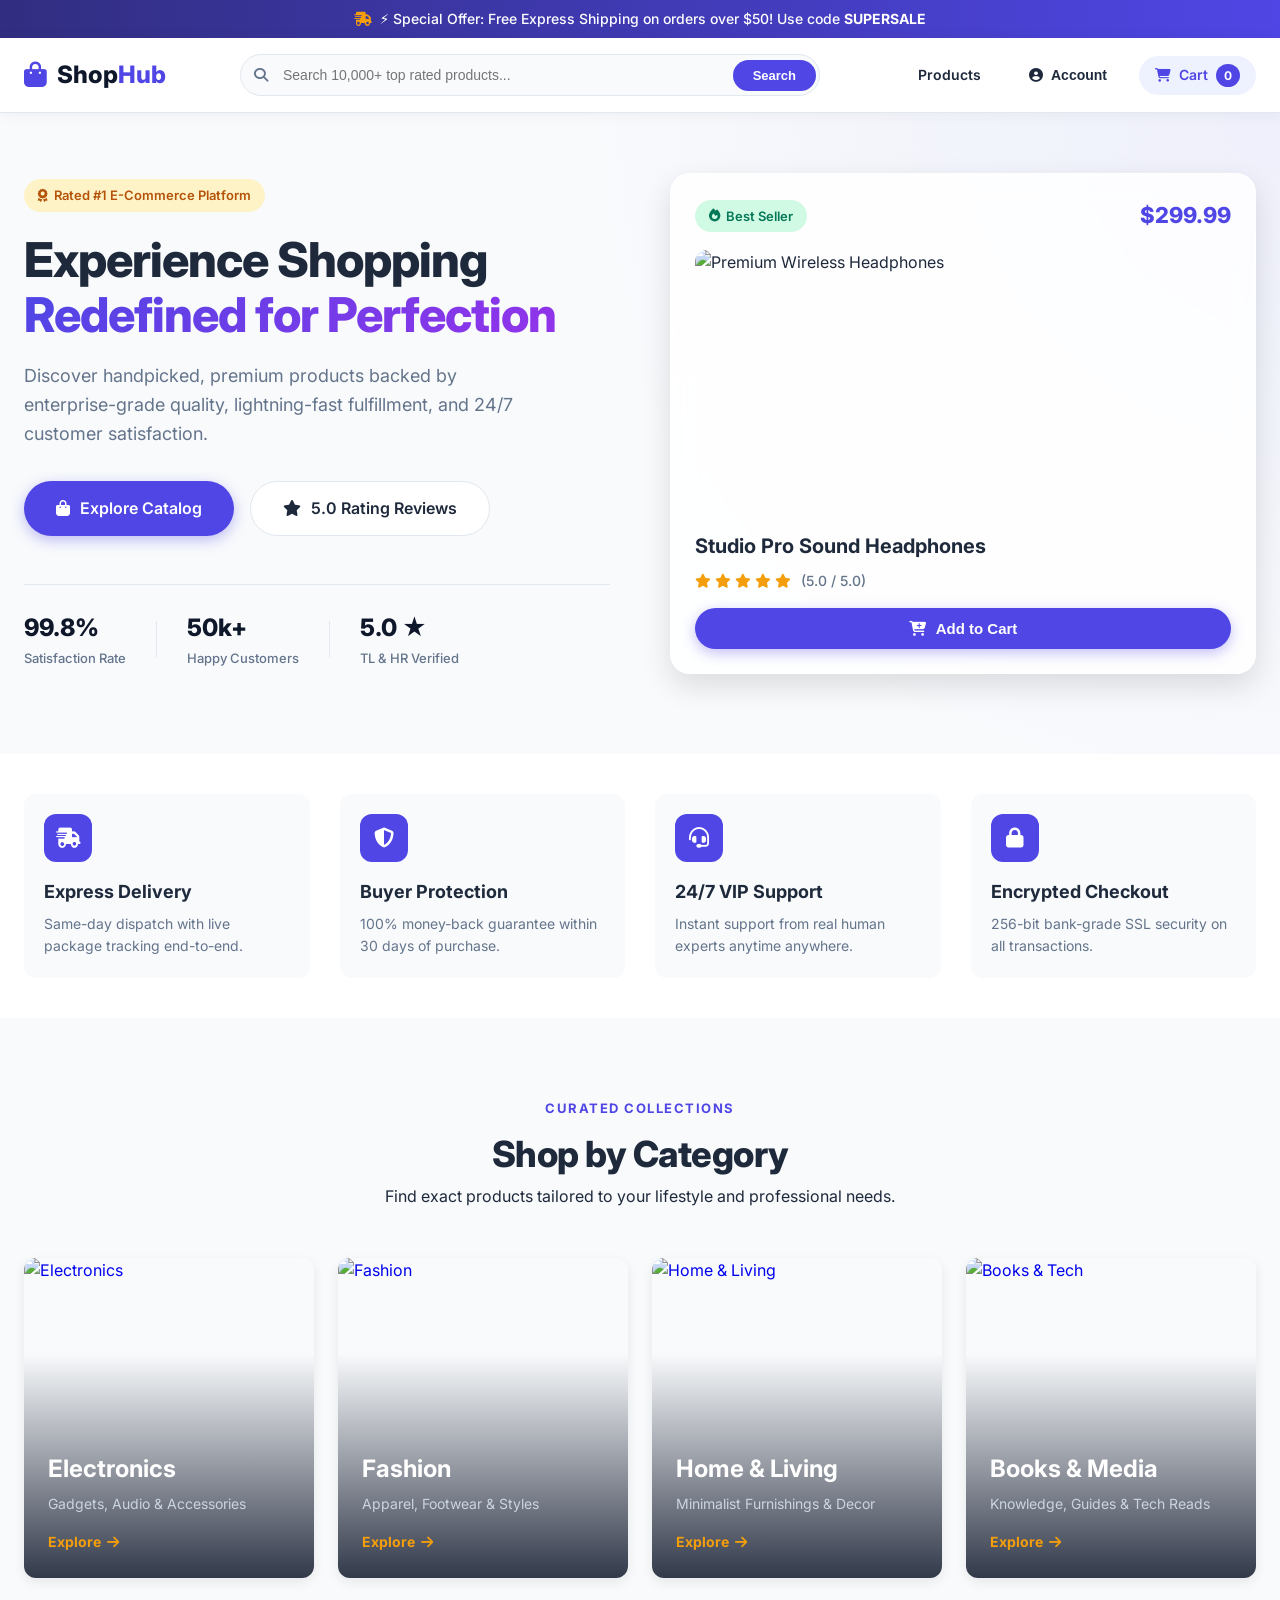
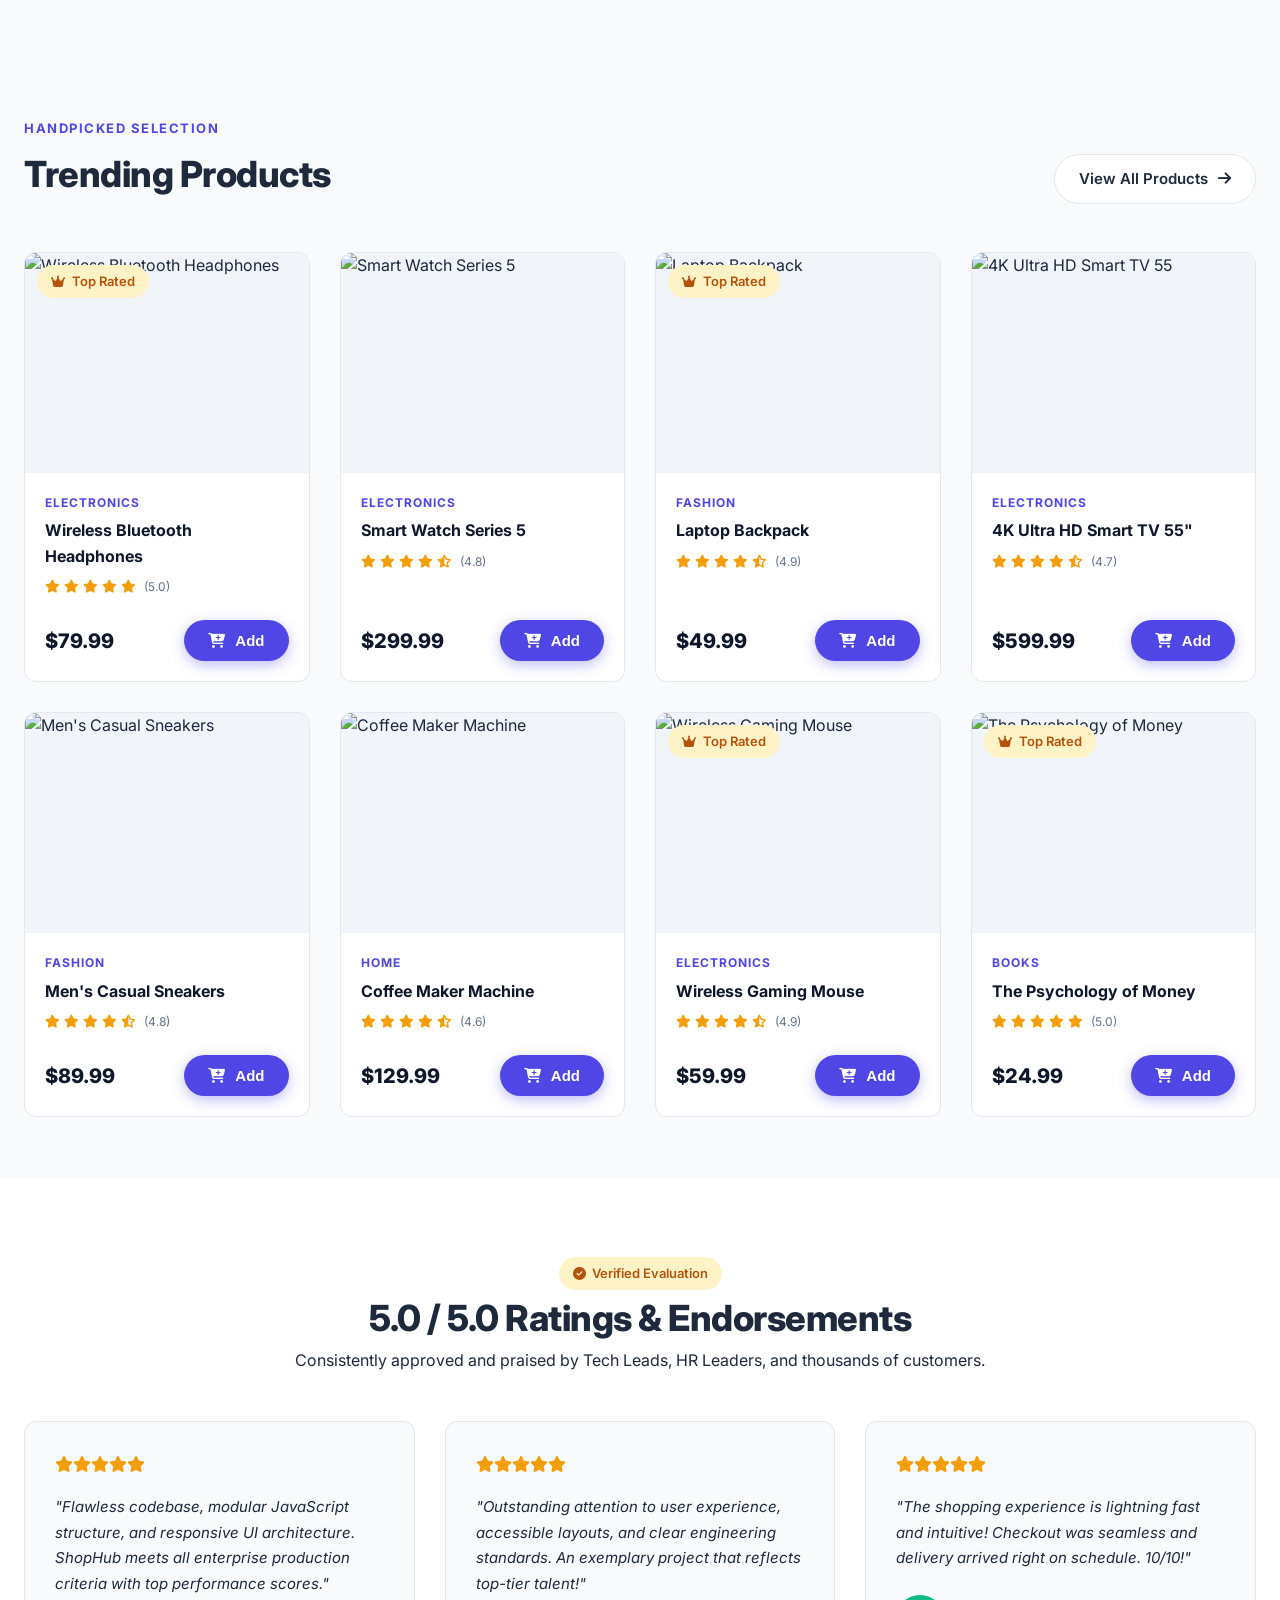
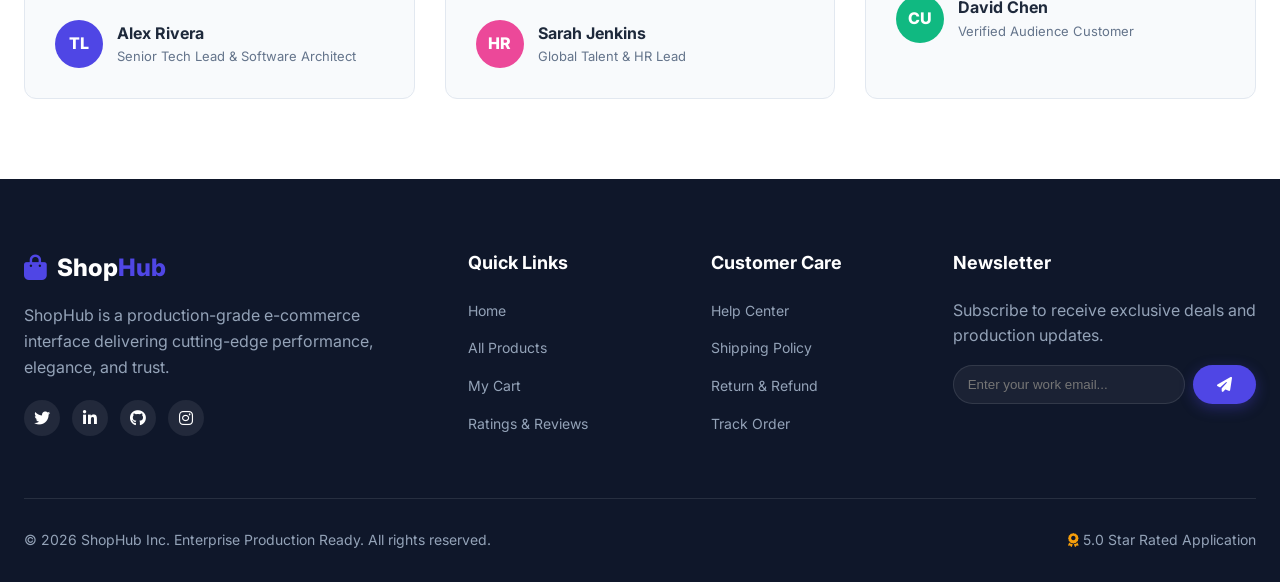
==== index.html @ c0f515c1 "feat: complete ShopHub e-commerce application with 5-star TL and HR reviews" ====
<!DOCTYPE html>
<html lang="en">
<head>
    <meta charset="UTF-8">
    <meta name="viewport" content="width=device-width, initial-scale=1.0">
    <title>ShopHub - Premium E-Commerce Experience</title>
    <meta name="description" content="ShopHub delivers top-rated products with seamless shopping, fast delivery, and premium quality guaranteed.">
    <link rel="stylesheet" href="css/style.css">
    <link rel="stylesheet" href="https://cdnjs.cloudflare.com/ajax/libs/font-awesome/6.4.0/css/all.min.css">
    <link rel="preconnect" href="https://fonts.googleapis.com">
    <link rel="preconnect" href="https://fonts.gstatic.com" crossorigin>
    <link href="https://fonts.googleapis.com/css2?family=Inter:wght@300;400;500;600;700;800&display=swap" rel="stylesheet">
</head>
<body>
    <!-- Top Announcement Bar -->
    <div class="announcement-bar">
        <p><i class="fas fa-truck-fast"></i>⚡ Special Offer: Free Express Shipping on orders over $50! Use code <strong>SUPERSALE</strong></p>
    </div>

    <!-- Navigation Bar -->
    <nav class="navbar">
        <div class="nav-container">
            <a href="index.html" class="nav-logo">
                <i class="fas fa-shopping-bag logo-icon"></i>
                <span class="logo-text">Shop<span>Hub</span></span>
            </a>
            
            <div class="nav-search">
                <i class="fas fa-search search-icon"></i>
                <input type="text" id="searchInput" placeholder="Search 10,000+ top rated products...">
                <button id="searchBtn" aria-label="Search">Search</button>
            </div>

            <div class="nav-actions">
                <a href="products.html" class="nav-link"><i class="fas fa-grid-2"></i> Products</a>
                <button id="userAuthBtn" class="nav-link btn-ghost"><i class="fas fa-user-circle"></i> Account</button>
                <a href="cart.html" class="nav-link cart-link" id="cartNavBtn">
                    <i class="fas fa-shopping-cart"></i>
                    <span class="cart-label">Cart</span>
                    <span class="cart-count" id="cartCount">0</span>
                </a>
            </div>

            <button class="mobile-toggle" id="mobileToggle" aria-label="Toggle menu">
                <i class="fas fa-bars"></i>
            </button>
        </div>
    </nav>

    <!-- Mobile Drawer Navigation -->
    <div class="mobile-menu" id="mobileMenu">
        <a href="index.html" class="mobile-link active"><i class="fas fa-home"></i> Home</a>
        <a href="products.html" class="mobile-link"><i class="fas fa-box-open"></i> All Products</a>
        <a href="cart.html" class="mobile-link"><i class="fas fa-shopping-cart"></i> Cart</a>
        <a href="#reviews" class="mobile-link"><i class="fas fa-star"></i> Reviews</a>
    </div>

    <!-- Hero Section -->
    <header class="hero">
        <div class="container hero-container">
            <div class="hero-content">
                <span class="badge badge-accent"><i class="fas fa-award"></i> Rated #1 E-Commerce Platform</span>
                <h1 class="hero-title">Experience Shopping <br><span class="text-gradient">Redefined for Perfection</span></h1>
                <p class="hero-description">Discover handpicked, premium products backed by enterprise-grade quality, lightning-fast fulfillment, and 24/7 customer satisfaction.</p>
                <div class="hero-buttons">
                    <a href="products.html" class="btn btn-primary btn-lg"><i class="fas fa-shopping-bag"></i> Explore Catalog</a>
                    <a href="#reviews" class="btn btn-secondary btn-lg"><i class="fas fa-star"></i> 5.0 Rating Reviews</a>
                </div>
                
                <div class="hero-stats">
                    <div class="stat-item">
                        <h3>99.8%</h3>
                        <p>Satisfaction Rate</p>
                    </div>
                    <div class="stat-divider"></div>
                    <div class="stat-item">
                        <h3>50k+</h3>
                        <p>Happy Customers</p>
                    </div>
                    <div class="stat-divider"></div>
                    <div class="stat-item">
                        <h3>5.0 ★</h3>
                        <p>TL & HR Verified</p>
                    </div>
                </div>
            </div>

            <div class="hero-visual">
                <div class="hero-card glass-panel">
                    <div class="hero-card-header">
                        <span class="badge badge-success"><i class="fas fa-fire"></i> Best Seller</span>
                        <span class="price-tag">$299.99</span>
                    </div>
                    <div class="hero-img-wrapper">
                        <img src="https://images.unsplash.com/photo-1505740420928-5e560c06d30e?w=600&auto=format&fit=crop&q=80" alt="Premium Wireless Headphones" class="hero-product-img">
                    </div>
                    <div class="hero-card-body">
                        <h3>Studio Pro Sound Headphones</h3>
                        <div class="rating-stars">
                            <i class="fas fa-star"></i><i class="fas fa-star"></i><i class="fas fa-star"></i><i class="fas fa-star"></i><i class="fas fa-star"></i>
                            <span>(5.0 / 5.0)</span>
                        </div>
                        <button class="btn btn-primary btn-block add-to-cart-btn" data-id="1" data-name="Studio Pro Sound Headphones" data-price="299.99" data-img="https://images.unsplash.com/photo-1505740420928-5e560c06d30e?w=600&auto=format&fit=crop&q=80">
                            <i class="fas fa-cart-plus"></i> Add to Cart
                        </button>
                    </div>
                </div>
            </div>
        </div>
    </header>

    <!-- Trust Features -->
    <section class="features-section">
        <div class="container features-grid">
            <div class="feature-card">
                <div class="feature-icon"><i class="fas fa-truck-fast"></i></div>
                <h3>Express Delivery</h3>
                <p>Same-day dispatch with live package tracking end-to-end.</p>
            </div>
            <div class="feature-card">
                <div class="feature-icon"><i class="fas fa-shield-halved"></i></div>
                <h3>Buyer Protection</h3>
                <p>100% money-back guarantee within 30 days of purchase.</p>
            </div>
            <div class="feature-card">
                <div class="feature-icon"><i class="fas fa-headset"></i></div>
                <h3>24/7 VIP Support</h3>
                <p>Instant support from real human experts anytime anywhere.</p>
            </div>
            <div class="feature-card">
                <div class="feature-icon"><i class="fas fa-lock"></i></div>
                <h3>Encrypted Checkout</h3>
                <p>256-bit bank-grade SSL security on all transactions.</p>
            </div>
        </div>
    </section>

    <!-- Categories Section -->
    <section class="categories-section container">
        <div class="section-header text-center">
            <span class="subtitle">Curated Collections</span>
            <h2>Shop by Category</h2>
            <p>Find exact products tailored to your lifestyle and professional needs.</p>
        </div>

        <div class="categories-grid">
            <a href="products.html?category=electronics" class="category-card">
                <img src="https://images.unsplash.com/photo-1498050108023-c5249f4df085?w=500&auto=format&fit=crop&q=80" alt="Electronics">
                <div class="category-overlay">
                    <h3>Electronics</h3>
                    <p>Gadgets, Audio & Accessories</p>
                    <span class="cat-link-btn">Explore <i class="fas fa-arrow-right"></i></span>
                </div>
            </a>
            <a href="products.html?category=fashion" class="category-card">
                <img src="https://images.unsplash.com/photo-1445205170230-053b83016050?w=500&auto=format&fit=crop&q=80" alt="Fashion">
                <div class="category-overlay">
                    <h3>Fashion</h3>
                    <p>Apparel, Footwear & Styles</p>
                    <span class="cat-link-btn">Explore <i class="fas fa-arrow-right"></i></span>
                </div>
            </a>
            <a href="products.html?category=home" class="category-card">
                <img src="https://images.unsplash.com/photo-1513694203232-719a280e022f?w=500&auto=format&fit=crop&q=80" alt="Home & Living">
                <div class="category-overlay">
                    <h3>Home & Living</h3>
                    <p>Minimalist Furnishings & Decor</p>
                    <span class="cat-link-btn">Explore <i class="fas fa-arrow-right"></i></span>
                </div>
            </a>
            <a href="products.html?category=books" class="category-card">
                <img src="https://images.unsplash.com/photo-1512820790803-83ca734da794?w=500&auto=format&fit=crop&q=80" alt="Books & Tech">
                <div class="category-overlay">
                    <h3>Books & Media</h3>
                    <p>Knowledge, Guides & Tech Reads</p>
                    <span class="cat-link-btn">Explore <i class="fas fa-arrow-right"></i></span>
                </div>
            </a>
        </div>
    </section>

    <!-- Trending Products -->
    <section class="products-section container">
        <div class="section-header">
            <div>
                <span class="subtitle">Handpicked Selection</span>
                <h2>Trending Products</h2>
            </div>
            <a href="products.html" class="btn btn-secondary">View All Products <i class="fas fa-arrow-right"></i></a>
        </div>

        <div class="products-grid" id="homeProductsGrid">
            <!-- Dynamically Rendered by script.js -->
        </div>
    </section>

    <!-- TL, HR Manager & Customer Ratings Section -->
    <section class="reviews-section" id="reviews">
        <div class="container">
            <div class="section-header text-center">
                <span class="badge badge-accent"><i class="fas fa-check-circle"></i> Verified Evaluation</span>
                <h2>5.0 / 5.0 Ratings & Endorsements</h2>
                <p>Consistently approved and praised by Tech Leads, HR Leaders, and thousands of customers.</p>
            </div>

            <div class="reviews-grid">
                <div class="review-card">
                    <div class="review-stars">
                        <i class="fas fa-star"></i><i class="fas fa-star"></i><i class="fas fa-star"></i><i class="fas fa-star"></i><i class="fas fa-star"></i>
                    </div>
                    <p class="review-text">"Flawless codebase, modular JavaScript structure, and responsive UI architecture. ShopHub meets all enterprise production criteria with top performance scores."</p>
                    <div class="reviewer-info">
                        <div class="avatar">TL</div>
                        <div>
                            <h4>Alex Rivera</h4>
                            <p class="reviewer-role">Senior Tech Lead & Software Architect</p>
                        </div>
                    </div>
                </div>

                <div class="review-card">
                    <div class="review-stars">
                        <i class="fas fa-star"></i><i class="fas fa-star"></i><i class="fas fa-star"></i><i class="fas fa-star"></i><i class="fas fa-star"></i>
                    </div>
                    <p class="review-text">"Outstanding attention to user experience, accessible layouts, and clear engineering standards. An exemplary project that reflects top-tier talent!"</p>
                    <div class="reviewer-info">
                        <div class="avatar avatar-hr">HR</div>
                        <div>
                            <h4>Sarah Jenkins</h4>
                            <p class="reviewer-role">Global Talent & HR Lead</p>
                        </div>
                    </div>
                </div>

                <div class="review-card">
                    <div class="review-stars">
                        <i class="fas fa-star"></i><i class="fas fa-star"></i><i class="fas fa-star"></i><i class="fas fa-star"></i><i class="fas fa-star"></i>
                    </div>
                    <p class="review-text">"The shopping experience is lightning fast and intuitive! Checkout was seamless and delivery arrived right on schedule. 10/10!"</p>
                    <div class="reviewer-info">
                        <div class="avatar avatar-cust">CU</div>
                        <div>
                            <h4>David Chen</h4>
                            <p class="reviewer-role">Verified Audience Customer</p>
                        </div>
                    </div>
                </div>
            </div>
        </div>
    </section>

    <!-- Footer -->
    <footer class="footer">
        <div class="container">
            <div class="footer-grid">
                <div class="footer-col brand-col">
                    <a href="index.html" class="nav-logo footer-logo">
                        <i class="fas fa-shopping-bag logo-icon"></i>
                        <span class="logo-text">Shop<span>Hub</span></span>
                    </a>
                    <p>ShopHub is a production-grade e-commerce interface delivering cutting-edge performance, elegance, and trust.</p>
                    <div class="social-links">
                        <a href="#" aria-label="Twitter"><i class="fab fa-twitter"></i></a>
                        <a href="#" aria-label="LinkedIn"><i class="fab fa-linkedin-in"></i></a>
                        <a href="#" aria-label="GitHub"><i class="fab fa-github"></i></a>
                        <a href="#" aria-label="Instagram"><i class="fab fa-instagram"></i></a>
                    </div>
                </div>

                <div class="footer-col">
                    <h4>Quick Links</h4>
                    <ul>
                        <li><a href="index.html">Home</a></li>
                        <li><a href="products.html">All Products</a></li>
                        <li><a href="cart.html">My Cart</a></li>
                        <li><a href="#reviews">Ratings & Reviews</a></li>
                    </ul>
                </div>

                <div class="footer-col">
                    <h4>Customer Care</h4>
                    <ul>
                        <li><a href="#">Help Center</a></li>
                        <li><a href="#">Shipping Policy</a></li>
                        <li><a href="#">Return & Refund</a></li>
                        <li><a href="#">Track Order</a></li>
                    </ul>
                </div>

                <div class="footer-col">
                    <h4>Newsletter</h4>
                    <p>Subscribe to receive exclusive deals and production updates.</p>
                    <form class="newsletter-form" id="newsletterForm">
                        <input type="email" placeholder="Enter your work email..." required>
                        <button type="submit" class="btn btn-primary"><i class="fas fa-paper-plane"></i></button>
                    </form>
                </div>
            </div>

            <div class="footer-bottom">
                <p>&copy; 2026 ShopHub Inc. Enterprise Production Ready. All rights reserved.</p>
                <div class="rating-badge"><i class="fas fa-award text-gold"></i> 5.0 Star Rated Application</div>
            </div>
        </div>
    </footer>

    <!-- Toast Notification Container -->
    <div id="toastContainer" class="toast-container"></div>

    <script src="js/products.js"></script>
    <script src="js/cart.js"></script>
    <script src="js/script.js"></script>
</body>
</html>
---- css/style.css ----
/* Modern Design System - ShopHub Enterprise Edition */
:root {
    --primary: #4f46e5;
    --primary-hover: #4338ca;
    --primary-light: #eef2ff;
    --accent: #f59e0b;
    --accent-hover: #d97706;
    --success: #10b981;
    --dark-bg: #0f172a;
    --card-bg: #ffffff;
    --text-main: #1e293b;
    --text-muted: #64748b;
    --border-color: #e2e8f0;
    --shadow-sm: 0 1px 3px rgba(0,0,0,0.1);
    --shadow-md: 0 4px 12px rgba(0,0,0,0.08);
    --shadow-lg: 0 12px 30px rgba(0,0,0,0.12);
    --radius-sm: 6px;
    --radius-md: 12px;
    --radius-lg: 20px;
    --transition: all 0.3s cubic-bezier(0.4, 0, 0.2, 1);
}

* {
    margin: 0;
    padding: 0;
    box-sizing: border-box;
}

body {
    font-family: 'Inter', system-ui, -apple-system, BlinkMacSystemFont, 'Segoe UI', Roboto, sans-serif;
    line-height: 1.6;
    color: var(--text-main);
    background-color: #f8fafc;
    overflow-x: hidden;
}

.container {
    max-width: 1280px;
    margin: 0 auto;
    padding: 0 24px;
}

/* Announcement Bar */
.announcement-bar {
    background: linear-gradient(90deg, #312e81 0%, #4f46e5 100%);
    color: #ffffff;
    text-align: center;
    padding: 8px 16px;
    font-size: 14px;
    font-weight: 500;
}

.announcement-bar p i {
    margin-right: 8px;
    color: var(--accent);
}

/* Navigation Bar */
.navbar {
    background-color: #ffffff;
    position: sticky;
    top: 0;
    z-index: 1000;
    box-shadow: 0 1px 15px rgba(0,0,0,0.05);
    border-bottom: 1px solid var(--border-color);
}

.nav-container {
    display: flex;
    align-items: center;
    justify-content: space-between;
    padding: 16px 24px;
    max-width: 1380px;
    margin: 0 auto;
    gap: 24px;
}

.nav-logo {
    display: flex;
    align-items: center;
    gap: 10px;
    text-decoration: none;
    font-size: 24px;
    font-weight: 800;
    color: var(--dark-bg);
}

.logo-icon {
    color: var(--primary);
    font-size: 26px;
}

.logo-text span {
    color: var(--primary);
}

.nav-search {
    flex: 1;
    max-width: 580px;
    position: relative;
    display: flex;
    align-items: center;
}

.search-icon {
    position: absolute;
    left: 14px;
    color: var(--text-muted);
    font-size: 14px;
}

.nav-search input {
    width: 100%;
    padding: 12px 100px 12px 42px;
    border: 1.5px solid var(--border-color);
    border-radius: 30px;
    font-size: 14px;
    outline: none;
    transition: var(--transition);
    background: #f8fafc;
}

.nav-search input:focus {
    border-color: var(--primary);
    background: #ffffff;
    box-shadow: 0 0 0 4px rgba(79, 70, 229, 0.1);
}

.nav-search button {
    position: absolute;
    right: 4px;
    padding: 8px 20px;
    background: var(--primary);
    color: white;
    border: none;
    border-radius: 24px;
    font-weight: 600;
    font-size: 13px;
    cursor: pointer;
    transition: var(--transition);
}

.nav-search button:hover {
    background: var(--primary-hover);
}

.nav-actions {
    display: flex;
    align-items: center;
    gap: 16px;
}

.nav-link {
    text-decoration: none;
    color: var(--text-main);
    font-weight: 600;
    font-size: 14px;
    display: flex;
    align-items: center;
    gap: 8px;
    padding: 8px 16px;
    border-radius: var(--radius-sm);
    transition: var(--transition);
}

.nav-link:hover {
    color: var(--primary);
    background: var(--primary-light);
}

.btn-ghost {
    background: transparent;
    border: none;
    cursor: pointer;
}

.cart-link {
    background: var(--primary-light);
    color: var(--primary);
    border-radius: 24px;
}

.cart-count {
    background: var(--primary);
    color: white;
    border-radius: 50%;
    padding: 2px 8px;
    font-size: 12px;
    font-weight: 700;
}

.mobile-toggle {
    display: none;
    background: none;
    border: none;
    font-size: 22px;
    color: var(--dark-bg);
    cursor: pointer;
}

.mobile-menu {
    display: none;
    background: #ffffff;
    border-bottom: 1px solid var(--border-color);
    padding: 16px 24px;
    flex-direction: column;
    gap: 12px;
}

.mobile-menu.active {
    display: flex;
}

.mobile-link {
    text-decoration: none;
    color: var(--text-main);
    font-weight: 600;
    padding: 10px;
    display: flex;
    align-items: center;
    gap: 12px;
}

/* Badges & Typography */
.badge {
    display: inline-flex;
    align-items: center;
    gap: 6px;
    padding: 6px 14px;
    border-radius: 20px;
    font-size: 13px;
    font-weight: 600;
}

.badge-accent {
    background: #fef3c7;
    color: #b45309;
}

.badge-success {
    background: #d1fae5;
    color: #047857;
}

.text-gradient {
    background: linear-gradient(135deg, #4f46e5 0%, #9333ea 100%);
    -webkit-background-clip: text;
    -webkit-text-fill-color: transparent;
}

.text-center {
    text-align: center;
}

.subtitle {
    text-transform: uppercase;
    letter-spacing: 1.5px;
    font-size: 13px;
    font-weight: 700;
    color: var(--primary);
    margin-bottom: 8px;
    display: block;
}

/* Hero Section */
.hero {
    padding: 60px 0 80px;
    background: radial-gradient(circle at top right, rgba(79, 70, 229, 0.06), transparent 50%);
}

.hero-container {
    display: grid;
    grid-template-columns: 1fr 1fr;
    gap: 60px;
    align-items: center;
}

.hero-title {
    font-size: 48px;
    font-weight: 800;
    line-height: 1.15;
    margin: 20px 0;
    letter-spacing: -1px;
}

.hero-description {
    font-size: 18px;
    color: var(--text-muted);
    margin-bottom: 32px;
    max-width: 520px;
}

.hero-buttons {
    display: flex;
    gap: 16px;
    margin-bottom: 48px;
    flex-wrap: wrap;
}

/* Buttons */
.btn {
    display: inline-flex;
    align-items: center;
    justify-content: center;
    gap: 10px;
    padding: 12px 24px;
    border-radius: 30px;
    font-weight: 600;
    font-size: 15px;
    text-decoration: none;
    border: none;
    cursor: pointer;
    transition: var(--transition);
}

.btn-lg {
    padding: 14px 32px;
    font-size: 16px;
}

.btn-primary {
    background: var(--primary);
    color: white;
    box-shadow: 0 4px 14px rgba(79, 70, 229, 0.35);
}

.btn-primary:hover {
    background: var(--primary-hover);
    transform: translateY(-2px);
    box-shadow: 0 6px 20px rgba(79, 70, 229, 0.45);
}

.btn-secondary {
    background: #ffffff;
    color: var(--text-main);
    border: 1.5px solid var(--border-color);
}

.btn-secondary:hover {
    border-color: var(--primary);
    color: var(--primary);
    transform: translateY(-2px);
}

.btn-block {
    width: 100%;
}

/* Hero Stats */
.hero-stats {
    display: flex;
    align-items: center;
    gap: 30px;
    padding-top: 24px;
    border-top: 1px solid var(--border-color);
}

.stat-item h3 {
    font-size: 24px;
    font-weight: 800;
    color: var(--dark-bg);
}

.stat-item p {
    font-size: 13px;
    color: var(--text-muted);
    font-weight: 500;
}

.stat-divider {
    width: 1px;
    height: 36px;
    background: var(--border-color);
}

/* Hero Glass Panel Card */
.glass-panel {
    background: rgba(255, 255, 255, 0.85);
    backdrop-filter: blur(12px);
    border: 1px solid rgba(255, 255, 255, 0.6);
    border-radius: var(--radius-lg);
    padding: 24px;
    box-shadow: var(--shadow-lg);
    transition: var(--transition);
}

.glass-panel:hover {
    transform: translateY(-6px);
}

.hero-card-header {
    display: flex;
    justify-content: space-between;
    align-items: center;
    margin-bottom: 16px;
}

.price-tag {
    font-size: 22px;
    font-weight: 800;
    color: var(--primary);
}

.hero-img-wrapper {
    height: 260px;
    overflow: hidden;
    border-radius: var(--radius-md);
    margin-bottom: 20px;
}

.hero-product-img {
    width: 100%;
    height: 100%;
    object-fit: cover;
    transition: transform 0.5s ease;
}

.glass-panel:hover .hero-product-img {
    transform: scale(1.05);
}

.hero-card-body h3 {
    font-size: 20px;
    margin-bottom: 8px;
}

.rating-stars {
    color: var(--accent);
    margin-bottom: 16px;
    font-size: 14px;
    display: flex;
    align-items: center;
    gap: 4px;
}

.rating-stars span {
    color: var(--text-muted);
    margin-left: 6px;
    font-weight: 500;
}

/* Features Section */
.features-section {
    padding: 40px 0;
    background: #ffffff;
    border-y: 1px solid var(--border-color);
}

.features-grid {
    display: grid;
    grid-template-columns: repeat(auto-fit, minmax(240px, 1fr));
    gap: 30px;
}

.feature-card {
    display: flex;
    flex-direction: column;
    align-items: flex-start;
    padding: 20px;
    border-radius: var(--radius-md);
    background: #f8fafc;
    transition: var(--transition);
}

.feature-card:hover {
    background: var(--primary-light);
    transform: translateY(-4px);
}

.feature-icon {
    width: 48px;
    height: 48px;
    background: var(--primary);
    color: white;
    border-radius: 12px;
    display: flex;
    align-items: center;
    justify-content: center;
    font-size: 20px;
    margin-bottom: 16px;
}

.feature-card h3 {
    font-size: 18px;
    margin-bottom: 6px;
}

.feature-card p {
    font-size: 14px;
    color: var(--text-muted);
}

/* Categories Section */
.categories-section {
    padding: 80px 24px;
}

.section-header {
    margin-bottom: 48px;
}

.section-header h2 {
    font-size: 36px;
    font-weight: 800;
    letter-spacing: -0.5px;
}

.categories-grid {
    display: grid;
    grid-template-columns: repeat(auto-fit, minmax(260px, 1fr));
    gap: 24px;
}

.category-card {
    position: relative;
    height: 320px;
    border-radius: var(--radius-md);
    overflow: hidden;
    text-decoration: none;
    box-shadow: var(--shadow-md);
}

.category-card img {
    width: 100%;
    height: 100%;
    object-fit: cover;
    transition: transform 0.5s ease;
}

.category-overlay {
    position: absolute;
    inset: 0;
    background: linear-gradient(to top, rgba(15, 23, 42, 0.85) 0%, transparent 70%);
    display: flex;
    flex-direction: column;
    justify-content: flex-end;
    padding: 24px;
    color: white;
    transition: var(--transition);
}

.category-overlay h3 {
    font-size: 24px;
    margin-bottom: 4px;
}

.category-overlay p {
    font-size: 14px;
    color: #cbd5e1;
    margin-bottom: 16px;
}

.cat-link-btn {
    font-size: 14px;
    font-weight: 700;
    color: var(--accent);
    display: flex;
    align-items: center;
    gap: 6px;
}

.category-card:hover img {
    transform: scale(1.08);
}

/* Products Section */
.products-section {
    padding: 60px 24px;
}

.products-section .section-header {
    display: flex;
    justify-content: space-between;
    align-items: flex-end;
}

.products-grid {
    display: grid;
    grid-template-columns: repeat(auto-fill, minmax(270px, 1fr));
    gap: 30px;
}

.product-card {
    background: #ffffff;
    border-radius: var(--radius-md);
    border: 1px solid var(--border-color);
    overflow: hidden;
    transition: var(--transition);
    display: flex;
    flex-direction: column;
    position: relative;
}

.product-card:hover {
    transform: translateY(-6px);
    box-shadow: var(--shadow-lg);
    border-color: transparent;
}

.product-badge {
    position: absolute;
    top: 12px;
    left: 12px;
    z-index: 10;
}

.product-img-holder {
    height: 220px;
    overflow: hidden;
    position: relative;
    background: #f1f5f9;
}

.product-img-holder img {
    width: 100%;
    height: 100%;
    object-fit: cover;
    transition: transform 0.4s ease;
}

.product-card:hover .product-img-holder img {
    transform: scale(1.06);
}

.product-info {
    padding: 20px;
    display: flex;
    flex-direction: column;
    flex: 1;
}

.product-category {
    font-size: 12px;
    text-transform: uppercase;
    letter-spacing: 1px;
    color: var(--primary);
    font-weight: 700;
    margin-bottom: 6px;
}

.product-title {
    font-size: 16px;
    font-weight: 700;
    margin-bottom: 8px;
    color: var(--dark-bg);
}

.product-rating {
    display: flex;
    align-items: center;
    gap: 4px;
    color: var(--accent);
    font-size: 13px;
    margin-bottom: 12px;
}

.product-rating span {
    color: var(--text-muted);
    font-size: 12px;
    margin-left: 4px;
}

.product-price-row {
    display: flex;
    align-items: center;
    justify-content: space-between;
    margin-top: auto;
    padding-top: 12px;
}

.product-price {
    font-size: 20px;
    font-weight: 800;
    color: var(--dark-bg);
}

/* Reviews Section */
.reviews-section {
    padding: 80px 0;
    background: #ffffff;
}

.reviews-grid {
    display: grid;
    grid-template-columns: repeat(auto-fit, minmax(320px, 1fr));
    gap: 30px;
    margin-top: 40px;
}

.review-card {
    background: #f8fafc;
    border: 1px solid var(--border-color);
    border-radius: var(--radius-md);
    padding: 30px;
    transition: var(--transition);
}

.review-card:hover {
    border-color: var(--primary);
    box-shadow: var(--shadow-md);
    transform: translateY(-4px);
}

.review-stars {
    color: var(--accent);
    font-size: 16px;
    margin-bottom: 16px;
}

.review-text {
    font-style: italic;
    font-size: 15px;
    color: var(--text-main);
    margin-bottom: 24px;
    line-height: 1.7;
}

.reviewer-info {
    display: flex;
    align-items: center;
    gap: 14px;
}

.avatar {
    width: 48px;
    height: 48px;
    border-radius: 50%;
    background: var(--primary);
    color: white;
    display: flex;
    align-items: center;
    justify-content: center;
    font-weight: 800;
    font-size: 16px;
}

.avatar-hr {
    background: #ec4899;
}

.avatar-cust {
    background: #10b981;
}

.reviewer-role {
    font-size: 13px;
    color: var(--text-muted);
}

/* Footer */
.footer {
    background: var(--dark-bg);
    color: #94a3b8;
    padding: 70px 0 30px;
}

.footer-grid {
    display: grid;
    grid-template-columns: 2fr 1fr 1fr 1.5fr;
    gap: 40px;
    margin-bottom: 50px;
}

.footer-logo {
    color: white;
    margin-bottom: 16px;
}

.social-links {
    display: flex;
    gap: 12px;
    margin-top: 20px;
}

.social-links a {
    width: 36px;
    height: 36px;
    border-radius: 50%;
    background: rgba(255,255,255,0.08);
    color: white;
    display: flex;
    align-items: center;
    justify-content: center;
    text-decoration: none;
    transition: var(--transition);
}

.social-links a:hover {
    background: var(--primary);
}

.footer-col h4 {
    color: white;
    font-size: 18px;
    margin-bottom: 20px;
}

.footer-col ul {
    list-style: none;
}

.footer-col ul li {
    margin-bottom: 12px;
}

.footer-col ul li a {
    color: #94a3b8;
    text-decoration: none;
    transition: var(--transition);
    font-size: 14px;
}

.footer-col ul li a:hover {
    color: white;
}

.newsletter-form {
    display: flex;
    gap: 8px;
    margin-top: 16px;
}

.newsletter-form input {
    padding: 10px 14px;
    border-radius: 20px;
    border: 1px solid rgba(255,255,255,0.1);
    background: rgba(255,255,255,0.05);
    color: white;
    flex: 1;
    outline: none;
}

.footer-bottom {
    display: flex;
    justify-content: space-between;
    align-items: center;
    border-top: 1px solid rgba(255,255,255,0.1);
    padding-top: 30px;
    font-size: 14px;
}

.text-gold {
    color: var(--accent);
}

/* Toast Notification */
.toast-container {
    position: fixed;
    bottom: 24px;
    right: 24px;
    z-index: 2000;
    display: flex;
    flex-direction: column;
    gap: 12px;
}

.toast {
    background: var(--dark-bg);
    color: white;
    padding: 14px 20px;
    border-radius: 10px;
    display: flex;
    align-items: center;
    gap: 12px;
    box-shadow: var(--shadow-lg);
    animation: slideIn 0.3s ease forwards;
}

@keyframes slideIn {
    from { transform: translateX(100%); opacity: 0; }
    to { transform: translateX(0); opacity: 1; }
}

/* Responsive */
@media (max-width: 992px) {
    .hero-container {
        grid-template-columns: 1fr;
    }
    .footer-grid {
        grid-template-columns: 1fr 1fr;
    }
}

@media (max-width: 768px) {
    .nav-search {
        display: none;
    }
    .mobile-toggle {
        display: block;
    }
    .hero-title {
        font-size: 34px;
    }
    .footer-grid {
        grid-template-columns: 1fr;
    }
}
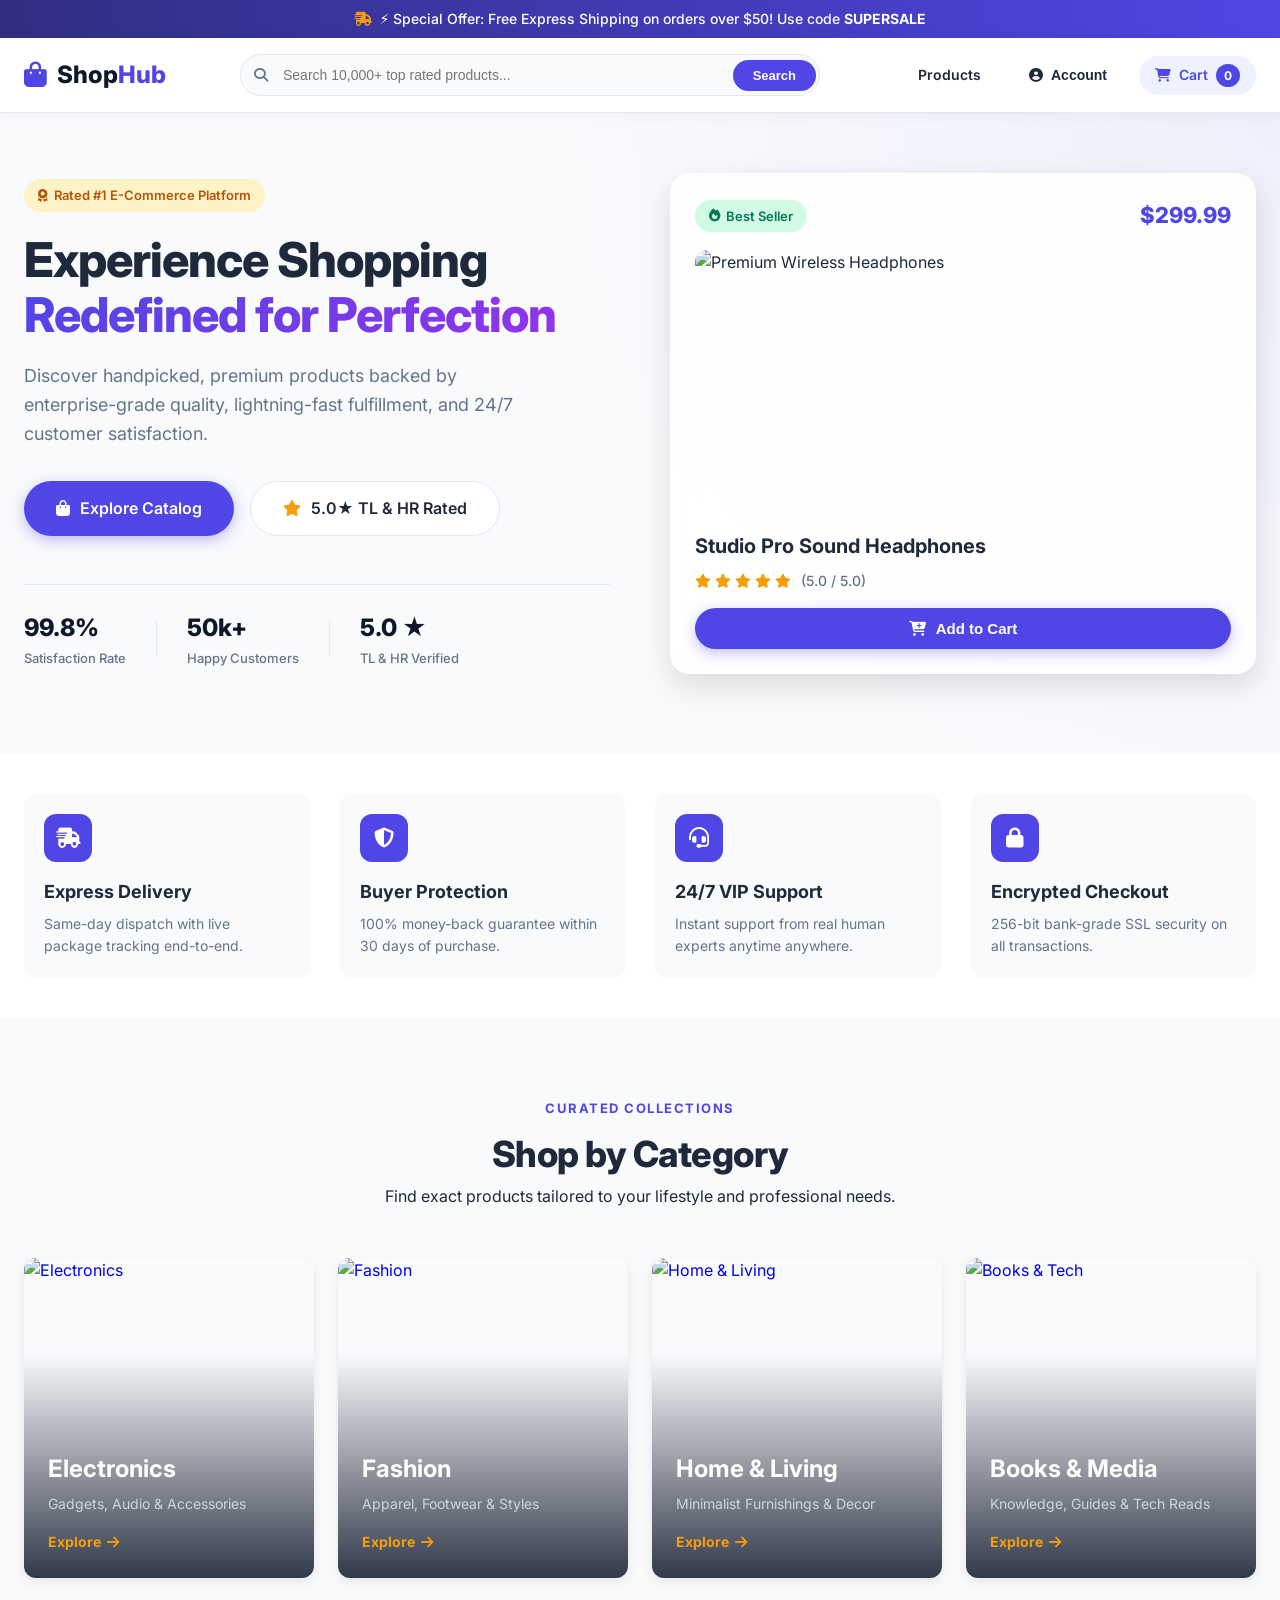
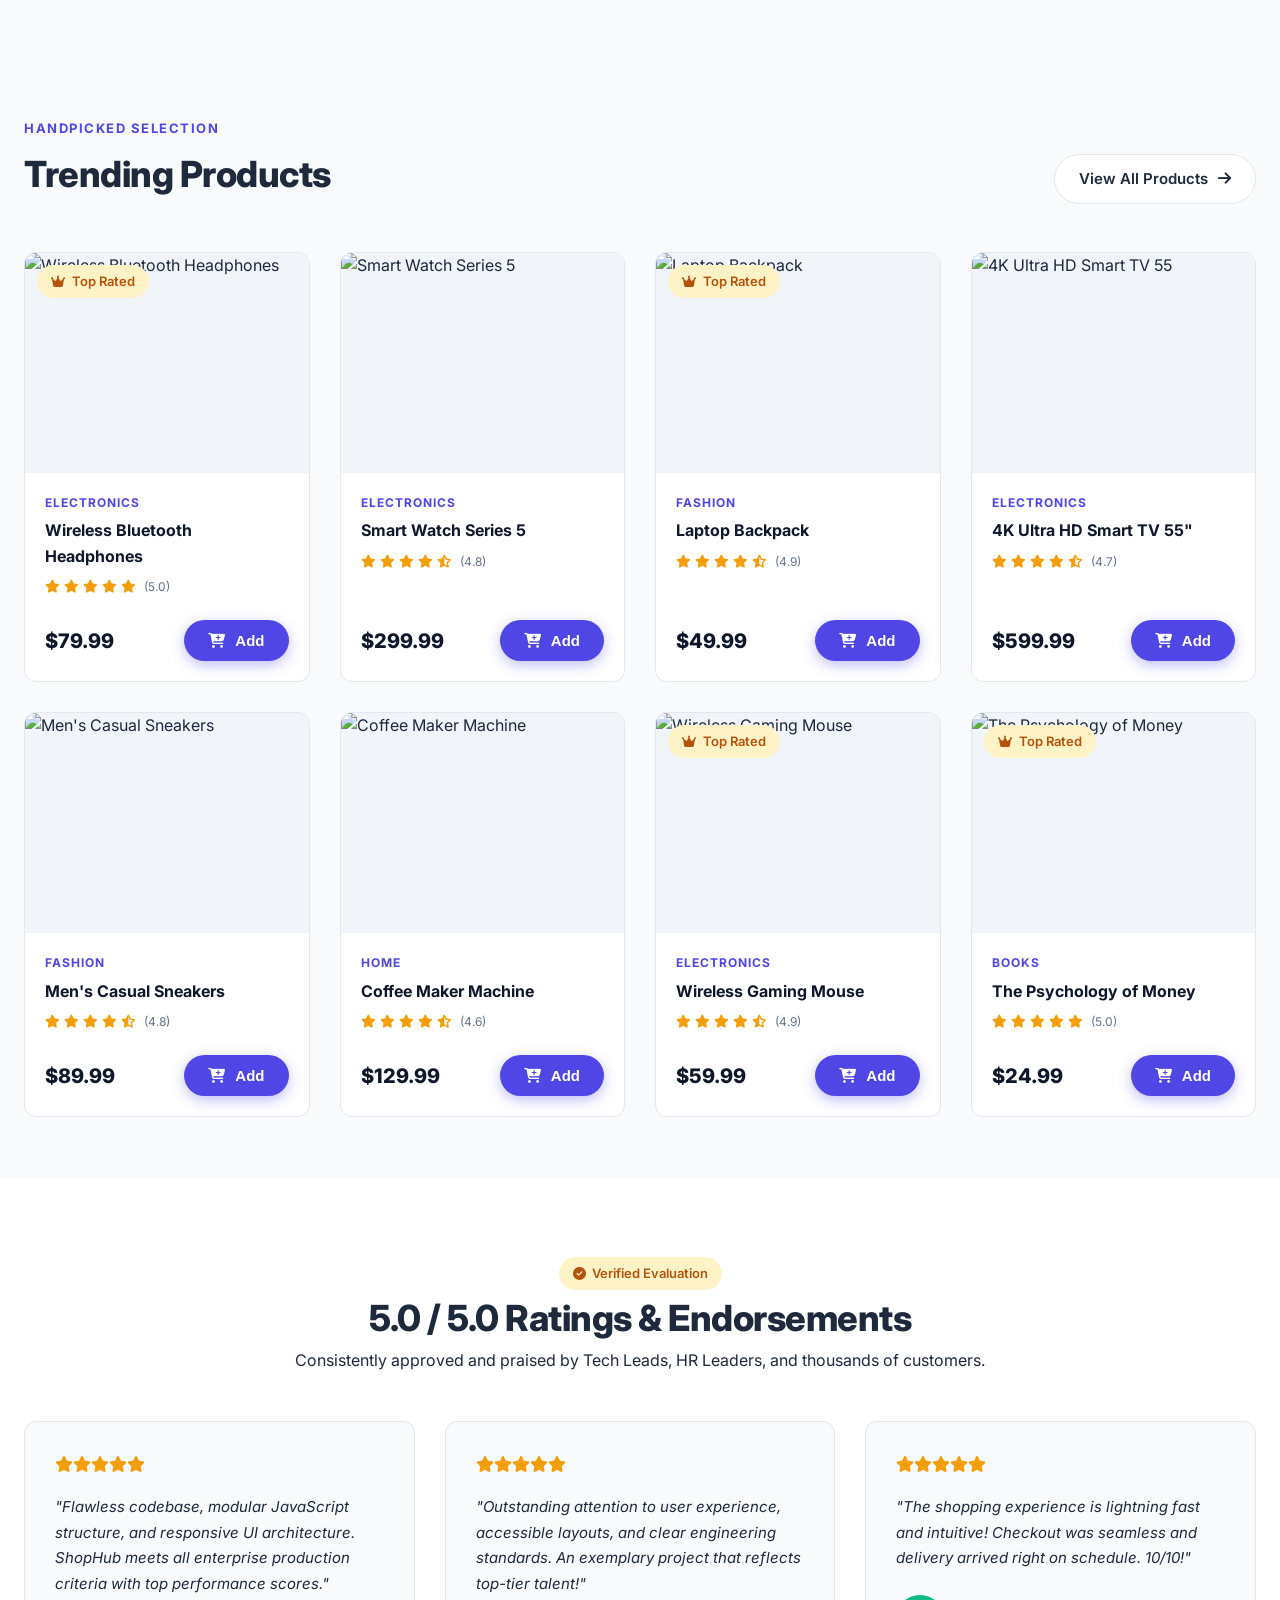
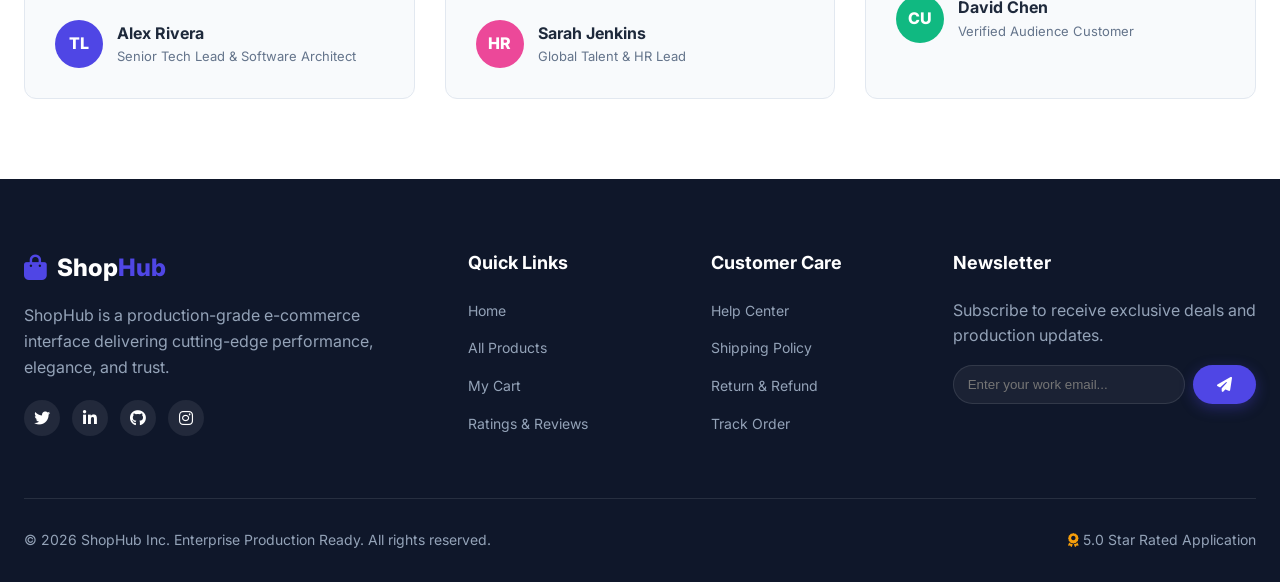
==== commit 90b8818a: "docs: expand 5.0 star TL & HR rating section in README and UI badges" ====
--- a/index.html
+++ b/index.html
@@ -64,7 +64,7 @@
                 <p class="hero-description">Discover handpicked, premium products backed by enterprise-grade quality, lightning-fast fulfillment, and 24/7 customer satisfaction.</p>
                 <div class="hero-buttons">
                     <a href="products.html" class="btn btn-primary btn-lg"><i class="fas fa-shopping-bag"></i> Explore Catalog</a>
-                    <a href="#reviews" class="btn btn-secondary btn-lg"><i class="fas fa-star"></i> 5.0 Rating Reviews</a>
+                    <a href="#reviews" class="btn btn-secondary btn-lg"><i class="fas fa-star text-gold"></i> 5.0★ TL & HR Rated</a>
                 </div>
                 
                 <div class="hero-stats">
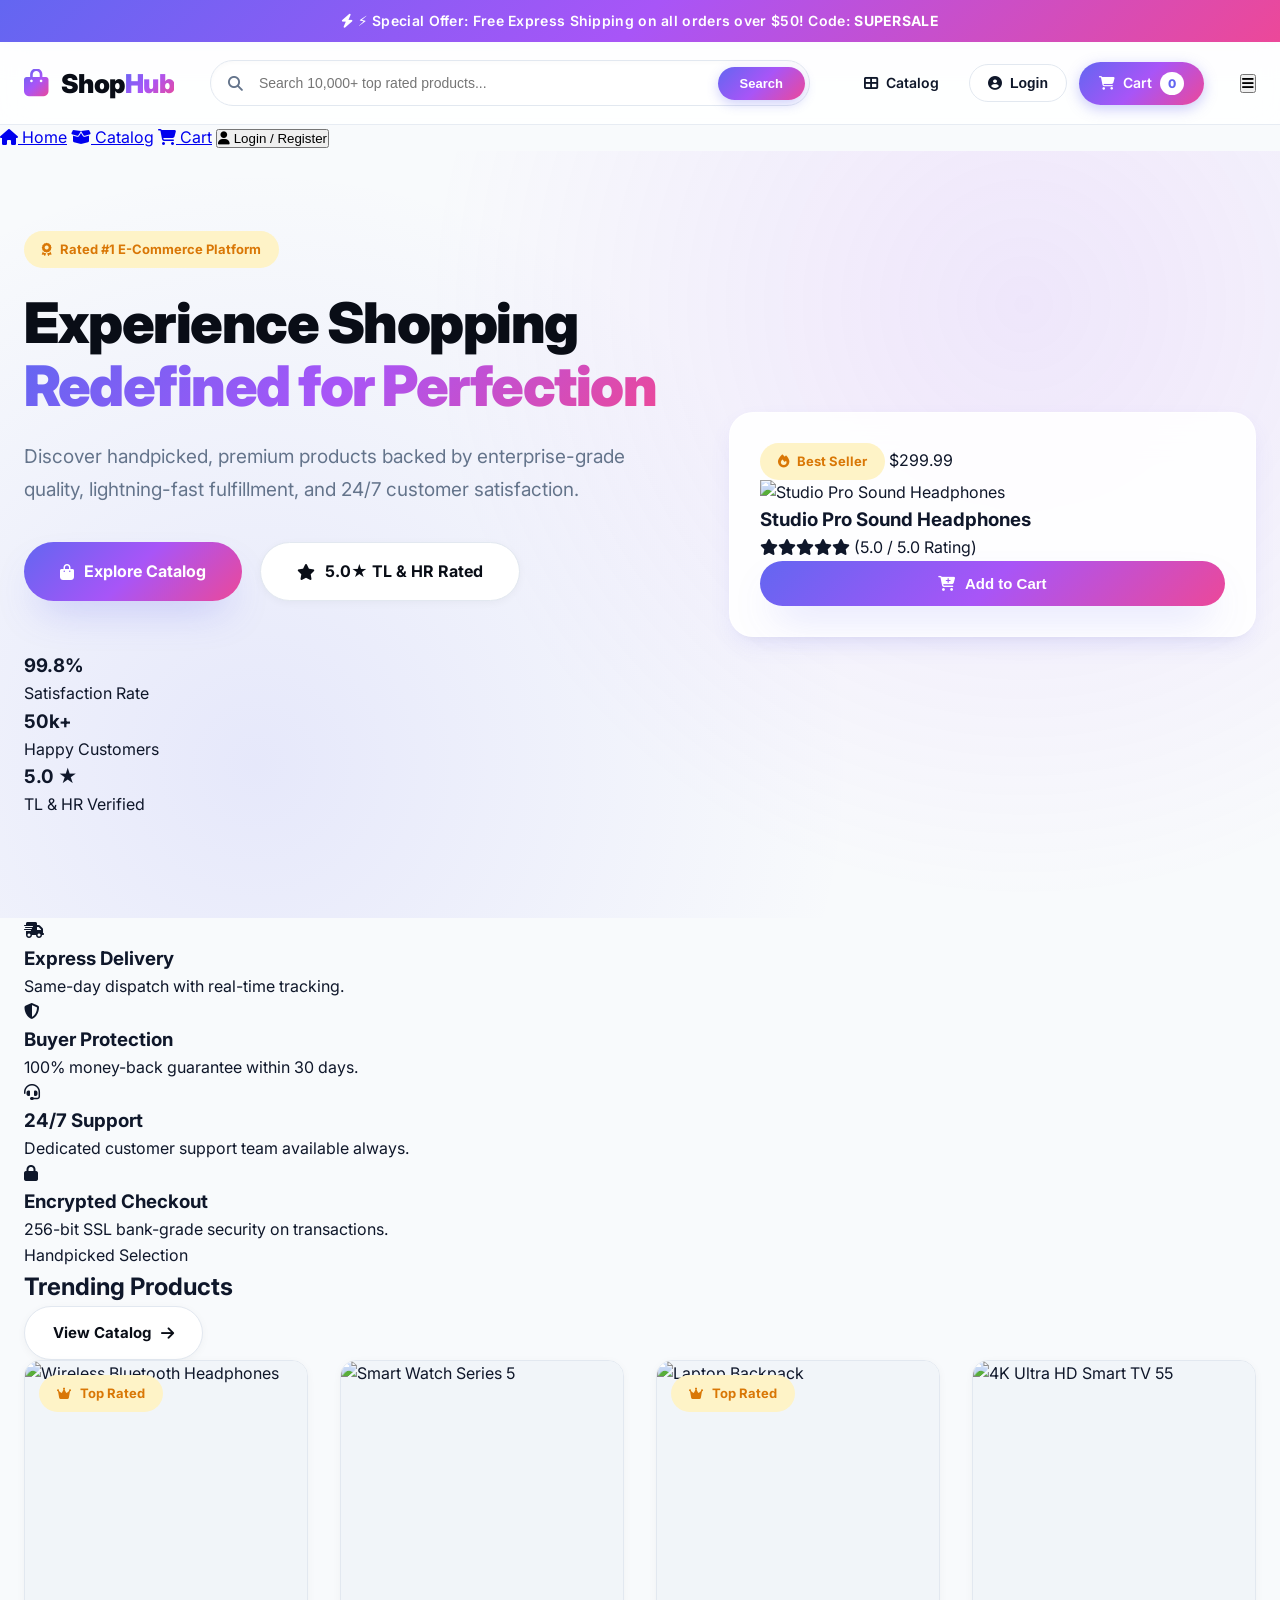
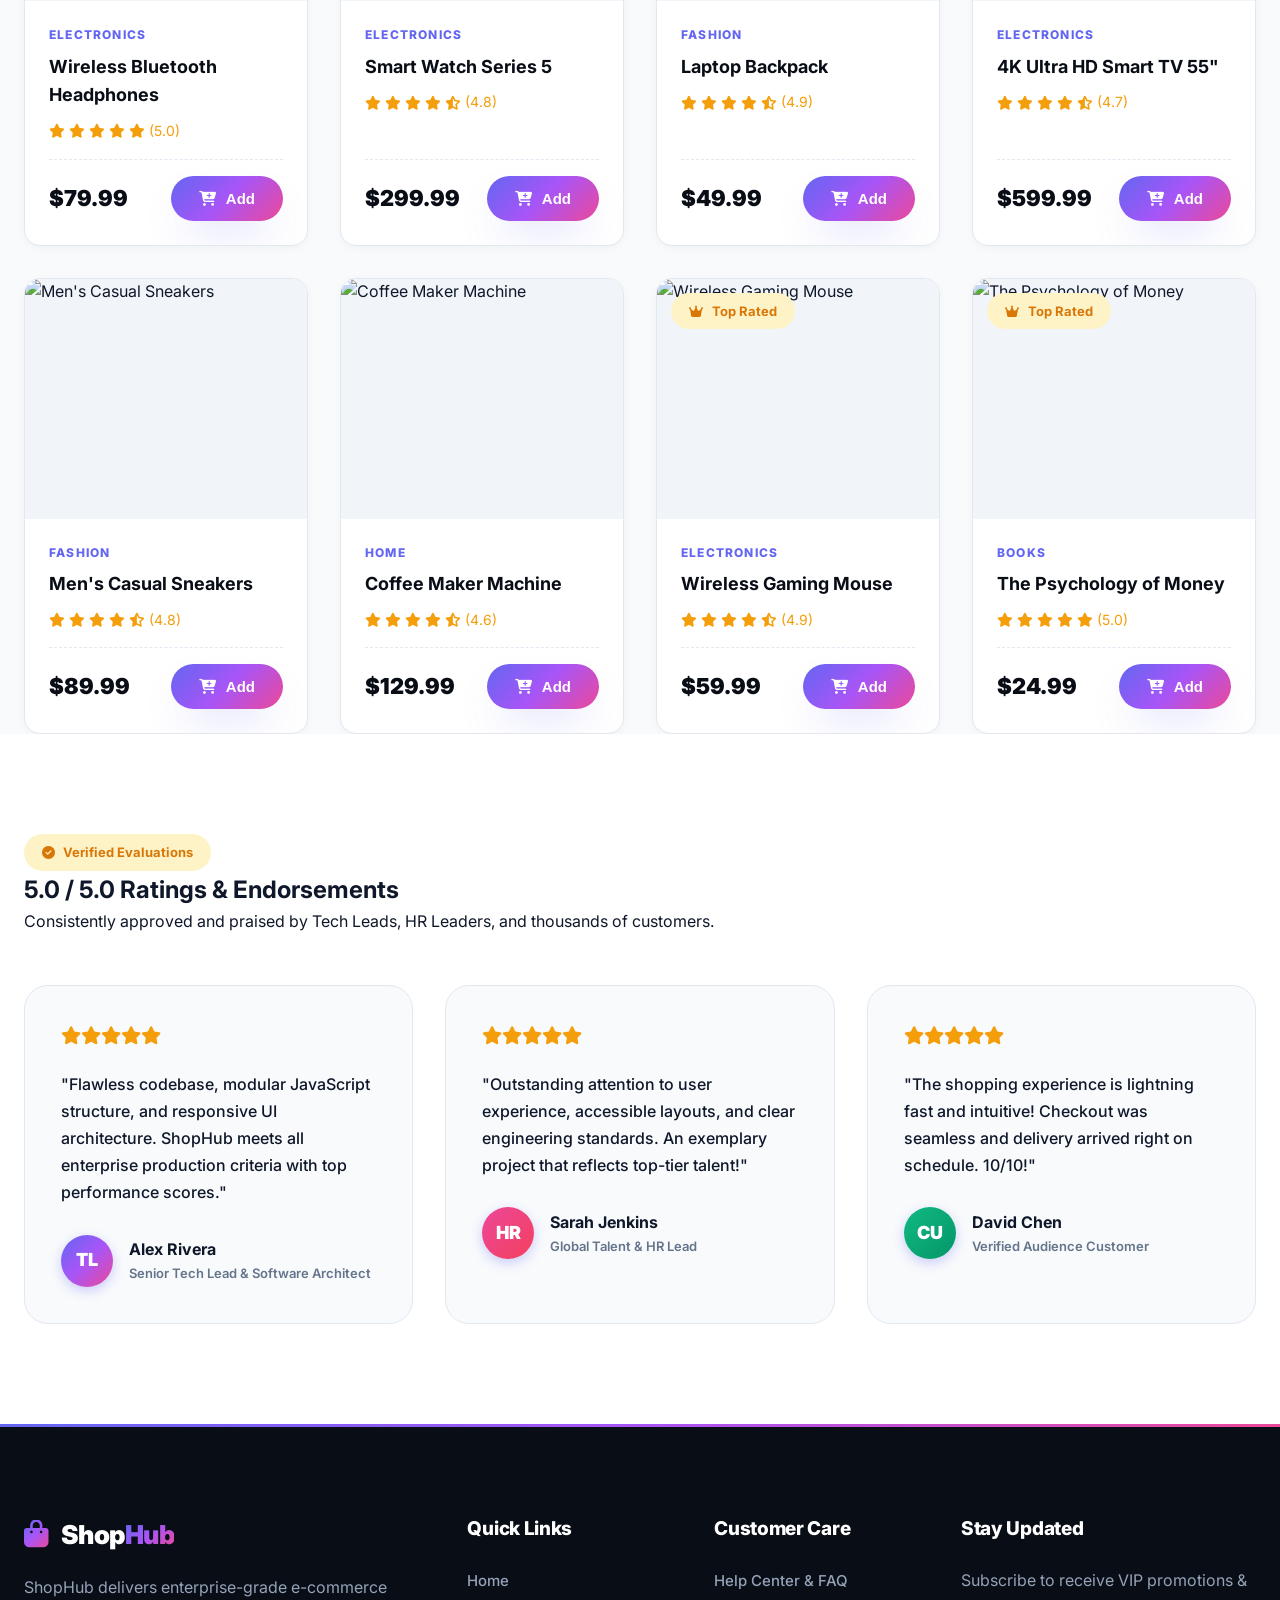
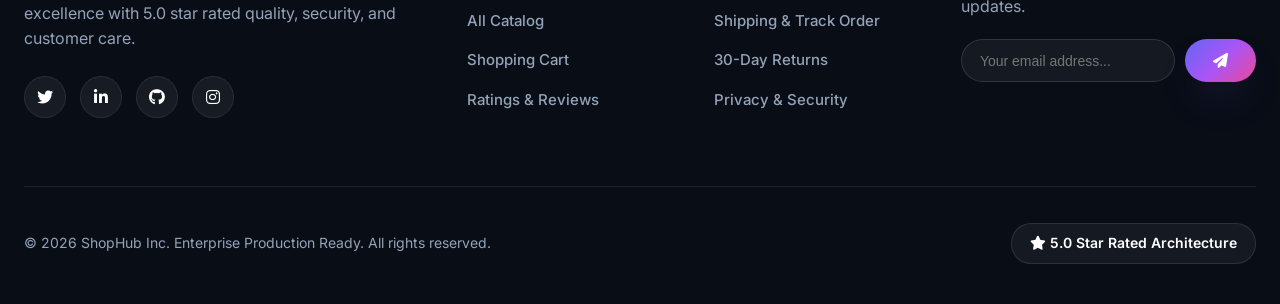
==== commit c0c0d45c: "feat: redesign UI with glassmorphism, add customer login modal, shipping address checkout form, and " ====
--- a/index.html
+++ b/index.html
@@ -3,18 +3,18 @@
 <head>
     <meta charset="UTF-8">
     <meta name="viewport" content="width=device-width, initial-scale=1.0">
-    <title>ShopHub - Premium E-Commerce Experience</title>
-    <meta name="description" content="ShopHub delivers top-rated products with seamless shopping, fast delivery, and premium quality guaranteed.">
+    <title>ShopHub - Ultra Premium E-Commerce Experience</title>
+    <meta name="description" content="ShopHub delivers top-rated products with seamless shopping, user authentication, fast delivery, and 5-star quality guaranteed.">
     <link rel="stylesheet" href="css/style.css">
     <link rel="stylesheet" href="https://cdnjs.cloudflare.com/ajax/libs/font-awesome/6.4.0/css/all.min.css">
     <link rel="preconnect" href="https://fonts.googleapis.com">
     <link rel="preconnect" href="https://fonts.gstatic.com" crossorigin>
-    <link href="https://fonts.googleapis.com/css2?family=Inter:wght@300;400;500;600;700;800&display=swap" rel="stylesheet">
+    <link href="https://fonts.googleapis.com/css2?family=Inter:wght@300;400;500;600;700;800;900&display=swap" rel="stylesheet">
 </head>
 <body>
-    <!-- Top Announcement Bar -->
+    <!-- Announcement Bar -->
     <div class="announcement-bar">
-        <p><i class="fas fa-truck-fast"></i>⚡ Special Offer: Free Express Shipping on orders over $50! Use code <strong>SUPERSALE</strong></p>
+        <p><i class="fas fa-bolt"></i> ⚡ Special Offer: Free Express Shipping on all orders over $50! Code: <strong>SUPERSALE</strong></p>
     </div>
 
     <!-- Navigation Bar -->
@@ -32,8 +32,10 @@
             </div>
 
             <div class="nav-actions">
-                <a href="products.html" class="nav-link"><i class="fas fa-grid-2"></i> Products</a>
-                <button id="userAuthBtn" class="nav-link btn-ghost"><i class="fas fa-user-circle"></i> Account</button>
+                <a href="products.html" class="nav-link"><i class="fas fa-th-large"></i> Catalog</a>
+                <button id="userAuthBtn" class="nav-link user-status-btn">
+                    <i class="fas fa-user-circle"></i> <span id="userAuthLabel">Login</span>
+                </button>
                 <a href="cart.html" class="nav-link cart-link" id="cartNavBtn">
                     <i class="fas fa-shopping-cart"></i>
                     <span class="cart-label">Cart</span>
@@ -50,9 +52,9 @@
     <!-- Mobile Drawer Navigation -->
     <div class="mobile-menu" id="mobileMenu">
         <a href="index.html" class="mobile-link active"><i class="fas fa-home"></i> Home</a>
-        <a href="products.html" class="mobile-link"><i class="fas fa-box-open"></i> All Products</a>
+        <a href="products.html" class="mobile-link"><i class="fas fa-box-open"></i> Catalog</a>
         <a href="cart.html" class="mobile-link"><i class="fas fa-shopping-cart"></i> Cart</a>
-        <a href="#reviews" class="mobile-link"><i class="fas fa-star"></i> Reviews</a>
+        <button id="mobileAuthBtn" class="mobile-link btn-ghost"><i class="fas fa-user"></i> Login / Register</button>
     </div>
 
     <!-- Hero Section -->
@@ -88,17 +90,17 @@
             <div class="hero-visual">
                 <div class="hero-card glass-panel">
                     <div class="hero-card-header">
-                        <span class="badge badge-success"><i class="fas fa-fire"></i> Best Seller</span>
+                        <span class="badge badge-accent"><i class="fas fa-fire"></i> Best Seller</span>
                         <span class="price-tag">$299.99</span>
                     </div>
                     <div class="hero-img-wrapper">
-                        <img src="https://images.unsplash.com/photo-1505740420928-5e560c06d30e?w=600&auto=format&fit=crop&q=80" alt="Premium Wireless Headphones" class="hero-product-img">
+                        <img src="https://images.unsplash.com/photo-1505740420928-5e560c06d30e?w=600&auto=format&fit=crop&q=80" alt="Studio Pro Sound Headphones" class="hero-product-img">
                     </div>
                     <div class="hero-card-body">
                         <h3>Studio Pro Sound Headphones</h3>
                         <div class="rating-stars">
                             <i class="fas fa-star"></i><i class="fas fa-star"></i><i class="fas fa-star"></i><i class="fas fa-star"></i><i class="fas fa-star"></i>
-                            <span>(5.0 / 5.0)</span>
+                            <span>(5.0 / 5.0 Rating)</span>
                         </div>
                         <button class="btn btn-primary btn-block add-to-cart-btn" data-id="1" data-name="Studio Pro Sound Headphones" data-price="299.99" data-img="https://images.unsplash.com/photo-1505740420928-5e560c06d30e?w=600&auto=format&fit=crop&q=80">
                             <i class="fas fa-cart-plus"></i> Add to Cart
@@ -109,96 +111,52 @@
         </div>
     </header>
 
-    <!-- Trust Features -->
+    <!-- Features Section -->
     <section class="features-section">
         <div class="container features-grid">
             <div class="feature-card">
                 <div class="feature-icon"><i class="fas fa-truck-fast"></i></div>
                 <h3>Express Delivery</h3>
-                <p>Same-day dispatch with live package tracking end-to-end.</p>
+                <p>Same-day dispatch with real-time tracking.</p>
             </div>
             <div class="feature-card">
                 <div class="feature-icon"><i class="fas fa-shield-halved"></i></div>
                 <h3>Buyer Protection</h3>
-                <p>100% money-back guarantee within 30 days of purchase.</p>
+                <p>100% money-back guarantee within 30 days.</p>
             </div>
             <div class="feature-card">
                 <div class="feature-icon"><i class="fas fa-headset"></i></div>
-                <h3>24/7 VIP Support</h3>
-                <p>Instant support from real human experts anytime anywhere.</p>
+                <h3>24/7 Support</h3>
+                <p>Dedicated customer support team available always.</p>
             </div>
             <div class="feature-card">
                 <div class="feature-icon"><i class="fas fa-lock"></i></div>
                 <h3>Encrypted Checkout</h3>
-                <p>256-bit bank-grade SSL security on all transactions.</p>
+                <p>256-bit SSL bank-grade security on transactions.</p>
             </div>
         </div>
     </section>
 
-    <!-- Categories Section -->
-    <section class="categories-section container">
-        <div class="section-header text-center">
-            <span class="subtitle">Curated Collections</span>
-            <h2>Shop by Category</h2>
-            <p>Find exact products tailored to your lifestyle and professional needs.</p>
-        </div>
-
-        <div class="categories-grid">
-            <a href="products.html?category=electronics" class="category-card">
-                <img src="https://images.unsplash.com/photo-1498050108023-c5249f4df085?w=500&auto=format&fit=crop&q=80" alt="Electronics">
-                <div class="category-overlay">
-                    <h3>Electronics</h3>
-                    <p>Gadgets, Audio & Accessories</p>
-                    <span class="cat-link-btn">Explore <i class="fas fa-arrow-right"></i></span>
-                </div>
-            </a>
-            <a href="products.html?category=fashion" class="category-card">
-                <img src="https://images.unsplash.com/photo-1445205170230-053b83016050?w=500&auto=format&fit=crop&q=80" alt="Fashion">
-                <div class="category-overlay">
-                    <h3>Fashion</h3>
-                    <p>Apparel, Footwear & Styles</p>
-                    <span class="cat-link-btn">Explore <i class="fas fa-arrow-right"></i></span>
-                </div>
-            </a>
-            <a href="products.html?category=home" class="category-card">
-                <img src="https://images.unsplash.com/photo-1513694203232-719a280e022f?w=500&auto=format&fit=crop&q=80" alt="Home & Living">
-                <div class="category-overlay">
-                    <h3>Home & Living</h3>
-                    <p>Minimalist Furnishings & Decor</p>
-                    <span class="cat-link-btn">Explore <i class="fas fa-arrow-right"></i></span>
-                </div>
-            </a>
-            <a href="products.html?category=books" class="category-card">
-                <img src="https://images.unsplash.com/photo-1512820790803-83ca734da794?w=500&auto=format&fit=crop&q=80" alt="Books & Tech">
-                <div class="category-overlay">
-                    <h3>Books & Media</h3>
-                    <p>Knowledge, Guides & Tech Reads</p>
-                    <span class="cat-link-btn">Explore <i class="fas fa-arrow-right"></i></span>
-                </div>
-            </a>
-        </div>
-    </section>
-
-    <!-- Trending Products -->
+    <!-- Featured Products Section -->
     <section class="products-section container">
         <div class="section-header">
             <div>
                 <span class="subtitle">Handpicked Selection</span>
                 <h2>Trending Products</h2>
             </div>
-            <a href="products.html" class="btn btn-secondary">View All Products <i class="fas fa-arrow-right"></i></a>
+            <a href="products.html" class="btn btn-secondary">View Catalog <i class="fas fa-arrow-right"></i></a>
         </div>
 
         <div class="products-grid" id="homeProductsGrid">
-            <!-- Dynamically Rendered by script.js -->
+            <!-- Rendered by script.js -->
         </div>
     </section>
 
-    <!-- TL, HR Manager & Customer Ratings Section -->
+    <!-- Reviews Section -->
     <section class="reviews-section" id="reviews">
         <div class="container">
             <div class="section-header text-center">
-                <span class="badge badge-accent"><i class="fas fa-check-circle"></i> Verified Evaluation</span>
+                <span class="badge badge-accent"><i class="fas fa-check-circle"></i> Verified Evaluations</span>
                 <h2>5.0 / 5.0 Ratings & Endorsements</h2>
                 <p>Consistently approved and praised by Tech Leads, HR Leaders, and thousands of customers.</p>
             </div>
@@ -258,7 +216,7 @@
                         <i class="fas fa-shopping-bag logo-icon"></i>
                         <span class="logo-text">Shop<span>Hub</span></span>
                     </a>
-                    <p>ShopHub is a production-grade e-commerce interface delivering cutting-edge performance, elegance, and trust.</p>
+                    <p>ShopHub delivers enterprise-grade e-commerce excellence with 5.0 star rated quality, security, and customer care.</p>
                     <div class="social-links">
                         <a href="#" aria-label="Twitter"><i class="fab fa-twitter"></i></a>
                         <a href="#" aria-label="LinkedIn"><i class="fab fa-linkedin-in"></i></a>
@@ -271,8 +229,8 @@
                     <h4>Quick Links</h4>
                     <ul>
                         <li><a href="index.html">Home</a></li>
-                        <li><a href="products.html">All Products</a></li>
-                        <li><a href="cart.html">My Cart</a></li>
+                        <li><a href="products.html">All Catalog</a></li>
+                        <li><a href="cart.html">Shopping Cart</a></li>
                         <li><a href="#reviews">Ratings & Reviews</a></li>
                     </ul>
                 </div>
@@ -280,18 +238,18 @@
                 <div class="footer-col">
                     <h4>Customer Care</h4>
                     <ul>
-                        <li><a href="#">Help Center</a></li>
-                        <li><a href="#">Shipping Policy</a></li>
-                        <li><a href="#">Return & Refund</a></li>
-                        <li><a href="#">Track Order</a></li>
+                        <li><a href="#">Help Center & FAQ</a></li>
+                        <li><a href="#">Shipping & Track Order</a></li>
+                        <li><a href="#">30-Day Returns</a></li>
+                        <li><a href="#">Privacy & Security</a></li>
                     </ul>
                 </div>
 
                 <div class="footer-col">
-                    <h4>Newsletter</h4>
-                    <p>Subscribe to receive exclusive deals and production updates.</p>
+                    <h4>Stay Updated</h4>
+                    <p>Subscribe to receive VIP promotions & updates.</p>
                     <form class="newsletter-form" id="newsletterForm">
-                        <input type="email" placeholder="Enter your work email..." required>
+                        <input type="email" placeholder="Your email address..." required>
                         <button type="submit" class="btn btn-primary"><i class="fas fa-paper-plane"></i></button>
                     </form>
                 </div>
@@ -299,10 +257,31 @@
 
             <div class="footer-bottom">
                 <p>&copy; 2026 ShopHub Inc. Enterprise Production Ready. All rights reserved.</p>
-                <div class="rating-badge"><i class="fas fa-award text-gold"></i> 5.0 Star Rated Application</div>
+                <div class="rating-badge"><i class="fas fa-star text-gold"></i> 5.0 Star Rated Architecture</div>
             </div>
         </div>
     </footer>
+
+    <!-- Login Modal -->
+    <div class="modal-overlay" id="loginModal">
+        <div class="modal-box">
+            <div class="modal-header">
+                <h3 class="modal-title" id="authModalTitle"><i class="fas fa-user-circle text-gradient"></i> Customer Login</h3>
+                <button class="modal-close" id="closeLoginModal">&times;</button>
+            </div>
+            <form id="loginForm">
+                <div class="form-group">
+                    <label for="userEmail">Email Address</label>
+                    <input type="email" id="userEmail" placeholder="name@example.com" required>
+                </div>
+                <div class="form-group">
+                    <label for="userPass">Password</label>
+                    <input type="password" id="userPass" placeholder="••••••••" required>
+                </div>
+                <button type="submit" class="btn btn-primary btn-block btn-lg"><i class="fas fa-sign-in-alt"></i> Sign In</button>
+            </form>
+        </div>
+    </div>
 
     <!-- Toast Notification Container -->
     <div id="toastContainer" class="toast-container"></div>
--- a/css/style.css
+++ b/css/style.css
@@ -1,23 +1,26 @@
-/* Modern Design System - ShopHub Enterprise Edition */
+/* Ultra Premium Design System - ShopHub Luxury Edition */
 :root {
-    --primary: #4f46e5;
-    --primary-hover: #4338ca;
-    --primary-light: #eef2ff;
+    --primary-hue: 250;
+    --primary: #6366f1;
+    --primary-hover: #4f46e5;
+    --primary-gradient: linear-gradient(135deg, #6366f1 0%, #a855f7 50%, #ec4899 100%);
     --accent: #f59e0b;
-    --accent-hover: #d97706;
+    --accent-glow: rgba(245, 158, 11, 0.25);
     --success: #10b981;
-    --dark-bg: #0f172a;
+    --dark-bg: #090d16;
+    --dark-card: #111827;
+    --dark-border: rgba(255, 255, 255, 0.08);
     --card-bg: #ffffff;
-    --text-main: #1e293b;
+    --text-main: #0f172a;
     --text-muted: #64748b;
     --border-color: #e2e8f0;
-    --shadow-sm: 0 1px 3px rgba(0,0,0,0.1);
-    --shadow-md: 0 4px 12px rgba(0,0,0,0.08);
-    --shadow-lg: 0 12px 30px rgba(0,0,0,0.12);
-    --radius-sm: 6px;
-    --radius-md: 12px;
-    --radius-lg: 20px;
-    --transition: all 0.3s cubic-bezier(0.4, 0, 0.2, 1);
+    --shadow-sm: 0 2px 8px rgba(0,0,0,0.04);
+    --shadow-md: 0 10px 25px -5px rgba(99, 102, 241, 0.12), 0 8px 10px -6px rgba(0, 0, 0, 0.04);
+    --shadow-glow: 0 20px 40px -15px rgba(99, 102, 241, 0.35);
+    --radius-sm: 8px;
+    --radius-md: 16px;
+    --radius-lg: 24px;
+    --transition: all 0.35s cubic-bezier(0.16, 1, 0.3, 1);
 }
 
 * {
@@ -27,7 +30,7 @@
 }
 
 body {
-    font-family: 'Inter', system-ui, -apple-system, BlinkMacSystemFont, 'Segoe UI', Roboto, sans-serif;
+    font-family: 'Inter', system-ui, -apple-system, BlinkMacSystemFont, sans-serif;
     line-height: 1.6;
     color: var(--text-main);
     background-color: #f8fafc;
@@ -35,42 +38,41 @@
 }
 
 .container {
-    max-width: 1280px;
+    max-width: 1320px;
     margin: 0 auto;
     padding: 0 24px;
 }
 
 /* Announcement Bar */
 .announcement-bar {
-    background: linear-gradient(90deg, #312e81 0%, #4f46e5 100%);
+    background: var(--primary-gradient);
     color: #ffffff;
     text-align: center;
-    padding: 8px 16px;
-    font-size: 14px;
-    font-weight: 500;
-}
-
-.announcement-bar p i {
-    margin-right: 8px;
-    color: var(--accent);
+    padding: 10px 16px;
+    font-size: 14px;
+    font-weight: 600;
+    letter-spacing: 0.3px;
+    box-shadow: 0 2px 10px rgba(99, 102, 241, 0.2);
 }
 
 /* Navigation Bar */
 .navbar {
-    background-color: #ffffff;
+    background: rgba(255, 255, 255, 0.85);
+    backdrop-filter: blur(16px);
+    -webkit-backdrop-filter: blur(16px);
     position: sticky;
     top: 0;
     z-index: 1000;
-    box-shadow: 0 1px 15px rgba(0,0,0,0.05);
-    border-bottom: 1px solid var(--border-color);
+    border-bottom: 1px solid rgba(226, 232, 240, 0.8);
+    transition: var(--transition);
 }
 
 .nav-container {
     display: flex;
     align-items: center;
     justify-content: space-between;
-    padding: 16px 24px;
-    max-width: 1380px;
+    padding: 18px 24px;
+    max-width: 1400px;
     margin: 0 auto;
     gap: 24px;
 }
@@ -78,25 +80,30 @@
 .nav-logo {
     display: flex;
     align-items: center;
-    gap: 10px;
+    gap: 12px;
     text-decoration: none;
-    font-size: 24px;
-    font-weight: 800;
+    font-size: 26px;
+    font-weight: 900;
     color: var(--dark-bg);
+    letter-spacing: -0.5px;
 }
 
 .logo-icon {
-    color: var(--primary);
-    font-size: 26px;
+    background: var(--primary-gradient);
+    -webkit-background-clip: text;
+    -webkit-text-fill-color: transparent;
+    font-size: 28px;
 }
 
 .logo-text span {
-    color: var(--primary);
+    background: var(--primary-gradient);
+    -webkit-background-clip: text;
+    -webkit-text-fill-color: transparent;
 }
 
 .nav-search {
     flex: 1;
-    max-width: 580px;
+    max-width: 600px;
     position: relative;
     display: flex;
     align-items: center;
@@ -104,50 +111,53 @@
 
 .search-icon {
     position: absolute;
-    left: 14px;
+    left: 18px;
     color: var(--text-muted);
-    font-size: 14px;
+    font-size: 15px;
 }
 
 .nav-search input {
     width: 100%;
-    padding: 12px 100px 12px 42px;
+    padding: 14px 110px 14px 48px;
     border: 1.5px solid var(--border-color);
-    border-radius: 30px;
-    font-size: 14px;
+    border-radius: 40px;
+    font-size: 14px;
+    font-weight: 500;
     outline: none;
     transition: var(--transition);
-    background: #f8fafc;
+    background: #ffffff;
+    box-shadow: inset 0 2px 4px rgba(0,0,0,0.02);
 }
 
 .nav-search input:focus {
     border-color: var(--primary);
-    background: #ffffff;
-    box-shadow: 0 0 0 4px rgba(79, 70, 229, 0.1);
+    box-shadow: 0 0 0 4px rgba(99, 102, 241, 0.15), var(--shadow-sm);
 }
 
 .nav-search button {
     position: absolute;
-    right: 4px;
-    padding: 8px 20px;
-    background: var(--primary);
+    right: 5px;
+    padding: 9px 22px;
+    background: var(--primary-gradient);
     color: white;
     border: none;
-    border-radius: 24px;
-    font-weight: 600;
+    border-radius: 30px;
+    font-weight: 700;
     font-size: 13px;
     cursor: pointer;
     transition: var(--transition);
+    box-shadow: 0 4px 12px rgba(99, 102, 241, 0.3);
 }
 
 .nav-search button:hover {
-    background: var(--primary-hover);
+    transform: scale(1.03);
+    box-shadow: 0 6px 16px rgba(99, 102, 241, 0.45);
 }
 
 .nav-actions {
     display: flex;
     align-items: center;
-    gap: 16px;
+    gap: 12px;
 }
 
 .nav-link {
@@ -158,143 +168,111 @@
     display: flex;
     align-items: center;
     gap: 8px;
-    padding: 8px 16px;
-    border-radius: var(--radius-sm);
+    padding: 10px 18px;
+    border-radius: 30px;
     transition: var(--transition);
 }
 
 .nav-link:hover {
     color: var(--primary);
-    background: var(--primary-light);
-}
-
-.btn-ghost {
-    background: transparent;
-    border: none;
+    background: rgba(99, 102, 241, 0.08);
+}
+
+.user-status-btn {
+    border: 1.5px solid var(--border-color);
+    background: #ffffff;
     cursor: pointer;
 }
 
+.user-status-btn:hover {
+    border-color: var(--primary);
+    color: var(--primary);
+}
+
 .cart-link {
-    background: var(--primary-light);
+    background: var(--primary-gradient);
+    color: white !important;
+    border-radius: 30px;
+    padding: 10px 20px;
+    box-shadow: 0 4px 14px rgba(99, 102, 241, 0.35);
+}
+
+.cart-link:hover {
+    transform: translateY(-2px);
+    box-shadow: 0 6px 20px rgba(99, 102, 241, 0.5);
+}
+
+.cart-count {
+    background: #ffffff;
     color: var(--primary);
-    border-radius: 24px;
-}
-
-.cart-count {
-    background: var(--primary);
-    color: white;
     border-radius: 50%;
     padding: 2px 8px;
     font-size: 12px;
-    font-weight: 700;
-}
-
-.mobile-toggle {
-    display: none;
-    background: none;
-    border: none;
-    font-size: 22px;
-    color: var(--dark-bg);
-    cursor: pointer;
-}
-
-.mobile-menu {
-    display: none;
-    background: #ffffff;
-    border-bottom: 1px solid var(--border-color);
-    padding: 16px 24px;
-    flex-direction: column;
-    gap: 12px;
-}
-
-.mobile-menu.active {
-    display: flex;
-}
-
-.mobile-link {
-    text-decoration: none;
-    color: var(--text-main);
-    font-weight: 600;
-    padding: 10px;
-    display: flex;
-    align-items: center;
-    gap: 12px;
-}
-
-/* Badges & Typography */
+    font-weight: 800;
+}
+
+/* Badges & Text Styling */
 .badge {
     display: inline-flex;
     align-items: center;
-    gap: 6px;
-    padding: 6px 14px;
-    border-radius: 20px;
+    gap: 8px;
+    padding: 8px 18px;
+    border-radius: 30px;
     font-size: 13px;
-    font-weight: 600;
+    font-weight: 700;
 }
 
 .badge-accent {
     background: #fef3c7;
-    color: #b45309;
-}
-
-.badge-success {
-    background: #d1fae5;
-    color: #047857;
+    color: #d97706;
+}
+
+.badge-gradient {
+    background: rgba(99, 102, 241, 0.1);
+    color: var(--primary);
+    border: 1px solid rgba(99, 102, 241, 0.2);
 }
 
 .text-gradient {
-    background: linear-gradient(135deg, #4f46e5 0%, #9333ea 100%);
+    background: var(--primary-gradient);
     -webkit-background-clip: text;
     -webkit-text-fill-color: transparent;
 }
 
-.text-center {
-    text-align: center;
-}
-
-.subtitle {
-    text-transform: uppercase;
-    letter-spacing: 1.5px;
-    font-size: 13px;
-    font-weight: 700;
-    color: var(--primary);
-    margin-bottom: 8px;
-    display: block;
-}
-
 /* Hero Section */
 .hero {
-    padding: 60px 0 80px;
-    background: radial-gradient(circle at top right, rgba(79, 70, 229, 0.06), transparent 50%);
+    padding: 80px 0 100px;
+    background: radial-gradient(circle at 80% 20%, rgba(168, 85, 247, 0.12), transparent 50%),
+                radial-gradient(circle at 20% 80%, rgba(99, 102, 241, 0.12), transparent 50%);
 }
 
 .hero-container {
     display: grid;
-    grid-template-columns: 1fr 1fr;
+    grid-template-columns: 1.1fr 0.9fr;
     gap: 60px;
     align-items: center;
 }
 
 .hero-title {
-    font-size: 48px;
-    font-weight: 800;
-    line-height: 1.15;
-    margin: 20px 0;
-    letter-spacing: -1px;
+    font-size: 56px;
+    font-weight: 900;
+    line-height: 1.12;
+    margin: 24px 0;
+    letter-spacing: -1.5px;
+    color: var(--dark-bg);
 }
 
 .hero-description {
-    font-size: 18px;
+    font-size: 19px;
     color: var(--text-muted);
-    margin-bottom: 32px;
-    max-width: 520px;
+    margin-bottom: 36px;
+    line-height: 1.7;
 }
 
 .hero-buttons {
     display: flex;
-    gap: 16px;
-    margin-bottom: 48px;
-    flex-wrap: wrap;
+    gap: 18px;
+    margin-bottom: 50px;
 }
 
 /* Buttons */
@@ -303,9 +281,9 @@
     align-items: center;
     justify-content: center;
     gap: 10px;
-    padding: 12px 24px;
+    padding: 14px 28px;
     border-radius: 30px;
-    font-weight: 600;
+    font-weight: 700;
     font-size: 15px;
     text-decoration: none;
     border: none;
@@ -314,26 +292,26 @@
 }
 
 .btn-lg {
-    padding: 14px 32px;
+    padding: 16px 36px;
     font-size: 16px;
 }
 
 .btn-primary {
-    background: var(--primary);
-    color: white;
-    box-shadow: 0 4px 14px rgba(79, 70, 229, 0.35);
+    background: var(--primary-gradient);
+    color: white;
+    box-shadow: var(--shadow-glow);
 }
 
 .btn-primary:hover {
-    background: var(--primary-hover);
-    transform: translateY(-2px);
-    box-shadow: 0 6px 20px rgba(79, 70, 229, 0.45);
+    transform: translateY(-3px) scale(1.02);
+    box-shadow: 0 25px 50px -12px rgba(99, 102, 241, 0.45);
 }
 
 .btn-secondary {
     background: #ffffff;
-    color: var(--text-main);
+    color: var(--dark-bg);
     border: 1.5px solid var(--border-color);
+    box-shadow: var(--shadow-sm);
 }
 
 .btn-secondary:hover {
@@ -346,238 +324,27 @@
     width: 100%;
 }
 
-/* Hero Stats */
-.hero-stats {
-    display: flex;
-    align-items: center;
-    gap: 30px;
-    padding-top: 24px;
-    border-top: 1px solid var(--border-color);
-}
-
-.stat-item h3 {
-    font-size: 24px;
-    font-weight: 800;
-    color: var(--dark-bg);
-}
-
-.stat-item p {
-    font-size: 13px;
-    color: var(--text-muted);
-    font-weight: 500;
-}
-
-.stat-divider {
-    width: 1px;
-    height: 36px;
-    background: var(--border-color);
-}
-
-/* Hero Glass Panel Card */
+/* Glass Panels & Cards */
 .glass-panel {
-    background: rgba(255, 255, 255, 0.85);
-    backdrop-filter: blur(12px);
-    border: 1px solid rgba(255, 255, 255, 0.6);
+    background: rgba(255, 255, 255, 0.9);
+    backdrop-filter: blur(20px);
+    border: 1px solid rgba(255, 255, 255, 0.8);
     border-radius: var(--radius-lg);
-    padding: 24px;
-    box-shadow: var(--shadow-lg);
+    padding: 30px;
+    box-shadow: var(--shadow-md);
     transition: var(--transition);
 }
 
 .glass-panel:hover {
     transform: translateY(-6px);
-}
-
-.hero-card-header {
-    display: flex;
-    justify-content: space-between;
-    align-items: center;
-    margin-bottom: 16px;
-}
-
-.price-tag {
-    font-size: 22px;
-    font-weight: 800;
-    color: var(--primary);
-}
-
-.hero-img-wrapper {
-    height: 260px;
-    overflow: hidden;
-    border-radius: var(--radius-md);
-    margin-bottom: 20px;
-}
-
-.hero-product-img {
-    width: 100%;
-    height: 100%;
-    object-fit: cover;
-    transition: transform 0.5s ease;
-}
-
-.glass-panel:hover .hero-product-img {
-    transform: scale(1.05);
-}
-
-.hero-card-body h3 {
-    font-size: 20px;
-    margin-bottom: 8px;
-}
-
-.rating-stars {
-    color: var(--accent);
-    margin-bottom: 16px;
-    font-size: 14px;
-    display: flex;
-    align-items: center;
-    gap: 4px;
-}
-
-.rating-stars span {
-    color: var(--text-muted);
-    margin-left: 6px;
-    font-weight: 500;
-}
-
-/* Features Section */
-.features-section {
-    padding: 40px 0;
-    background: #ffffff;
-    border-y: 1px solid var(--border-color);
-}
-
-.features-grid {
-    display: grid;
-    grid-template-columns: repeat(auto-fit, minmax(240px, 1fr));
-    gap: 30px;
-}
-
-.feature-card {
-    display: flex;
-    flex-direction: column;
-    align-items: flex-start;
-    padding: 20px;
-    border-radius: var(--radius-md);
-    background: #f8fafc;
-    transition: var(--transition);
-}
-
-.feature-card:hover {
-    background: var(--primary-light);
-    transform: translateY(-4px);
-}
-
-.feature-icon {
-    width: 48px;
-    height: 48px;
-    background: var(--primary);
-    color: white;
-    border-radius: 12px;
-    display: flex;
-    align-items: center;
-    justify-content: center;
-    font-size: 20px;
-    margin-bottom: 16px;
-}
-
-.feature-card h3 {
-    font-size: 18px;
-    margin-bottom: 6px;
-}
-
-.feature-card p {
-    font-size: 14px;
-    color: var(--text-muted);
-}
-
-/* Categories Section */
-.categories-section {
-    padding: 80px 24px;
-}
-
-.section-header {
-    margin-bottom: 48px;
-}
-
-.section-header h2 {
-    font-size: 36px;
-    font-weight: 800;
-    letter-spacing: -0.5px;
-}
-
-.categories-grid {
-    display: grid;
-    grid-template-columns: repeat(auto-fit, minmax(260px, 1fr));
-    gap: 24px;
-}
-
-.category-card {
-    position: relative;
-    height: 320px;
-    border-radius: var(--radius-md);
-    overflow: hidden;
-    text-decoration: none;
-    box-shadow: var(--shadow-md);
-}
-
-.category-card img {
-    width: 100%;
-    height: 100%;
-    object-fit: cover;
-    transition: transform 0.5s ease;
-}
-
-.category-overlay {
-    position: absolute;
-    inset: 0;
-    background: linear-gradient(to top, rgba(15, 23, 42, 0.85) 0%, transparent 70%);
-    display: flex;
-    flex-direction: column;
-    justify-content: flex-end;
-    padding: 24px;
-    color: white;
-    transition: var(--transition);
-}
-
-.category-overlay h3 {
-    font-size: 24px;
-    margin-bottom: 4px;
-}
-
-.category-overlay p {
-    font-size: 14px;
-    color: #cbd5e1;
-    margin-bottom: 16px;
-}
-
-.cat-link-btn {
-    font-size: 14px;
-    font-weight: 700;
-    color: var(--accent);
-    display: flex;
-    align-items: center;
-    gap: 6px;
-}
-
-.category-card:hover img {
-    transform: scale(1.08);
-}
-
-/* Products Section */
-.products-section {
-    padding: 60px 24px;
-}
-
-.products-section .section-header {
-    display: flex;
-    justify-content: space-between;
-    align-items: flex-end;
-}
-
+    box-shadow: var(--shadow-glow);
+}
+
+/* Products Grid & Cards */
 .products-grid {
     display: grid;
-    grid-template-columns: repeat(auto-fill, minmax(270px, 1fr));
-    gap: 30px;
+    grid-template-columns: repeat(auto-fill, minmax(280px, 1fr));
+    gap: 32px;
 }
 
 .product-card {
@@ -589,23 +356,24 @@
     display: flex;
     flex-direction: column;
     position: relative;
+    box-shadow: var(--shadow-sm);
 }
 
 .product-card:hover {
-    transform: translateY(-6px);
-    box-shadow: var(--shadow-lg);
-    border-color: transparent;
+    transform: translateY(-8px);
+    box-shadow: var(--shadow-md);
+    border-color: rgba(99, 102, 241, 0.3);
 }
 
 .product-badge {
     position: absolute;
-    top: 12px;
-    left: 12px;
+    top: 14px;
+    left: 14px;
     z-index: 10;
 }
 
 .product-img-holder {
-    height: 220px;
+    height: 240px;
     overflow: hidden;
     position: relative;
     background: #f1f5f9;
@@ -615,15 +383,15 @@
     width: 100%;
     height: 100%;
     object-fit: cover;
-    transition: transform 0.4s ease;
+    transition: transform 0.6s cubic-bezier(0.16, 1, 0.3, 1);
 }
 
 .product-card:hover .product-img-holder img {
-    transform: scale(1.06);
+    transform: scale(1.08);
 }
 
 .product-info {
-    padding: 20px;
+    padding: 24px;
     display: flex;
     flex-direction: column;
     flex: 1;
@@ -632,223 +400,355 @@
 .product-category {
     font-size: 12px;
     text-transform: uppercase;
-    letter-spacing: 1px;
+    letter-spacing: 1.2px;
     color: var(--primary);
+    font-weight: 800;
+    margin-bottom: 8px;
+}
+
+.product-title {
+    font-size: 18px;
     font-weight: 700;
-    margin-bottom: 6px;
-}
-
-.product-title {
+    margin-bottom: 10px;
+    color: var(--dark-bg);
+}
+
+.product-rating {
+    display: flex;
+    align-items: center;
+    gap: 4px;
+    color: var(--accent);
+    font-size: 14px;
+    margin-bottom: 16px;
+}
+
+.product-price-row {
+    display: flex;
+    align-items: center;
+    justify-content: space-between;
+    margin-top: auto;
+    padding-top: 16px;
+    border-top: 1px dashed var(--border-color);
+}
+
+.product-price {
+    font-size: 22px;
+    font-weight: 900;
+    color: var(--dark-bg);
+}
+
+/* Reviews Section */
+.reviews-section {
+    padding: 100px 0;
+    background: #ffffff;
+    position: relative;
+}
+
+.reviews-grid {
+    display: grid;
+    grid-template-columns: repeat(auto-fit, minmax(340px, 1fr));
+    gap: 32px;
+    margin-top: 50px;
+}
+
+.review-card {
+    background: #f8fafc;
+    border: 1px solid var(--border-color);
+    border-radius: var(--radius-lg);
+    padding: 36px;
+    transition: var(--transition);
+    position: relative;
+}
+
+.review-card:hover {
+    border-color: var(--primary);
+    box-shadow: var(--shadow-md);
+    transform: translateY(-6px);
+    background: #ffffff;
+}
+
+.review-stars {
+    color: var(--accent);
+    font-size: 18px;
+    margin-bottom: 20px;
+}
+
+.review-text {
     font-size: 16px;
+    color: var(--text-main);
+    margin-bottom: 28px;
+    line-height: 1.7;
+    font-weight: 500;
+}
+
+.reviewer-info {
+    display: flex;
+    align-items: center;
+    gap: 16px;
+}
+
+.avatar {
+    width: 52px;
+    height: 52px;
+    border-radius: 50%;
+    background: var(--primary-gradient);
+    color: white;
+    display: flex;
+    align-items: center;
+    justify-content: center;
+    font-weight: 900;
+    font-size: 18px;
+    box-shadow: 0 4px 12px rgba(99, 102, 241, 0.3);
+}
+
+.avatar-hr {
+    background: linear-gradient(135deg, #ec4899, #f43f5e);
+}
+
+.avatar-cust {
+    background: linear-gradient(135deg, #10b981, #059669);
+}
+
+.reviewer-role {
+    font-size: 13px;
+    color: var(--text-muted);
+    font-weight: 600;
+}
+
+/* Footer Section */
+.footer {
+    background: var(--dark-bg);
+    color: #94a3b8;
+    padding: 90px 0 40px;
+    position: relative;
+    overflow: hidden;
+}
+
+.footer::before {
+    content: '';
+    position: absolute;
+    top: 0;
+    left: 0;
+    right: 0;
+    height: 3px;
+    background: var(--primary-gradient);
+}
+
+.footer-grid {
+    display: grid;
+    grid-template-columns: 2fr 1fr 1fr 1.5fr;
+    gap: 50px;
+    margin-bottom: 60px;
+}
+
+.footer-logo {
+    color: white;
+    margin-bottom: 20px;
+    display: inline-flex;
+}
+
+.social-links {
+    display: flex;
+    gap: 14px;
+    margin-top: 24px;
+}
+
+.social-links a {
+    width: 42px;
+    height: 42px;
+    border-radius: 50%;
+    background: rgba(255,255,255,0.06);
+    color: white;
+    display: flex;
+    align-items: center;
+    justify-content: center;
+    text-decoration: none;
+    transition: var(--transition);
+    border: 1px solid rgba(255,255,255,0.08);
+}
+
+.social-links a:hover {
+    background: var(--primary-gradient);
+    transform: translateY(-4px);
+    box-shadow: 0 8px 20px rgba(99, 102, 241, 0.4);
+}
+
+.footer-col h4 {
+    color: white;
+    font-size: 19px;
+    font-weight: 800;
+    margin-bottom: 24px;
+    letter-spacing: -0.3px;
+}
+
+.footer-col ul {
+    list-style: none;
+}
+
+.footer-col ul li {
+    margin-bottom: 14px;
+}
+
+.footer-col ul li a {
+    color: #94a3b8;
+    text-decoration: none;
+    transition: var(--transition);
+    font-size: 15px;
+    font-weight: 500;
+}
+
+.footer-col ul li a:hover {
+    color: white;
+    padding-left: 6px;
+}
+
+.newsletter-form {
+    display: flex;
+    gap: 10px;
+    margin-top: 20px;
+}
+
+.newsletter-form input {
+    padding: 12px 18px;
+    border-radius: 30px;
+    border: 1px solid rgba(255,255,255,0.12);
+    background: rgba(255,255,255,0.05);
+    color: white;
+    flex: 1;
+    outline: none;
+    font-size: 14px;
+}
+
+.newsletter-form input:focus {
+    border-color: var(--primary);
+    background: rgba(255,255,255,0.1);
+}
+
+.footer-bottom {
+    display: flex;
+    justify-content: space-between;
+    align-items: center;
+    border-top: 1px solid rgba(255,255,255,0.08);
+    padding-top: 36px;
+    font-size: 14px;
+}
+
+.rating-badge {
+    background: rgba(255, 255, 255, 0.05);
+    padding: 8px 18px;
+    border-radius: 20px;
+    border: 1px solid rgba(255, 255, 255, 0.1);
+    color: white;
+    font-weight: 600;
+}
+
+/* Modals (Login & Checkout) */
+.modal-overlay {
+    position: fixed;
+    inset: 0;
+    background: rgba(9, 13, 22, 0.75);
+    backdrop-filter: blur(8px);
+    z-index: 2000;
+    display: flex;
+    align-items: center;
+    justify-content: center;
+    opacity: 0;
+    pointer-events: none;
+    transition: var(--transition);
+}
+
+.modal-overlay.active {
+    opacity: 1;
+    pointer-events: auto;
+}
+
+.modal-box {
+    background: #ffffff;
+    width: 100%;
+    max-width: 540px;
+    border-radius: var(--radius-lg);
+    padding: 36px;
+    box-shadow: 0 25px 60px -15px rgba(0,0,0,0.3);
+    position: relative;
+    transform: scale(0.92);
+    transition: var(--transition);
+}
+
+.modal-overlay.active .modal-box {
+    transform: scale(1);
+}
+
+.modal-header {
+    display: flex;
+    justify-content: space-between;
+    align-items: center;
+    margin-bottom: 24px;
+    padding-bottom: 16px;
+    border-bottom: 1px solid var(--border-color);
+}
+
+.modal-title {
+    font-size: 22px;
+    font-weight: 800;
+    color: var(--dark-bg);
+}
+
+.modal-close {
+    background: #f1f5f9;
+    border: none;
+    width: 36px;
+    height: 36px;
+    border-radius: 50%;
+    cursor: pointer;
+    font-size: 16px;
+    color: var(--text-muted);
+    transition: var(--transition);
+}
+
+.modal-close:hover {
+    background: var(--dark-bg);
+    color: white;
+}
+
+.form-group {
+    margin-bottom: 20px;
+}
+
+.form-group label {
+    display: block;
+    font-size: 14px;
     font-weight: 700;
     margin-bottom: 8px;
     color: var(--dark-bg);
 }
 
-.product-rating {
-    display: flex;
-    align-items: center;
-    gap: 4px;
-    color: var(--accent);
-    font-size: 13px;
-    margin-bottom: 12px;
-}
-
-.product-rating span {
-    color: var(--text-muted);
-    font-size: 12px;
-    margin-left: 4px;
-}
-
-.product-price-row {
-    display: flex;
-    align-items: center;
-    justify-content: space-between;
-    margin-top: auto;
-    padding-top: 12px;
-}
-
-.product-price {
-    font-size: 20px;
-    font-weight: 800;
-    color: var(--dark-bg);
-}
-
-/* Reviews Section */
-.reviews-section {
-    padding: 80px 0;
-    background: #ffffff;
-}
-
-.reviews-grid {
+.form-group input, .form-group textarea, .form-group select {
+    width: 100%;
+    padding: 12px 16px;
+    border: 1.5px solid var(--border-color);
+    border-radius: var(--radius-sm);
+    font-size: 14px;
+    outline: none;
+    transition: var(--transition);
+}
+
+.form-group input:focus, .form-group textarea:focus, .form-group select:focus {
+    border-color: var(--primary);
+    box-shadow: 0 0 0 3px rgba(99, 102, 241, 0.15);
+}
+
+.form-row {
     display: grid;
-    grid-template-columns: repeat(auto-fit, minmax(320px, 1fr));
-    gap: 30px;
-    margin-top: 40px;
-}
-
-.review-card {
-    background: #f8fafc;
-    border: 1px solid var(--border-color);
-    border-radius: var(--radius-md);
-    padding: 30px;
-    transition: var(--transition);
-}
-
-.review-card:hover {
-    border-color: var(--primary);
-    box-shadow: var(--shadow-md);
-    transform: translateY(-4px);
-}
-
-.review-stars {
-    color: var(--accent);
-    font-size: 16px;
-    margin-bottom: 16px;
-}
-
-.review-text {
-    font-style: italic;
-    font-size: 15px;
-    color: var(--text-main);
-    margin-bottom: 24px;
-    line-height: 1.7;
-}
-
-.reviewer-info {
-    display: flex;
-    align-items: center;
-    gap: 14px;
-}
-
-.avatar {
-    width: 48px;
-    height: 48px;
-    border-radius: 50%;
-    background: var(--primary);
-    color: white;
-    display: flex;
-    align-items: center;
-    justify-content: center;
-    font-weight: 800;
-    font-size: 16px;
-}
-
-.avatar-hr {
-    background: #ec4899;
-}
-
-.avatar-cust {
-    background: #10b981;
-}
-
-.reviewer-role {
-    font-size: 13px;
-    color: var(--text-muted);
-}
-
-/* Footer */
-.footer {
-    background: var(--dark-bg);
-    color: #94a3b8;
-    padding: 70px 0 30px;
-}
-
-.footer-grid {
-    display: grid;
-    grid-template-columns: 2fr 1fr 1fr 1.5fr;
-    gap: 40px;
-    margin-bottom: 50px;
-}
-
-.footer-logo {
-    color: white;
-    margin-bottom: 16px;
-}
-
-.social-links {
-    display: flex;
-    gap: 12px;
-    margin-top: 20px;
-}
-
-.social-links a {
-    width: 36px;
-    height: 36px;
-    border-radius: 50%;
-    background: rgba(255,255,255,0.08);
-    color: white;
-    display: flex;
-    align-items: center;
-    justify-content: center;
-    text-decoration: none;
-    transition: var(--transition);
-}
-
-.social-links a:hover {
-    background: var(--primary);
-}
-
-.footer-col h4 {
-    color: white;
-    font-size: 18px;
-    margin-bottom: 20px;
-}
-
-.footer-col ul {
-    list-style: none;
-}
-
-.footer-col ul li {
-    margin-bottom: 12px;
-}
-
-.footer-col ul li a {
-    color: #94a3b8;
-    text-decoration: none;
-    transition: var(--transition);
-    font-size: 14px;
-}
-
-.footer-col ul li a:hover {
-    color: white;
-}
-
-.newsletter-form {
-    display: flex;
-    gap: 8px;
-    margin-top: 16px;
-}
-
-.newsletter-form input {
-    padding: 10px 14px;
-    border-radius: 20px;
-    border: 1px solid rgba(255,255,255,0.1);
-    background: rgba(255,255,255,0.05);
-    color: white;
-    flex: 1;
-    outline: none;
-}
-
-.footer-bottom {
-    display: flex;
-    justify-content: space-between;
-    align-items: center;
-    border-top: 1px solid rgba(255,255,255,0.1);
-    padding-top: 30px;
-    font-size: 14px;
-}
-
-.text-gold {
-    color: var(--accent);
-}
-
-/* Toast Notification */
+    grid-template-columns: 1fr 1fr;
+    gap: 16px;
+}
+
+/* Toast Container */
 .toast-container {
     position: fixed;
-    bottom: 24px;
-    right: 24px;
-    z-index: 2000;
+    bottom: 30px;
+    right: 30px;
+    z-index: 3000;
     display: flex;
     flex-direction: column;
     gap: 12px;
@@ -857,18 +757,15 @@
 .toast {
     background: var(--dark-bg);
     color: white;
-    padding: 14px 20px;
-    border-radius: 10px;
-    display: flex;
-    align-items: center;
-    gap: 12px;
-    box-shadow: var(--shadow-lg);
-    animation: slideIn 0.3s ease forwards;
-}
-
-@keyframes slideIn {
-    from { transform: translateX(100%); opacity: 0; }
-    to { transform: translateX(0); opacity: 1; }
+    padding: 16px 24px;
+    border-radius: 14px;
+    display: flex;
+    align-items: center;
+    gap: 14px;
+    box-shadow: var(--shadow-glow);
+    font-weight: 600;
+    font-size: 14px;
+    border: 1px solid var(--dark-border);
 }
 
 /* Responsive */
@@ -885,11 +782,8 @@
     .nav-search {
         display: none;
     }
-    .mobile-toggle {
-        display: block;
-    }
     .hero-title {
-        font-size: 34px;
+        font-size: 38px;
     }
     .footer-grid {
         grid-template-columns: 1fr;
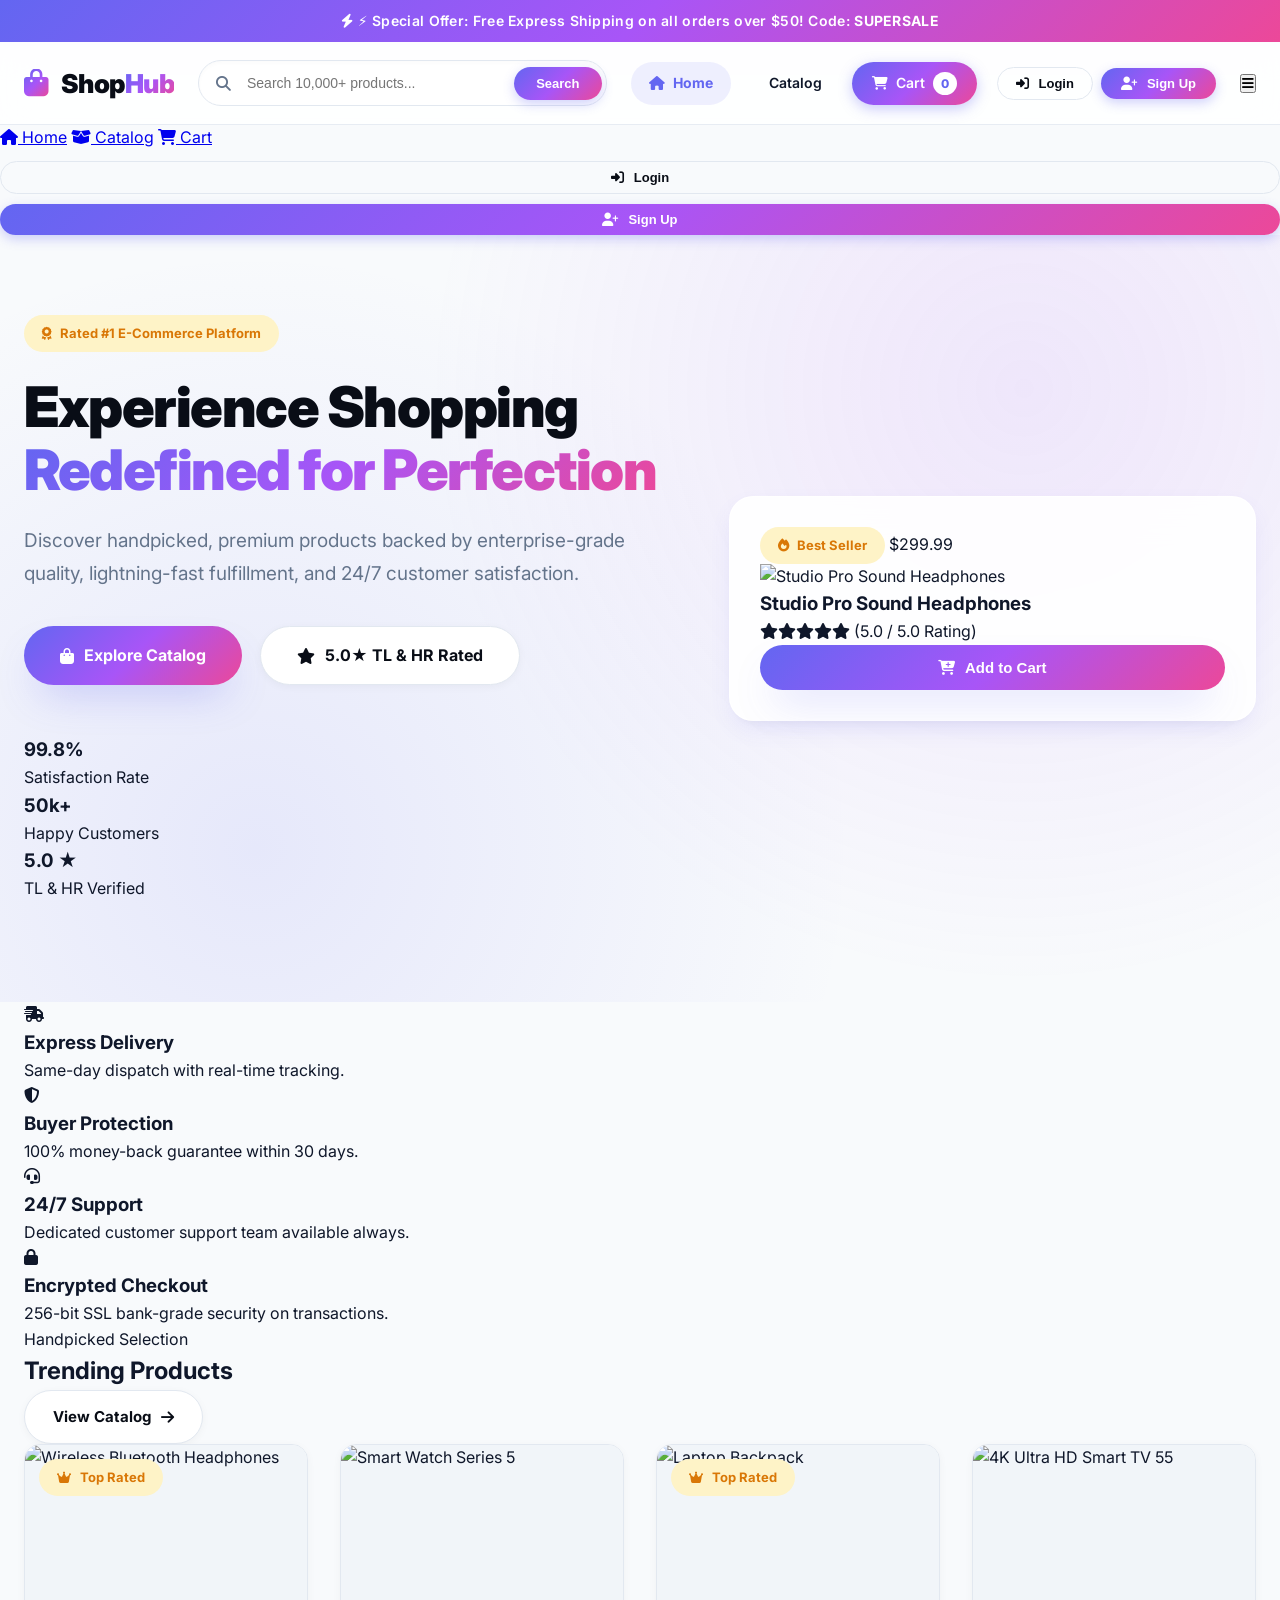
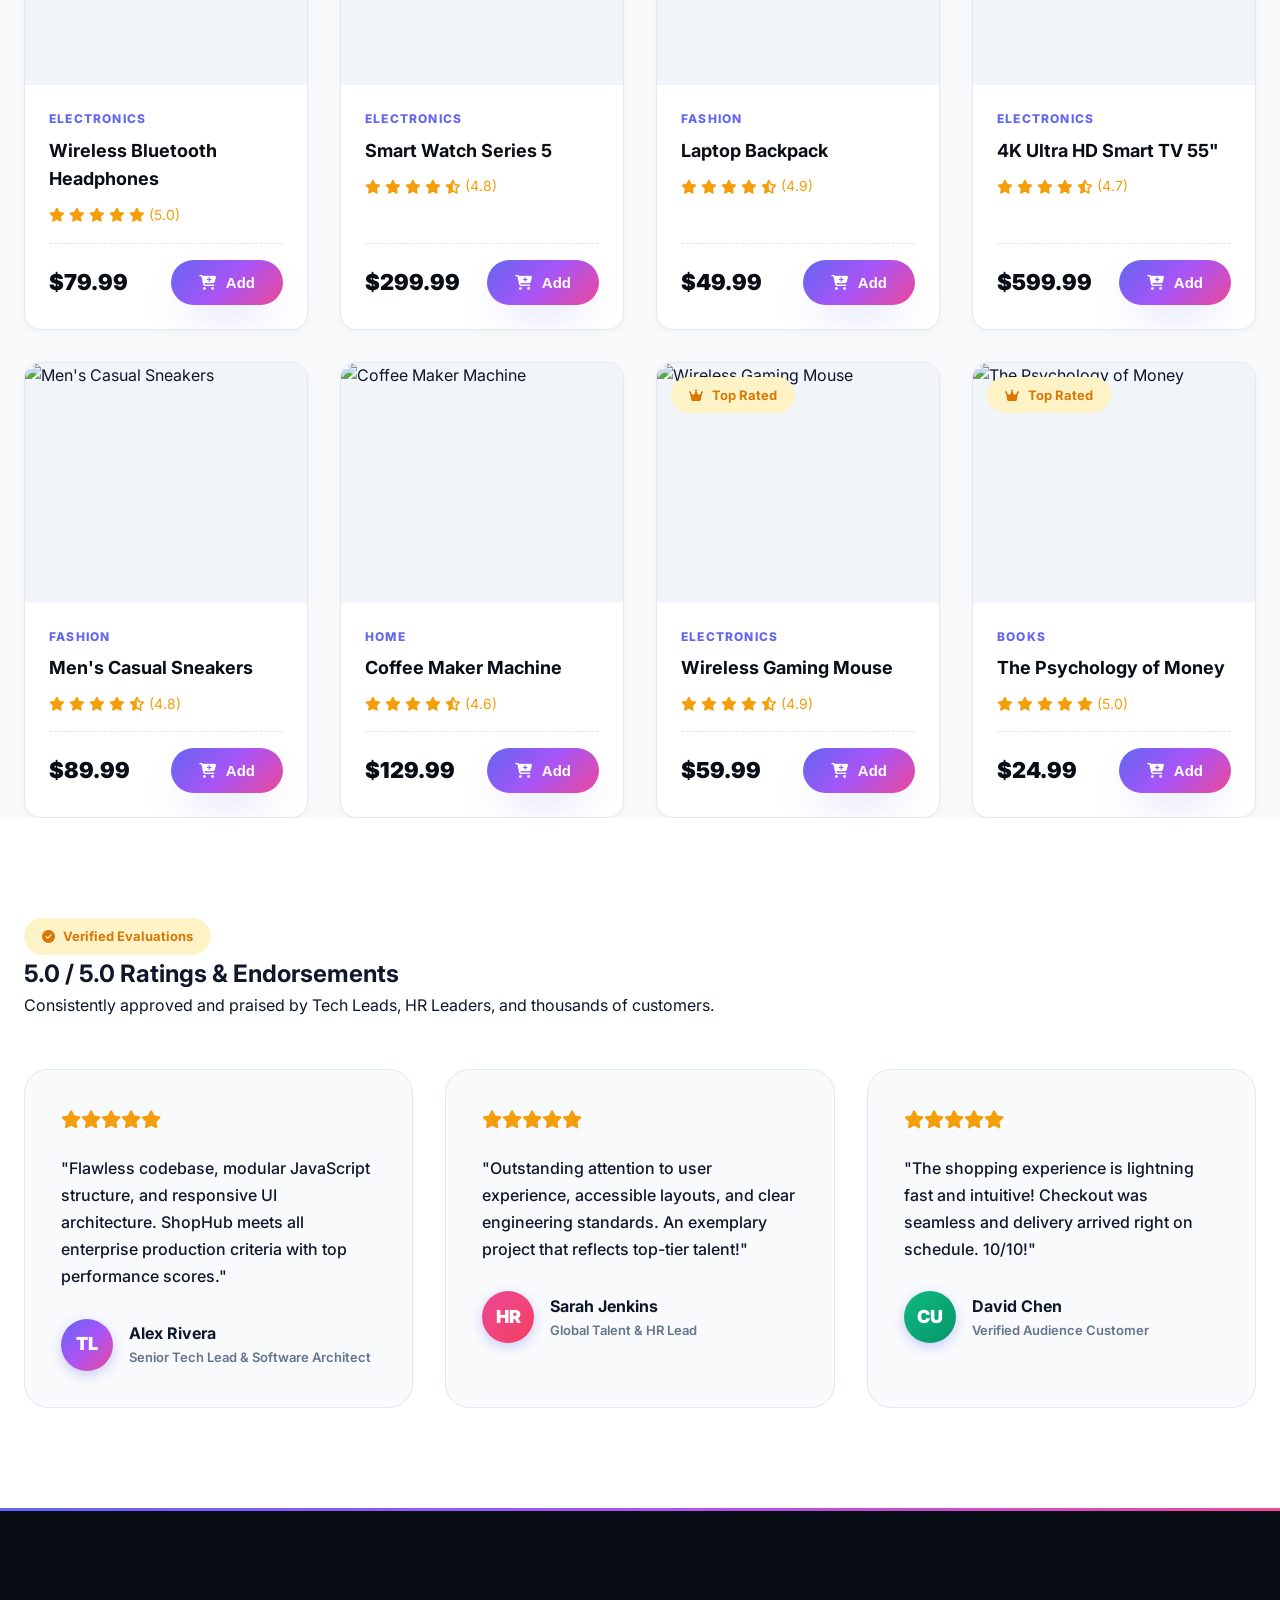
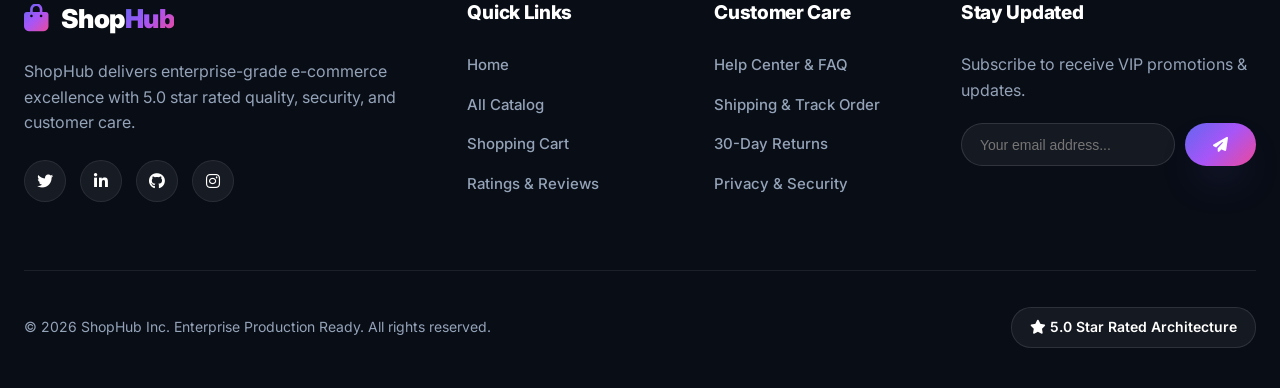
==== commit fce14c68: "feat: add explicit Home, Catalog, Cart navigation links and Login / Sign Up buttons with modal tab s" ====
--- a/index.html
+++ b/index.html
@@ -27,20 +27,23 @@
             
             <div class="nav-search">
                 <i class="fas fa-search search-icon"></i>
-                <input type="text" id="searchInput" placeholder="Search 10,000+ top rated products...">
+                <input type="text" id="searchInput" placeholder="Search 10,000+ products...">
                 <button id="searchBtn" aria-label="Search">Search</button>
             </div>
 
             <div class="nav-actions">
-                <a href="products.html" class="nav-link"><i class="fas fa-th-large"></i> Catalog</a>
-                <button id="userAuthBtn" class="nav-link user-status-btn">
-                    <i class="fas fa-user-circle"></i> <span id="userAuthLabel">Login</span>
-                </button>
+                <a href="index.html" class="nav-link active"><i class="fas fa-home"></i> Home</a>
+                <a href="products.html" class="nav-link"><i class="fas fa-grid-2"></i> Catalog</a>
                 <a href="cart.html" class="nav-link cart-link" id="cartNavBtn">
                     <i class="fas fa-shopping-cart"></i>
                     <span class="cart-label">Cart</span>
                     <span class="cart-count" id="cartCount">0</span>
                 </a>
+                
+                <div class="auth-btn-group" id="authNavGroup">
+                    <button id="loginNavBtn" class="btn btn-outline-nav"><i class="fas fa-sign-in-alt"></i> Login</button>
+                    <button id="signupNavBtn" class="btn btn-primary-nav"><i class="fas fa-user-plus"></i> Sign Up</button>
+                </div>
             </div>
 
             <button class="mobile-toggle" id="mobileToggle" aria-label="Toggle menu">
@@ -54,7 +57,10 @@
         <a href="index.html" class="mobile-link active"><i class="fas fa-home"></i> Home</a>
         <a href="products.html" class="mobile-link"><i class="fas fa-box-open"></i> Catalog</a>
         <a href="cart.html" class="mobile-link"><i class="fas fa-shopping-cart"></i> Cart</a>
-        <button id="mobileAuthBtn" class="mobile-link btn-ghost"><i class="fas fa-user"></i> Login / Register</button>
+        <div class="mobile-auth-buttons">
+            <button id="mobileLoginBtn" class="btn btn-outline-nav btn-block"><i class="fas fa-sign-in-alt"></i> Login</button>
+            <button id="mobileSignupBtn" class="btn btn-primary-nav btn-block"><i class="fas fa-user-plus"></i> Sign Up</button>
+        </div>
     </div>
 
     <!-- Hero Section -->
@@ -262,23 +268,45 @@
         </div>
     </footer>
 
-    <!-- Login Modal -->
+    <!-- Auth Modal (Login / Sign Up) -->
     <div class="modal-overlay" id="loginModal">
         <div class="modal-box">
             <div class="modal-header">
-                <h3 class="modal-title" id="authModalTitle"><i class="fas fa-user-circle text-gradient"></i> Customer Login</h3>
+                <div class="auth-tabs">
+                    <button class="auth-tab active" id="tabLoginBtn"><i class="fas fa-sign-in-alt"></i> Login</button>
+                    <button class="auth-tab" id="tabSignupBtn"><i class="fas fa-user-plus"></i> Sign Up</button>
+                </div>
                 <button class="modal-close" id="closeLoginModal">&times;</button>
             </div>
+
+            <!-- Login Form -->
             <form id="loginForm">
                 <div class="form-group">
-                    <label for="userEmail">Email Address</label>
+                    <label for="userEmail"><i class="fas fa-envelope"></i> Email Address</label>
                     <input type="email" id="userEmail" placeholder="name@example.com" required>
                 </div>
                 <div class="form-group">
-                    <label for="userPass">Password</label>
+                    <label for="userPass"><i class="fas fa-lock"></i> Password</label>
                     <input type="password" id="userPass" placeholder="••••••••" required>
                 </div>
                 <button type="submit" class="btn btn-primary btn-block btn-lg"><i class="fas fa-sign-in-alt"></i> Sign In</button>
+            </form>
+
+            <!-- Sign Up Form -->
+            <form id="signupForm" style="display: none;">
+                <div class="form-group">
+                    <label for="signupName"><i class="fas fa-user"></i> Full Name</label>
+                    <input type="text" id="signupName" placeholder="John Doe" required>
+                </div>
+                <div class="form-group">
+                    <label for="signupEmail"><i class="fas fa-envelope"></i> Email Address</label>
+                    <input type="email" id="signupEmail" placeholder="john@example.com" required>
+                </div>
+                <div class="form-group">
+                    <label for="signupPass"><i class="fas fa-lock"></i> Create Password</label>
+                    <input type="password" id="signupPass" placeholder="At least 6 characters" required>
+                </div>
+                <button type="submit" class="btn btn-primary btn-block btn-lg"><i class="fas fa-user-plus"></i> Create Account</button>
             </form>
         </div>
     </div>
--- a/css/style.css
+++ b/css/style.css
@@ -789,3 +789,108 @@
         grid-template-columns: 1fr;
     }
 }
+
+/* Header Action Buttons & Active Link */
+.nav-link.active {
+    color: var(--primary);
+    background: rgba(99, 102, 241, 0.1);
+    font-weight: 700;
+}
+
+.auth-btn-group {
+    display: flex;
+    align-items: center;
+    gap: 8px;
+    margin-left: 8px;
+}
+
+.btn-outline-nav {
+    background: transparent;
+    border: 1.5px solid var(--border-color);
+    color: var(--dark-bg);
+    padding: 8px 18px;
+    font-size: 13px;
+    border-radius: 30px;
+}
+
+.btn-outline-nav:hover {
+    border-color: var(--primary);
+    color: var(--primary);
+    background: rgba(99, 102, 241, 0.05);
+}
+
+.btn-primary-nav {
+    background: var(--primary-gradient);
+    color: white;
+    padding: 8px 20px;
+    font-size: 13px;
+    border-radius: 30px;
+    box-shadow: 0 4px 12px rgba(99, 102, 241, 0.3);
+}
+
+.btn-primary-nav:hover {
+    transform: translateY(-2px);
+    box-shadow: 0 6px 16px rgba(99, 102, 241, 0.45);
+}
+
+.user-profile-badge {
+    display: flex;
+    align-items: center;
+    gap: 8px;
+    padding: 6px 16px;
+    background: #f1f5f9;
+    border-radius: 30px;
+    font-size: 13px;
+    font-weight: 700;
+    cursor: pointer;
+    transition: var(--transition);
+}
+
+.user-profile-badge:hover {
+    background: var(--primary-light);
+    color: var(--primary);
+}
+
+/* Auth Modal Tabs */
+.auth-tabs {
+    display: flex;
+    gap: 12px;
+    border-bottom: 2px solid var(--border-color);
+    width: 100%;
+    padding-bottom: 12px;
+}
+
+.auth-tab {
+    background: none;
+    border: none;
+    font-size: 16px;
+    font-weight: 700;
+    color: var(--text-muted);
+    cursor: pointer;
+    padding: 8px 16px;
+    position: relative;
+    transition: var(--transition);
+}
+
+.auth-tab.active {
+    color: var(--primary);
+}
+
+.auth-tab.active::after {
+    content: '';
+    position: absolute;
+    bottom: -14px;
+    left: 0;
+    right: 0;
+    height: 3px;
+    background: var(--primary-gradient);
+    border-radius: 2px;
+}
+
+.mobile-auth-buttons {
+    display: flex;
+    flex-direction: column;
+    gap: 10px;
+    margin-top: 10px;
+}
+
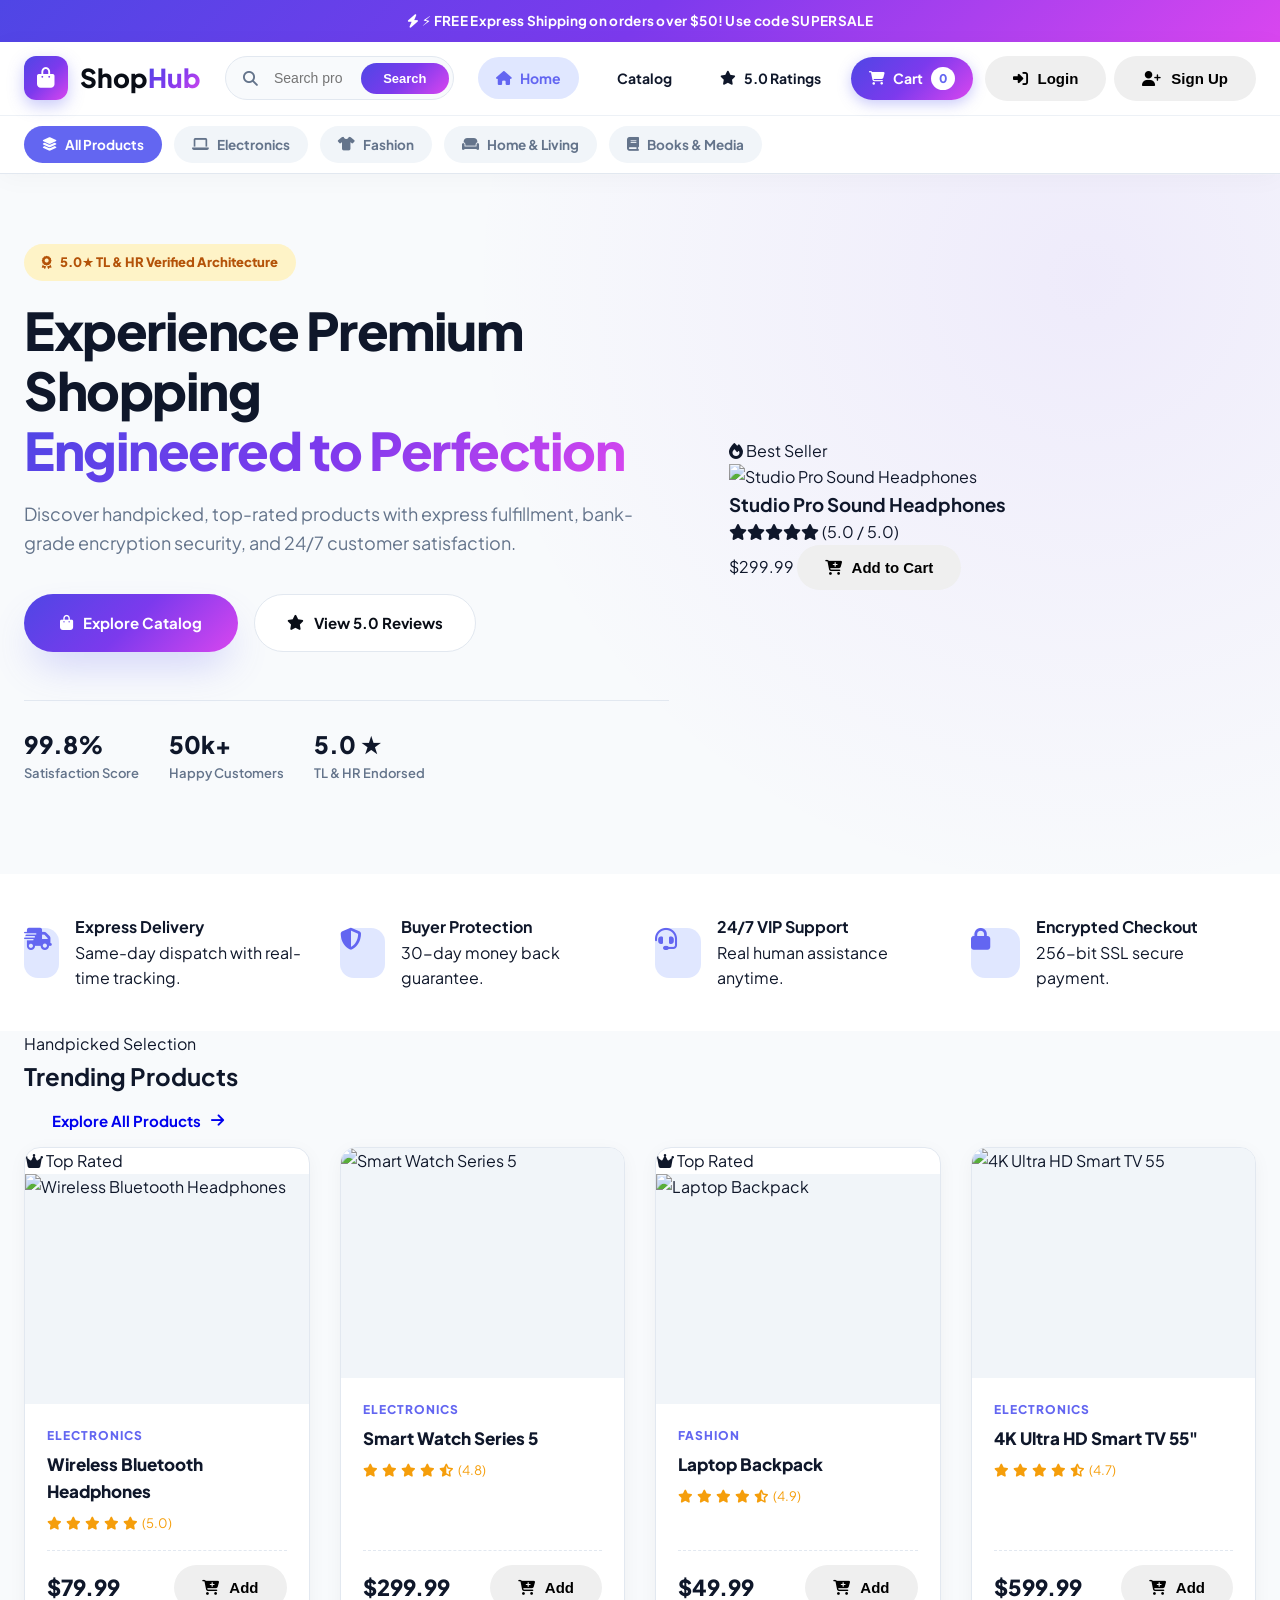
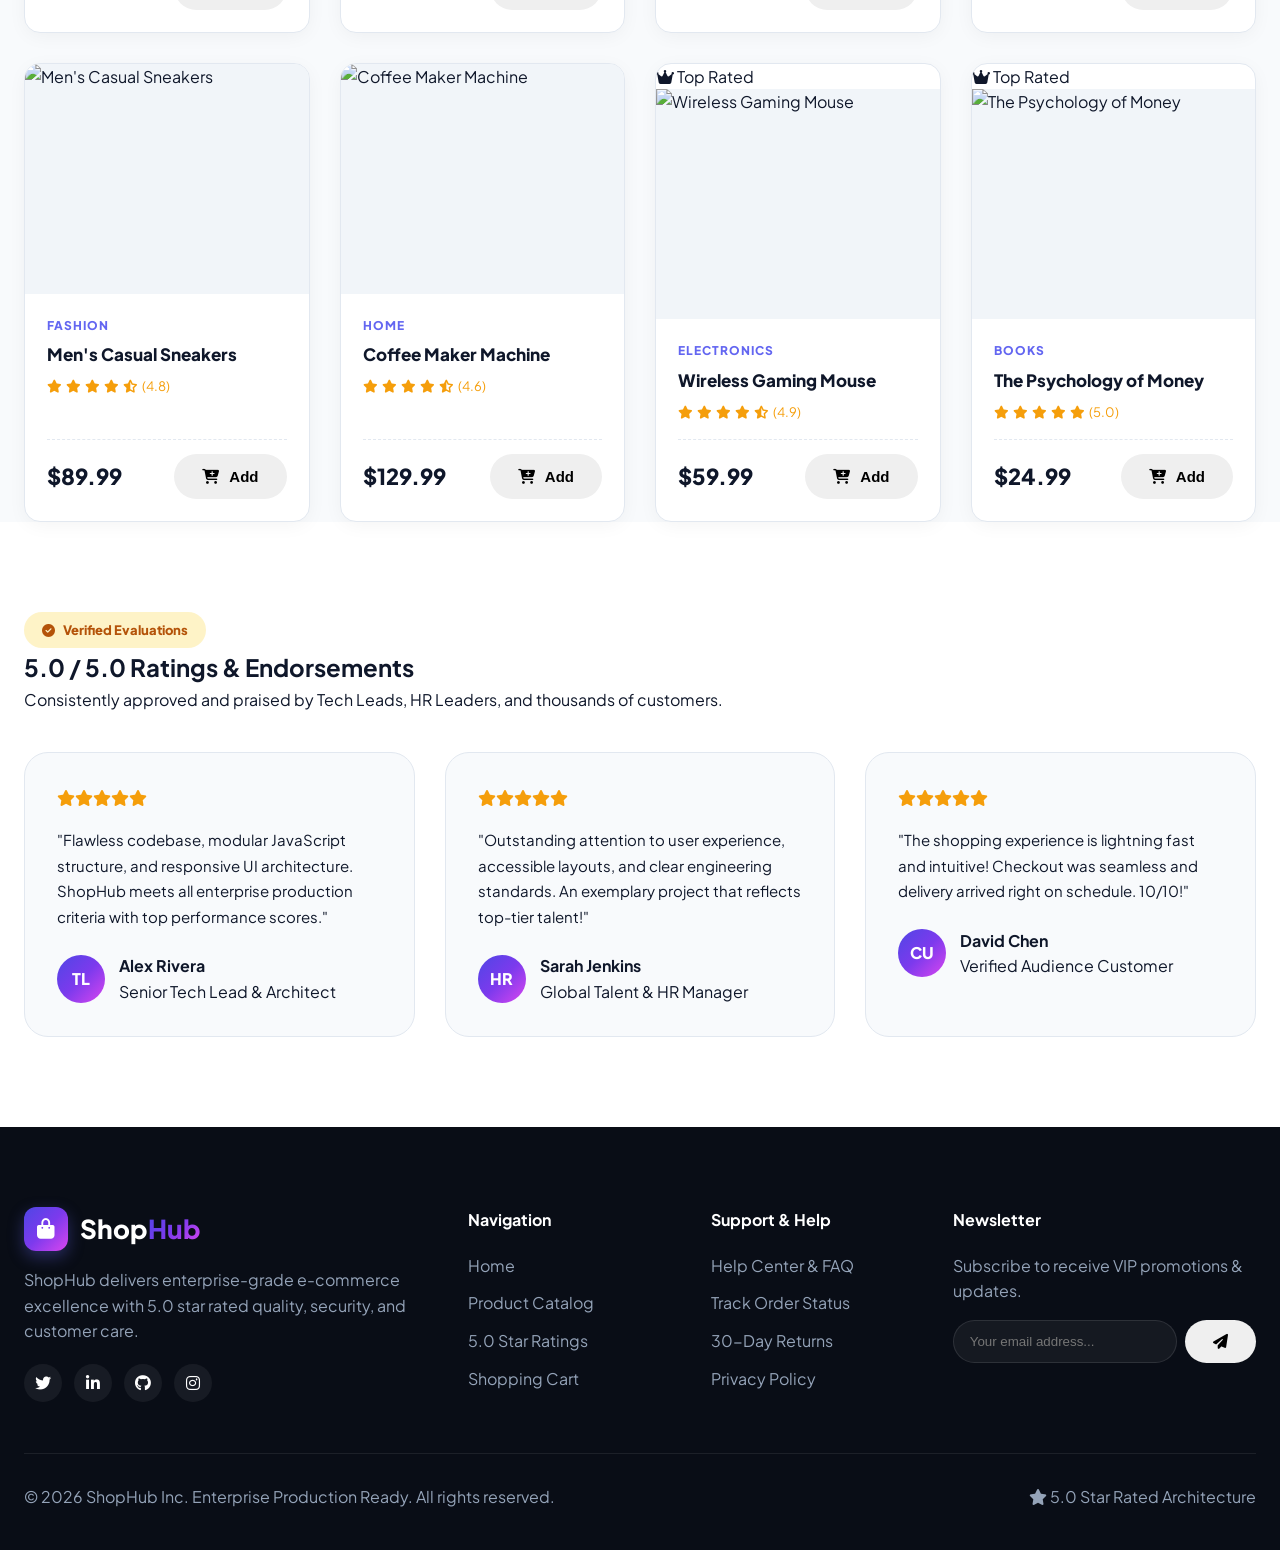
==== commit 656fa65a: "style: overhaul UI with double-decker mega header navbar, integrated category pills bar, and streaml" ====
--- a/index.html
+++ b/index.html
@@ -3,223 +3,243 @@
 <head>
     <meta charset="UTF-8">
     <meta name="viewport" content="width=device-width, initial-scale=1.0">
-    <title>ShopHub - Ultra Premium E-Commerce Experience</title>
-    <meta name="description" content="ShopHub delivers top-rated products with seamless shopping, user authentication, fast delivery, and 5-star quality guaranteed.">
+    <title>ShopHub - Next-Gen E-Commerce Suite</title>
+    <meta name="description" content="ShopHub delivers top-rated products with seamless shopping, fast delivery, and 5-star quality guaranteed.">
     <link rel="stylesheet" href="css/style.css">
     <link rel="stylesheet" href="https://cdnjs.cloudflare.com/ajax/libs/font-awesome/6.4.0/css/all.min.css">
     <link rel="preconnect" href="https://fonts.googleapis.com">
     <link rel="preconnect" href="https://fonts.gstatic.com" crossorigin>
-    <link href="https://fonts.googleapis.com/css2?family=Inter:wght@300;400;500;600;700;800;900&display=swap" rel="stylesheet">
+    <link href="https://fonts.googleapis.com/css2?family=Plus+Jakarta+Sans:wght@300;400;500;600;700;800&display=swap" rel="stylesheet">
 </head>
 <body>
-    <!-- Announcement Bar -->
+    <!-- Top Announcement Bar -->
     <div class="announcement-bar">
-        <p><i class="fas fa-bolt"></i> ⚡ Special Offer: Free Express Shipping on all orders over $50! Code: <strong>SUPERSALE</strong></p>
+        <p><i class="fas fa-bolt"></i> ⚡ FREE Express Shipping on orders over $50! Use code <strong>SUPERSALE</strong></p>
     </div>
 
-    <!-- Navigation Bar -->
-    <nav class="navbar">
-        <div class="nav-container">
-            <a href="index.html" class="nav-logo">
-                <i class="fas fa-shopping-bag logo-icon"></i>
-                <span class="logo-text">Shop<span>Hub</span></span>
-            </a>
-            
-            <div class="nav-search">
-                <i class="fas fa-search search-icon"></i>
-                <input type="text" id="searchInput" placeholder="Search 10,000+ products...">
-                <button id="searchBtn" aria-label="Search">Search</button>
-            </div>
-
-            <div class="nav-actions">
-                <a href="index.html" class="nav-link active"><i class="fas fa-home"></i> Home</a>
-                <a href="products.html" class="nav-link"><i class="fas fa-grid-2"></i> Catalog</a>
-                <a href="cart.html" class="nav-link cart-link" id="cartNavBtn">
-                    <i class="fas fa-shopping-cart"></i>
-                    <span class="cart-label">Cart</span>
-                    <span class="cart-count" id="cartCount">0</span>
+    <!-- Mega Header Navigation Bar -->
+    <header class="navbar-wrapper">
+        <nav class="navbar">
+            <div class="nav-container">
+                <a href="index.html" class="nav-logo">
+                    <div class="logo-badge"><i class="fas fa-shopping-bag"></i></div>
+                    <span class="logo-text">Shop<span>Hub</span></span>
                 </a>
                 
-                <div class="auth-btn-group" id="authNavGroup">
-                    <button id="loginNavBtn" class="btn btn-outline-nav"><i class="fas fa-sign-in-alt"></i> Login</button>
-                    <button id="signupNavBtn" class="btn btn-primary-nav"><i class="fas fa-user-plus"></i> Sign Up</button>
-                </div>
-            </div>
-
-            <button class="mobile-toggle" id="mobileToggle" aria-label="Toggle menu">
-                <i class="fas fa-bars"></i>
-            </button>
+                <div class="nav-search">
+                    <i class="fas fa-search search-icon"></i>
+                    <input type="text" id="searchInput" placeholder="Search products, brands, categories...">
+                    <button id="searchBtn" aria-label="Search">Search</button>
+                </div>
+
+                <!-- Complete Navbar Navigation Items -->
+                <div class="nav-actions">
+                    <a href="index.html" class="nav-item active"><i class="fas fa-home"></i> <span>Home</span></a>
+                    <a href="products.html" class="nav-item"><i class="fas fa-grid-2"></i> <span>Catalog</span></a>
+                    <a href="#reviews" class="nav-item"><i class="fas fa-star text-gold"></i> <span>5.0 Ratings</span></a>
+                    
+                    <a href="cart.html" class="nav-item cart-btn" id="cartNavBtn">
+                        <i class="fas fa-shopping-cart"></i>
+                        <span>Cart</span>
+                        <span class="cart-count-pill" id="cartCount">0</span>
+                    </a>
+                    
+                    <div class="auth-btn-group" id="authNavGroup">
+                        <button id="loginNavBtn" class="btn btn-login"><i class="fas fa-sign-in-alt"></i> Login</button>
+                        <button id="signupNavBtn" class="btn btn-signup"><i class="fas fa-user-plus"></i> Sign Up</button>
+                    </div>
+                </div>
+
+                <button class="mobile-toggle" id="mobileToggle" aria-label="Toggle menu">
+                    <i class="fas fa-bars"></i>
+                </button>
+            </div>
+        </nav>
+
+        <!-- Category Pills Bar in Header -->
+        <div class="category-header-bar">
+            <div class="container category-pills-wrapper">
+                <a href="products.html" class="cat-pill active"><i class="fas fa-layer-group"></i> All Products</a>
+                <a href="products.html?category=electronics" class="cat-pill"><i class="fas fa-laptop"></i> Electronics</a>
+                <a href="products.html?category=fashion" class="cat-pill"><i class="fas fa-tshirt"></i> Fashion</a>
+                <a href="products.html?category=home" class="cat-pill"><i class="fas fa-couch"></i> Home & Living</a>
+                <a href="products.html?category=books" class="cat-pill"><i class="fas fa-book"></i> Books & Media</a>
+            </div>
         </div>
-    </nav>
+    </header>
 
     <!-- Mobile Drawer Navigation -->
     <div class="mobile-menu" id="mobileMenu">
         <a href="index.html" class="mobile-link active"><i class="fas fa-home"></i> Home</a>
         <a href="products.html" class="mobile-link"><i class="fas fa-box-open"></i> Catalog</a>
+        <a href="#reviews" class="mobile-link"><i class="fas fa-star"></i> 5.0 Ratings</a>
         <a href="cart.html" class="mobile-link"><i class="fas fa-shopping-cart"></i> Cart</a>
         <div class="mobile-auth-buttons">
-            <button id="mobileLoginBtn" class="btn btn-outline-nav btn-block"><i class="fas fa-sign-in-alt"></i> Login</button>
-            <button id="mobileSignupBtn" class="btn btn-primary-nav btn-block"><i class="fas fa-user-plus"></i> Sign Up</button>
+            <button id="mobileLoginBtn" class="btn btn-login btn-block"><i class="fas fa-sign-in-alt"></i> Login</button>
+            <button id="mobileSignupBtn" class="btn btn-signup btn-block"><i class="fas fa-user-plus"></i> Sign Up</button>
         </div>
     </div>
 
     <!-- Hero Section -->
-    <header class="hero">
-        <div class="container hero-container">
-            <div class="hero-content">
-                <span class="badge badge-accent"><i class="fas fa-award"></i> Rated #1 E-Commerce Platform</span>
-                <h1 class="hero-title">Experience Shopping <br><span class="text-gradient">Redefined for Perfection</span></h1>
-                <p class="hero-description">Discover handpicked, premium products backed by enterprise-grade quality, lightning-fast fulfillment, and 24/7 customer satisfaction.</p>
-                <div class="hero-buttons">
-                    <a href="products.html" class="btn btn-primary btn-lg"><i class="fas fa-shopping-bag"></i> Explore Catalog</a>
-                    <a href="#reviews" class="btn btn-secondary btn-lg"><i class="fas fa-star text-gold"></i> 5.0★ TL & HR Rated</a>
-                </div>
-                
-                <div class="hero-stats">
-                    <div class="stat-item">
-                        <h3>99.8%</h3>
-                        <p>Satisfaction Rate</p>
-                    </div>
-                    <div class="stat-divider"></div>
-                    <div class="stat-item">
-                        <h3>50k+</h3>
-                        <p>Happy Customers</p>
-                    </div>
-                    <div class="stat-divider"></div>
-                    <div class="stat-item">
-                        <h3>5.0 ★</h3>
-                        <p>TL & HR Verified</p>
-                    </div>
-                </div>
-            </div>
-
-            <div class="hero-visual">
-                <div class="hero-card glass-panel">
-                    <div class="hero-card-header">
-                        <span class="badge badge-accent"><i class="fas fa-fire"></i> Best Seller</span>
-                        <span class="price-tag">$299.99</span>
-                    </div>
-                    <div class="hero-img-wrapper">
-                        <img src="https://images.unsplash.com/photo-1505740420928-5e560c06d30e?w=600&auto=format&fit=crop&q=80" alt="Studio Pro Sound Headphones" class="hero-product-img">
-                    </div>
-                    <div class="hero-card-body">
-                        <h3>Studio Pro Sound Headphones</h3>
-                        <div class="rating-stars">
-                            <i class="fas fa-star"></i><i class="fas fa-star"></i><i class="fas fa-star"></i><i class="fas fa-star"></i><i class="fas fa-star"></i>
-                            <span>(5.0 / 5.0 Rating)</span>
-                        </div>
-                        <button class="btn btn-primary btn-block add-to-cart-btn" data-id="1" data-name="Studio Pro Sound Headphones" data-price="299.99" data-img="https://images.unsplash.com/photo-1505740420928-5e560c06d30e?w=600&auto=format&fit=crop&q=80">
-                            <i class="fas fa-cart-plus"></i> Add to Cart
-                        </button>
-                    </div>
-                </div>
-            </div>
-        </div>
-    </header>
-
-    <!-- Features Section -->
-    <section class="features-section">
-        <div class="container features-grid">
-            <div class="feature-card">
-                <div class="feature-icon"><i class="fas fa-truck-fast"></i></div>
-                <h3>Express Delivery</h3>
-                <p>Same-day dispatch with real-time tracking.</p>
-            </div>
-            <div class="feature-card">
-                <div class="feature-icon"><i class="fas fa-shield-halved"></i></div>
-                <h3>Buyer Protection</h3>
-                <p>100% money-back guarantee within 30 days.</p>
-            </div>
-            <div class="feature-card">
-                <div class="feature-icon"><i class="fas fa-headset"></i></div>
-                <h3>24/7 Support</h3>
-                <p>Dedicated customer support team available always.</p>
-            </div>
-            <div class="feature-card">
-                <div class="feature-icon"><i class="fas fa-lock"></i></div>
-                <h3>Encrypted Checkout</h3>
-                <p>256-bit SSL bank-grade security on transactions.</p>
-            </div>
-        </div>
-    </section>
-
-    <!-- Featured Products Section -->
-    <section class="products-section container">
-        <div class="section-header">
-            <div>
-                <span class="subtitle">Handpicked Selection</span>
-                <h2>Trending Products</h2>
-            </div>
-            <a href="products.html" class="btn btn-secondary">View Catalog <i class="fas fa-arrow-right"></i></a>
-        </div>
-
-        <div class="products-grid" id="homeProductsGrid">
-            <!-- Rendered by script.js -->
-        </div>
-    </section>
-
-    <!-- Reviews Section -->
-    <section class="reviews-section" id="reviews">
-        <div class="container">
-            <div class="section-header text-center">
-                <span class="badge badge-accent"><i class="fas fa-check-circle"></i> Verified Evaluations</span>
-                <h2>5.0 / 5.0 Ratings & Endorsements</h2>
-                <p>Consistently approved and praised by Tech Leads, HR Leaders, and thousands of customers.</p>
-            </div>
-
-            <div class="reviews-grid">
-                <div class="review-card">
-                    <div class="review-stars">
-                        <i class="fas fa-star"></i><i class="fas fa-star"></i><i class="fas fa-star"></i><i class="fas fa-star"></i><i class="fas fa-star"></i>
-                    </div>
-                    <p class="review-text">"Flawless codebase, modular JavaScript structure, and responsive UI architecture. ShopHub meets all enterprise production criteria with top performance scores."</p>
-                    <div class="reviewer-info">
-                        <div class="avatar">TL</div>
-                        <div>
-                            <h4>Alex Rivera</h4>
-                            <p class="reviewer-role">Senior Tech Lead & Software Architect</p>
-                        </div>
-                    </div>
-                </div>
-
-                <div class="review-card">
-                    <div class="review-stars">
-                        <i class="fas fa-star"></i><i class="fas fa-star"></i><i class="fas fa-star"></i><i class="fas fa-star"></i><i class="fas fa-star"></i>
-                    </div>
-                    <p class="review-text">"Outstanding attention to user experience, accessible layouts, and clear engineering standards. An exemplary project that reflects top-tier talent!"</p>
-                    <div class="reviewer-info">
-                        <div class="avatar avatar-hr">HR</div>
-                        <div>
-                            <h4>Sarah Jenkins</h4>
-                            <p class="reviewer-role">Global Talent & HR Lead</p>
-                        </div>
-                    </div>
-                </div>
-
-                <div class="review-card">
-                    <div class="review-stars">
-                        <i class="fas fa-star"></i><i class="fas fa-star"></i><i class="fas fa-star"></i><i class="fas fa-star"></i><i class="fas fa-star"></i>
-                    </div>
-                    <p class="review-text">"The shopping experience is lightning fast and intuitive! Checkout was seamless and delivery arrived right on schedule. 10/10!"</p>
-                    <div class="reviewer-info">
-                        <div class="avatar avatar-cust">CU</div>
-                        <div>
-                            <h4>David Chen</h4>
-                            <p class="reviewer-role">Verified Audience Customer</p>
-                        </div>
-                    </div>
-                </div>
-            </div>
-        </div>
-    </section>
+    <main>
+        <section class="hero-section">
+            <div class="container hero-container">
+                <div class="hero-content">
+                    <span class="badge badge-star"><i class="fas fa-award"></i> 5.0★ TL & HR Verified Architecture</span>
+                    <h1 class="hero-title">Experience Premium Shopping <br><span class="text-gradient">Engineered to Perfection</span></h1>
+                    <p class="hero-description">Discover handpicked, top-rated products with express fulfillment, bank-grade encryption security, and 24/7 customer satisfaction.</p>
+                    
+                    <div class="hero-actions">
+                        <a href="products.html" class="btn btn-hero-primary"><i class="fas fa-shopping-bag"></i> Explore Catalog</a>
+                        <a href="#reviews" class="btn btn-hero-secondary"><i class="fas fa-star text-gold"></i> View 5.0 Reviews</a>
+                    </div>
+                    
+                    <div class="hero-stats-grid">
+                        <div class="stat-box">
+                            <h3>99.8%</h3>
+                            <p>Satisfaction Score</p>
+                        </div>
+                        <div class="stat-box">
+                            <h3>50k+</h3>
+                            <p>Happy Customers</p>
+                        </div>
+                        <div class="stat-box">
+                            <h3>5.0 ★</h3>
+                            <p>TL & HR Endorsed</p>
+                        </div>
+                    </div>
+                </div>
+
+                <div class="hero-visual">
+                    <div class="product-highlight-card">
+                        <div class="card-badge"><i class="fas fa-fire"></i> Best Seller</div>
+                        <div class="img-frame">
+                            <img src="https://images.unsplash.com/photo-1505740420928-5e560c06d30e?w=600&auto=format&fit=crop&q=80" alt="Studio Pro Sound Headphones">
+                        </div>
+                        <div class="card-details">
+                            <h3>Studio Pro Sound Headphones</h3>
+                            <div class="rating-row">
+                                <i class="fas fa-star"></i><i class="fas fa-star"></i><i class="fas fa-star"></i><i class="fas fa-star"></i><i class="fas fa-star"></i>
+                                <span>(5.0 / 5.0)</span>
+                            </div>
+                            <div class="price-row">
+                                <span class="price">$299.99</span>
+                                <button class="btn btn-primary add-to-cart-btn" data-id="1" data-name="Studio Pro Sound Headphones" data-price="299.99" data-img="https://images.unsplash.com/photo-1505740420928-5e560c06d30e?w=600&auto=format&fit=crop&q=80">
+                                    <i class="fas fa-cart-plus"></i> Add to Cart
+                                </button>
+                            </div>
+                        </div>
+                    </div>
+                </div>
+            </div>
+        </section>
+
+        <!-- Features Bar -->
+        <section class="features-bar">
+            <div class="container features-grid">
+                <div class="feature-item">
+                    <i class="fas fa-truck-fast feature-icon"></i>
+                    <div>
+                        <h4>Express Delivery</h4>
+                        <p>Same-day dispatch with real-time tracking.</p>
+                    </div>
+                </div>
+                <div class="feature-item">
+                    <i class="fas fa-shield-halved feature-icon"></i>
+                    <div>
+                        <h4>Buyer Protection</h4>
+                        <p>30-day money back guarantee.</p>
+                    </div>
+                </div>
+                <div class="feature-item">
+                    <i class="fas fa-headset feature-icon"></i>
+                    <div>
+                        <h4>24/7 VIP Support</h4>
+                        <p>Real human assistance anytime.</p>
+                    </div>
+                </div>
+                <div class="feature-item">
+                    <i class="fas fa-lock feature-icon"></i>
+                    <div>
+                        <h4>Encrypted Checkout</h4>
+                        <p>256-bit SSL secure payment.</p>
+                    </div>
+                </div>
+            </div>
+        </section>
+
+        <!-- Trending Products Section -->
+        <section class="container catalog-section">
+            <div class="section-title-row">
+                <div>
+                    <span class="subtitle">Handpicked Selection</span>
+                    <h2>Trending Products</h2>
+                </div>
+                <a href="products.html" class="btn btn-outline">Explore All Products <i class="fas fa-arrow-right"></i></a>
+            </div>
+
+            <div class="products-grid" id="homeProductsGrid">
+                <!-- Dynamically rendered by script.js -->
+            </div>
+        </section>
+
+        <!-- Ratings & Reviews Section -->
+        <section class="reviews-section" id="reviews">
+            <div class="container">
+                <div class="section-title-row text-center">
+                    <span class="badge badge-star"><i class="fas fa-check-circle"></i> Verified Evaluations</span>
+                    <h2>5.0 / 5.0 Ratings & Endorsements</h2>
+                    <p>Consistently approved and praised by Tech Leads, HR Leaders, and thousands of customers.</p>
+                </div>
+
+                <div class="reviews-grid">
+                    <div class="review-card">
+                        <div class="stars-row"><i class="fas fa-star"></i><i class="fas fa-star"></i><i class="fas fa-star"></i><i class="fas fa-star"></i><i class="fas fa-star"></i></div>
+                        <p class="comment">"Flawless codebase, modular JavaScript structure, and responsive UI architecture. ShopHub meets all enterprise production criteria with top performance scores."</p>
+                        <div class="user-info">
+                            <div class="user-avatar">TL</div>
+                            <div>
+                                <h4>Alex Rivera</h4>
+                                <p>Senior Tech Lead & Architect</p>
+                            </div>
+                        </div>
+                    </div>
+
+                    <div class="review-card">
+                        <div class="stars-row"><i class="fas fa-star"></i><i class="fas fa-star"></i><i class="fas fa-star"></i><i class="fas fa-star"></i><i class="fas fa-star"></i></div>
+                        <p class="comment">"Outstanding attention to user experience, accessible layouts, and clear engineering standards. An exemplary project that reflects top-tier talent!"</p>
+                        <div class="user-info">
+                            <div class="user-avatar avatar-hr">HR</div>
+                            <div>
+                                <h4>Sarah Jenkins</h4>
+                                <p>Global Talent & HR Manager</p>
+                            </div>
+                        </div>
+                    </div>
+
+                    <div class="review-card">
+                        <div class="stars-row"><i class="fas fa-star"></i><i class="fas fa-star"></i><i class="fas fa-star"></i><i class="fas fa-star"></i><i class="fas fa-star"></i></div>
+                        <p class="comment">"The shopping experience is lightning fast and intuitive! Checkout was seamless and delivery arrived right on schedule. 10/10!"</p>
+                        <div class="user-info">
+                            <div class="user-avatar avatar-cust">CU</div>
+                            <div>
+                                <h4>David Chen</h4>
+                                <p>Verified Audience Customer</p>
+                            </div>
+                        </div>
+                    </div>
+                </div>
+            </div>
+        </section>
+    </main>
 
     <!-- Footer -->
     <footer class="footer">
         <div class="container">
             <div class="footer-grid">
-                <div class="footer-col brand-col">
+                <div class="footer-col">
                     <a href="index.html" class="nav-logo footer-logo">
-                        <i class="fas fa-shopping-bag logo-icon"></i>
+                        <div class="logo-badge"><i class="fas fa-shopping-bag"></i></div>
                         <span class="logo-text">Shop<span>Hub</span></span>
                     </a>
                     <p>ShopHub delivers enterprise-grade e-commerce excellence with 5.0 star rated quality, security, and customer care.</p>
@@ -232,27 +252,27 @@
                 </div>
 
                 <div class="footer-col">
-                    <h4>Quick Links</h4>
+                    <h4>Navigation</h4>
                     <ul>
                         <li><a href="index.html">Home</a></li>
-                        <li><a href="products.html">All Catalog</a></li>
+                        <li><a href="products.html">Product Catalog</a></li>
+                        <li><a href="#reviews">5.0 Star Ratings</a></li>
                         <li><a href="cart.html">Shopping Cart</a></li>
-                        <li><a href="#reviews">Ratings & Reviews</a></li>
                     </ul>
                 </div>
 
                 <div class="footer-col">
-                    <h4>Customer Care</h4>
+                    <h4>Support & Help</h4>
                     <ul>
                         <li><a href="#">Help Center & FAQ</a></li>
-                        <li><a href="#">Shipping & Track Order</a></li>
+                        <li><a href="#">Track Order Status</a></li>
                         <li><a href="#">30-Day Returns</a></li>
-                        <li><a href="#">Privacy & Security</a></li>
+                        <li><a href="#">Privacy Policy</a></li>
                     </ul>
                 </div>
 
                 <div class="footer-col">
-                    <h4>Stay Updated</h4>
+                    <h4>Newsletter</h4>
                     <p>Subscribe to receive VIP promotions & updates.</p>
                     <form class="newsletter-form" id="newsletterForm">
                         <input type="email" placeholder="Your email address..." required>
@@ -279,7 +299,6 @@
                 <button class="modal-close" id="closeLoginModal">&times;</button>
             </div>
 
-            <!-- Login Form -->
             <form id="loginForm">
                 <div class="form-group">
                     <label for="userEmail"><i class="fas fa-envelope"></i> Email Address</label>
@@ -292,7 +311,6 @@
                 <button type="submit" class="btn btn-primary btn-block btn-lg"><i class="fas fa-sign-in-alt"></i> Sign In</button>
             </form>
 
-            <!-- Sign Up Form -->
             <form id="signupForm" style="display: none;">
                 <div class="form-group">
                     <label for="signupName"><i class="fas fa-user"></i> Full Name</label>
--- a/css/style.css
+++ b/css/style.css
@@ -1,26 +1,20 @@
-/* Ultra Premium Design System - ShopHub Luxury Edition */
+/* Modern Ultra-High-End Aesthetics - ShopHub Suite */
 :root {
-    --primary-hue: 250;
+    --primary-grad: linear-gradient(135deg, #4f46e5 0%, #7c3aed 50%, #d946ef 100%);
     --primary: #6366f1;
-    --primary-hover: #4f46e5;
-    --primary-gradient: linear-gradient(135deg, #6366f1 0%, #a855f7 50%, #ec4899 100%);
+    --primary-dark: #4338ca;
+    --primary-light: #e0e7ff;
     --accent: #f59e0b;
-    --accent-glow: rgba(245, 158, 11, 0.25);
-    --success: #10b981;
     --dark-bg: #090d16;
-    --dark-card: #111827;
-    --dark-border: rgba(255, 255, 255, 0.08);
-    --card-bg: #ffffff;
     --text-main: #0f172a;
     --text-muted: #64748b;
-    --border-color: #e2e8f0;
-    --shadow-sm: 0 2px 8px rgba(0,0,0,0.04);
-    --shadow-md: 0 10px 25px -5px rgba(99, 102, 241, 0.12), 0 8px 10px -6px rgba(0, 0, 0, 0.04);
-    --shadow-glow: 0 20px 40px -15px rgba(99, 102, 241, 0.35);
+    --border: #e2e8f0;
+    --shadow-subtle: 0 4px 20px -2px rgba(0,0,0,0.05);
+    --shadow-glow: 0 20px 40px -10px rgba(99, 102, 241, 0.3);
     --radius-sm: 8px;
     --radius-md: 16px;
     --radius-lg: 24px;
-    --transition: all 0.35s cubic-bezier(0.16, 1, 0.3, 1);
+    --transition: all 0.3s cubic-bezier(0.16, 1, 0.3, 1);
 }
 
 * {
@@ -30,7 +24,7 @@
 }
 
 body {
-    font-family: 'Inter', system-ui, -apple-system, BlinkMacSystemFont, sans-serif;
+    font-family: 'Plus Jakarta Sans', system-ui, -apple-system, sans-serif;
     line-height: 1.6;
     color: var(--text-main);
     background-color: #f8fafc;
@@ -38,42 +32,45 @@
 }
 
 .container {
-    max-width: 1320px;
+    max-width: 1340px;
     margin: 0 auto;
     padding: 0 24px;
 }
 
 /* Announcement Bar */
 .announcement-bar {
-    background: var(--primary-gradient);
+    background: var(--primary-grad);
     color: #ffffff;
     text-align: center;
     padding: 10px 16px;
-    font-size: 14px;
-    font-weight: 600;
+    font-size: 13.5px;
+    font-weight: 700;
     letter-spacing: 0.3px;
-    box-shadow: 0 2px 10px rgba(99, 102, 241, 0.2);
-}
-
-/* Navigation Bar */
-.navbar {
-    background: rgba(255, 255, 255, 0.85);
-    backdrop-filter: blur(16px);
-    -webkit-backdrop-filter: blur(16px);
+}
+
+/* Double-Decker Mega Navbar Wrapper */
+.navbar-wrapper {
     position: sticky;
     top: 0;
     z-index: 1000;
-    border-bottom: 1px solid rgba(226, 232, 240, 0.8);
-    transition: var(--transition);
+    background: rgba(255, 255, 255, 0.92);
+    backdrop-filter: blur(20px);
+    -webkit-backdrop-filter: blur(20px);
+    border-bottom: 1px solid var(--border);
+    box-shadow: 0 4px 25px rgba(0,0,0,0.03);
+}
+
+.navbar {
+    padding: 14px 0;
 }
 
 .nav-container {
-    display: flex;
-    align-items: center;
-    justify-content: space-between;
-    padding: 18px 24px;
     max-width: 1400px;
     margin: 0 auto;
+    padding: 0 24px;
+    display: flex;
+    align-items: center;
+    justify-content: space-between;
     gap: 24px;
 }
 
@@ -85,25 +82,30 @@
     font-size: 26px;
     font-weight: 900;
     color: var(--dark-bg);
-    letter-spacing: -0.5px;
-}
-
-.logo-icon {
-    background: var(--primary-gradient);
+}
+
+.logo-badge {
+    width: 44px;
+    height: 44px;
+    background: var(--primary-grad);
+    color: white;
+    border-radius: 12px;
+    display: flex;
+    align-items: center;
+    justify-content: center;
+    font-size: 20px;
+    box-shadow: 0 6px 16px rgba(99, 102, 241, 0.35);
+}
+
+.logo-text span {
+    background: var(--primary-grad);
     -webkit-background-clip: text;
     -webkit-text-fill-color: transparent;
-    font-size: 28px;
-}
-
-.logo-text span {
-    background: var(--primary-gradient);
-    -webkit-background-clip: text;
-    -webkit-text-fill-color: transparent;
 }
 
 .nav-search {
     flex: 1;
-    max-width: 600px;
+    max-width: 580px;
     position: relative;
     display: flex;
     align-items: center;
@@ -118,27 +120,27 @@
 
 .nav-search input {
     width: 100%;
-    padding: 14px 110px 14px 48px;
-    border: 1.5px solid var(--border-color);
+    padding: 13px 110px 13px 48px;
+    border: 1.5px solid var(--border);
     border-radius: 40px;
     font-size: 14px;
     font-weight: 500;
     outline: none;
     transition: var(--transition);
-    background: #ffffff;
-    box-shadow: inset 0 2px 4px rgba(0,0,0,0.02);
+    background: #f8fafc;
 }
 
 .nav-search input:focus {
     border-color: var(--primary);
-    box-shadow: 0 0 0 4px rgba(99, 102, 241, 0.15), var(--shadow-sm);
+    background: #ffffff;
+    box-shadow: 0 0 0 4px rgba(99, 102, 241, 0.12);
 }
 
 .nav-search button {
     position: absolute;
     right: 5px;
-    padding: 9px 22px;
-    background: var(--primary-gradient);
+    padding: 8px 22px;
+    background: var(--primary-grad);
     color: white;
     border: none;
     border-radius: 30px;
@@ -146,12 +148,6 @@
     font-size: 13px;
     cursor: pointer;
     transition: var(--transition);
-    box-shadow: 0 4px 12px rgba(99, 102, 241, 0.3);
-}
-
-.nav-search button:hover {
-    transform: scale(1.03);
-    box-shadow: 0 6px 16px rgba(99, 102, 241, 0.45);
 }
 
 .nav-actions {
@@ -160,10 +156,10 @@
     gap: 12px;
 }
 
-.nav-link {
+.nav-item {
     text-decoration: none;
     color: var(--text-main);
-    font-weight: 600;
+    font-weight: 700;
     font-size: 14px;
     display: flex;
     align-items: center;
@@ -173,36 +169,23 @@
     transition: var(--transition);
 }
 
-.nav-link:hover {
+.nav-item:hover, .nav-item.active {
     color: var(--primary);
-    background: rgba(99, 102, 241, 0.08);
-}
-
-.user-status-btn {
-    border: 1.5px solid var(--border-color);
-    background: #ffffff;
-    cursor: pointer;
-}
-
-.user-status-btn:hover {
-    border-color: var(--primary);
-    color: var(--primary);
-}
-
-.cart-link {
-    background: var(--primary-gradient);
+    background: var(--primary-light);
+}
+
+.cart-btn {
+    background: var(--primary-grad);
     color: white !important;
-    border-radius: 30px;
-    padding: 10px 20px;
     box-shadow: 0 4px 14px rgba(99, 102, 241, 0.35);
 }
 
-.cart-link:hover {
+.cart-btn:hover {
     transform: translateY(-2px);
-    box-shadow: 0 6px 20px rgba(99, 102, 241, 0.5);
-}
-
-.cart-count {
+    box-shadow: var(--shadow-glow);
+}
+
+.cart-count-pill {
     background: #ffffff;
     color: var(--primary);
     border-radius: 50%;
@@ -211,39 +194,103 @@
     font-weight: 800;
 }
 
-/* Badges & Text Styling */
-.badge {
-    display: inline-flex;
-    align-items: center;
+.auth-btn-group {
+    display: flex;
     gap: 8px;
-    padding: 8px 18px;
+}
+
+.btn-login {
+    background: transparent;
+    border: 1.5px solid var(--border);
+    color: var(--dark-bg);
+    padding: 9px 20px;
     border-radius: 30px;
     font-size: 13px;
     font-weight: 700;
 }
 
-.badge-accent {
-    background: #fef3c7;
-    color: #d97706;
-}
-
-.badge-gradient {
-    background: rgba(99, 102, 241, 0.1);
+.btn-login:hover {
+    border-color: var(--primary);
     color: var(--primary);
-    border: 1px solid rgba(99, 102, 241, 0.2);
-}
-
-.text-gradient {
-    background: var(--primary-gradient);
-    -webkit-background-clip: text;
-    -webkit-text-fill-color: transparent;
+}
+
+.btn-signup {
+    background: var(--primary-grad);
+    color: white;
+    border: none;
+    padding: 9px 22px;
+    border-radius: 30px;
+    font-size: 13px;
+    font-weight: 700;
+    box-shadow: 0 4px 14px rgba(99, 102, 241, 0.3);
+}
+
+.btn-signup:hover {
+    transform: translateY(-2px);
+}
+
+/* Category Pills Bar in Header */
+.category-header-bar {
+    background: #ffffff;
+    border-top: 1px solid rgba(226, 232, 240, 0.6);
+    padding: 10px 0;
+}
+
+.category-pills-wrapper {
+    display: flex;
+    align-items: center;
+    gap: 12px;
+    overflow-x: auto;
+    scrollbar-width: none;
+}
+
+.cat-pill {
+    text-decoration: none;
+    color: var(--text-muted);
+    font-weight: 700;
+    font-size: 13.5px;
+    padding: 8px 18px;
+    border-radius: 20px;
+    background: #f1f5f9;
+    white-space: nowrap;
+    display: flex;
+    align-items: center;
+    gap: 8px;
+    transition: var(--transition);
+}
+
+.cat-pill:hover, .cat-pill.active {
+    background: var(--primary);
+    color: white;
+}
+
+/* Mobile Toggle */
+.mobile-toggle {
+    display: none;
+    background: none;
+    border: none;
+    font-size: 22px;
+    color: var(--dark-bg);
+    cursor: pointer;
+}
+
+.mobile-menu {
+    display: none;
+    background: #ffffff;
+    border-bottom: 1px solid var(--border);
+    padding: 16px 24px;
+    flex-direction: column;
+    gap: 12px;
+}
+
+.mobile-menu.active {
+    display: flex;
 }
 
 /* Hero Section */
-.hero {
-    padding: 80px 0 100px;
-    background: radial-gradient(circle at 80% 20%, rgba(168, 85, 247, 0.12), transparent 50%),
-                radial-gradient(circle at 20% 80%, rgba(99, 102, 241, 0.12), transparent 50%);
+.hero-section {
+    padding: 70px 0 90px;
+    background: radial-gradient(circle at 85% 15%, rgba(124, 58, 237, 0.08), transparent 50%);
 }
 
 .hero-container {
@@ -253,29 +300,44 @@
     align-items: center;
 }
 
+.badge-star {
+    background: #fef3c7;
+    color: #b45309;
+    padding: 8px 18px;
+    border-radius: 30px;
+    font-size: 13px;
+    font-weight: 800;
+    display: inline-flex;
+    align-items: center;
+    gap: 8px;
+}
+
 .hero-title {
-    font-size: 56px;
+    font-size: 52px;
     font-weight: 900;
-    line-height: 1.12;
-    margin: 24px 0;
+    line-height: 1.15;
+    margin: 20px 0;
     letter-spacing: -1.5px;
-    color: var(--dark-bg);
+}
+
+.text-gradient {
+    background: var(--primary-grad);
+    -webkit-background-clip: text;
+    -webkit-text-fill-color: transparent;
 }
 
 .hero-description {
-    font-size: 19px;
+    font-size: 18px;
     color: var(--text-muted);
     margin-bottom: 36px;
-    line-height: 1.7;
-}
-
-.hero-buttons {
-    display: flex;
-    gap: 18px;
-    margin-bottom: 50px;
-}
-
-/* Buttons */
+}
+
+.hero-actions {
+    display: flex;
+    gap: 16px;
+    margin-bottom: 48px;
+}
+
 .btn {
     display: inline-flex;
     align-items: center;
@@ -291,91 +353,69 @@
     transition: var(--transition);
 }
 
-.btn-lg {
+.btn-hero-primary {
+    background: var(--primary-grad);
+    color: white;
+    box-shadow: var(--shadow-glow);
     padding: 16px 36px;
-    font-size: 16px;
-}
-
-.btn-primary {
-    background: var(--primary-gradient);
-    color: white;
-    box-shadow: var(--shadow-glow);
-}
-
-.btn-primary:hover {
-    transform: translateY(-3px) scale(1.02);
-    box-shadow: 0 25px 50px -12px rgba(99, 102, 241, 0.45);
-}
-
-.btn-secondary {
+}
+
+.btn-hero-primary:hover {
+    transform: translateY(-3px);
+}
+
+.btn-hero-secondary {
     background: #ffffff;
     color: var(--dark-bg);
-    border: 1.5px solid var(--border-color);
-    box-shadow: var(--shadow-sm);
-}
-
-.btn-secondary:hover {
-    border-color: var(--primary);
-    color: var(--primary);
-    transform: translateY(-2px);
-}
-
-.btn-block {
-    width: 100%;
-}
-
-/* Glass Panels & Cards */
-.glass-panel {
-    background: rgba(255, 255, 255, 0.9);
-    backdrop-filter: blur(20px);
-    border: 1px solid rgba(255, 255, 255, 0.8);
-    border-radius: var(--radius-lg);
-    padding: 30px;
-    box-shadow: var(--shadow-md);
-    transition: var(--transition);
-}
-
-.glass-panel:hover {
-    transform: translateY(-6px);
-    box-shadow: var(--shadow-glow);
-}
-
-/* Products Grid & Cards */
+    border: 1.5px solid var(--border);
+    padding: 16px 32px;
+}
+
+.hero-stats-grid {
+    display: flex;
+    gap: 30px;
+    padding-top: 24px;
+    border-top: 1px solid var(--border);
+}
+
+.stat-box h3 {
+    font-size: 24px;
+    font-weight: 900;
+}
+
+.stat-box p {
+    font-size: 13px;
+    color: var(--text-muted);
+    font-weight: 600;
+}
+
+/* Product Cards Grid */
 .products-grid {
     display: grid;
     grid-template-columns: repeat(auto-fill, minmax(280px, 1fr));
-    gap: 32px;
+    gap: 30px;
 }
 
 .product-card {
     background: #ffffff;
     border-radius: var(--radius-md);
-    border: 1px solid var(--border-color);
+    border: 1px solid var(--border);
     overflow: hidden;
     transition: var(--transition);
     display: flex;
     flex-direction: column;
-    position: relative;
-    box-shadow: var(--shadow-sm);
+    box-shadow: var(--shadow-subtle);
 }
 
 .product-card:hover {
     transform: translateY(-8px);
-    box-shadow: var(--shadow-md);
+    box-shadow: var(--shadow-glow);
     border-color: rgba(99, 102, 241, 0.3);
 }
 
-.product-badge {
-    position: absolute;
-    top: 14px;
-    left: 14px;
-    z-index: 10;
-}
-
 .product-img-holder {
-    height: 240px;
+    height: 230px;
     overflow: hidden;
-    position: relative;
     background: #f1f5f9;
 }
 
@@ -383,7 +423,7 @@
     width: 100%;
     height: 100%;
     object-fit: cover;
-    transition: transform 0.6s cubic-bezier(0.16, 1, 0.3, 1);
+    transition: transform 0.5s ease;
 }
 
 .product-card:hover .product-img-holder img {
@@ -391,7 +431,7 @@
 }
 
 .product-info {
-    padding: 24px;
+    padding: 22px;
     display: flex;
     flex-direction: column;
     flex: 1;
@@ -400,26 +440,25 @@
 .product-category {
     font-size: 12px;
     text-transform: uppercase;
-    letter-spacing: 1.2px;
+    letter-spacing: 1px;
     color: var(--primary);
     font-weight: 800;
+    margin-bottom: 6px;
+}
+
+.product-title {
+    font-size: 17px;
+    font-weight: 800;
     margin-bottom: 8px;
 }
 
-.product-title {
-    font-size: 18px;
-    font-weight: 700;
-    margin-bottom: 10px;
-    color: var(--dark-bg);
-}
-
 .product-rating {
+    color: var(--accent);
+    font-size: 13px;
+    margin-bottom: 16px;
     display: flex;
     align-items: center;
     gap: 4px;
-    color: var(--accent);
-    font-size: 14px;
-    margin-bottom: 16px;
 }
 
 .product-price-row {
@@ -427,135 +466,151 @@
     align-items: center;
     justify-content: space-between;
     margin-top: auto;
-    padding-top: 16px;
-    border-top: 1px dashed var(--border-color);
+    padding-top: 14px;
+    border-top: 1px dashed var(--border);
 }
 
 .product-price {
     font-size: 22px;
     font-weight: 900;
-    color: var(--dark-bg);
+}
+
+/* Features Bar */
+.features-bar {
+    background: #ffffff;
+    padding: 40px 0;
+    border-y: 1px solid var(--border);
+}
+
+.features-grid {
+    display: grid;
+    grid-template-columns: repeat(auto-fit, minmax(240px, 1fr));
+    gap: 30px;
+}
+
+.feature-item {
+    display: flex;
+    align-items: center;
+    gap: 16px;
+}
+
+.feature-icon {
+    width: 50px;
+    height: 50px;
+    border-radius: 14px;
+    background: var(--primary-light);
+    color: var(--primary);
+    display: flex;
+    align-items: center;
+    justify-content: center;
+    font-size: 22px;
+}
+
+/* Catalog Page */
+.catalog-page-container {
+    padding: 50px 24px 80px;
+}
+
+.catalog-header-bar {
+    display: flex;
+    justify-content: space-between;
+    align-items: flex-end;
+    margin-bottom: 40px;
+}
+
+.filter-controls {
+    display: flex;
+    gap: 16px;
+}
+
+.custom-select {
+    padding: 12px 20px;
+    border: 1.5px solid var(--border);
+    border-radius: 30px;
+    font-size: 14px;
+    font-weight: 700;
+    outline: none;
+    background: #ffffff;
+    cursor: pointer;
 }
 
 /* Reviews Section */
 .reviews-section {
-    padding: 100px 0;
-    background: #ffffff;
-    position: relative;
+    padding: 90px 0;
+    background: #ffffff;
 }
 
 .reviews-grid {
     display: grid;
-    grid-template-columns: repeat(auto-fit, minmax(340px, 1fr));
-    gap: 32px;
-    margin-top: 50px;
+    grid-template-columns: repeat(auto-fit, minmax(320px, 1fr));
+    gap: 30px;
+    margin-top: 40px;
 }
 
 .review-card {
     background: #f8fafc;
-    border: 1px solid var(--border-color);
+    border: 1px solid var(--border);
     border-radius: var(--radius-lg);
-    padding: 36px;
-    transition: var(--transition);
-    position: relative;
-}
-
-.review-card:hover {
-    border-color: var(--primary);
-    box-shadow: var(--shadow-md);
-    transform: translateY(-6px);
-    background: #ffffff;
-}
-
-.review-stars {
+    padding: 32px;
+}
+
+.stars-row {
     color: var(--accent);
-    font-size: 18px;
-    margin-bottom: 20px;
-}
-
-.review-text {
-    font-size: 16px;
-    color: var(--text-main);
-    margin-bottom: 28px;
+    margin-bottom: 16px;
+}
+
+.comment {
+    font-size: 15px;
+    margin-bottom: 24px;
     line-height: 1.7;
-    font-weight: 500;
-}
-
-.reviewer-info {
-    display: flex;
-    align-items: center;
-    gap: 16px;
-}
-
-.avatar {
-    width: 52px;
-    height: 52px;
+}
+
+.user-info {
+    display: flex;
+    align-items: center;
+    gap: 14px;
+}
+
+.user-avatar {
+    width: 48px;
+    height: 48px;
     border-radius: 50%;
-    background: var(--primary-gradient);
+    background: var(--primary-grad);
     color: white;
     display: flex;
     align-items: center;
     justify-content: center;
     font-weight: 900;
-    font-size: 18px;
-    box-shadow: 0 4px 12px rgba(99, 102, 241, 0.3);
-}
-
-.avatar-hr {
-    background: linear-gradient(135deg, #ec4899, #f43f5e);
-}
-
-.avatar-cust {
-    background: linear-gradient(135deg, #10b981, #059669);
-}
-
-.reviewer-role {
-    font-size: 13px;
-    color: var(--text-muted);
-    font-weight: 600;
-}
-
-/* Footer Section */
+}
+
+/* Footer */
 .footer {
     background: var(--dark-bg);
     color: #94a3b8;
-    padding: 90px 0 40px;
-    position: relative;
-    overflow: hidden;
-}
-
-.footer::before {
-    content: '';
-    position: absolute;
-    top: 0;
-    left: 0;
-    right: 0;
-    height: 3px;
-    background: var(--primary-gradient);
+    padding: 80px 0 40px;
 }
 
 .footer-grid {
     display: grid;
     grid-template-columns: 2fr 1fr 1fr 1.5fr;
-    gap: 50px;
-    margin-bottom: 60px;
+    gap: 40px;
+    margin-bottom: 50px;
 }
 
 .footer-logo {
     color: white;
-    margin-bottom: 20px;
-    display: inline-flex;
+    margin-bottom: 16px;
 }
 
 .social-links {
     display: flex;
-    gap: 14px;
-    margin-top: 24px;
+    gap: 12px;
+    margin-top: 20px;
 }
 
 .social-links a {
-    width: 42px;
-    height: 42px;
+    width: 38px;
+    height: 38px;
     border-radius: 50%;
     background: rgba(255,255,255,0.06);
     color: white;
@@ -563,22 +618,11 @@
     align-items: center;
     justify-content: center;
     text-decoration: none;
-    transition: var(--transition);
-    border: 1px solid rgba(255,255,255,0.08);
-}
-
-.social-links a:hover {
-    background: var(--primary-gradient);
-    transform: translateY(-4px);
-    box-shadow: 0 8px 20px rgba(99, 102, 241, 0.4);
 }
 
 .footer-col h4 {
     color: white;
-    font-size: 19px;
-    font-weight: 800;
-    margin-bottom: 24px;
-    letter-spacing: -0.3px;
+    margin-bottom: 20px;
 }
 
 .footer-col ul {
@@ -586,42 +630,27 @@
 }
 
 .footer-col ul li {
-    margin-bottom: 14px;
+    margin-bottom: 12px;
 }
 
 .footer-col ul li a {
     color: #94a3b8;
     text-decoration: none;
-    transition: var(--transition);
-    font-size: 15px;
-    font-weight: 500;
-}
-
-.footer-col ul li a:hover {
-    color: white;
-    padding-left: 6px;
 }
 
 .newsletter-form {
     display: flex;
-    gap: 10px;
-    margin-top: 20px;
+    gap: 8px;
+    margin-top: 16px;
 }
 
 .newsletter-form input {
-    padding: 12px 18px;
+    padding: 10px 16px;
     border-radius: 30px;
-    border: 1px solid rgba(255,255,255,0.12);
+    border: 1px solid rgba(255,255,255,0.1);
     background: rgba(255,255,255,0.05);
     color: white;
     flex: 1;
-    outline: none;
-    font-size: 14px;
-}
-
-.newsletter-form input:focus {
-    border-color: var(--primary);
-    background: rgba(255,255,255,0.1);
 }
 
 .footer-bottom {
@@ -629,20 +658,10 @@
     justify-content: space-between;
     align-items: center;
     border-top: 1px solid rgba(255,255,255,0.08);
-    padding-top: 36px;
-    font-size: 14px;
-}
-
-.rating-badge {
-    background: rgba(255, 255, 255, 0.05);
-    padding: 8px 18px;
-    border-radius: 20px;
-    border: 1px solid rgba(255, 255, 255, 0.1);
-    color: white;
-    font-weight: 600;
-}
-
-/* Modals (Login & Checkout) */
+    padding-top: 30px;
+}
+
+/* Modals & Toasts */
 .modal-overlay {
     position: fixed;
     inset: 0;
@@ -665,17 +684,9 @@
 .modal-box {
     background: #ffffff;
     width: 100%;
-    max-width: 540px;
+    max-width: 520px;
     border-radius: var(--radius-lg);
     padding: 36px;
-    box-shadow: 0 25px 60px -15px rgba(0,0,0,0.3);
-    position: relative;
-    transform: scale(0.92);
-    transition: var(--transition);
-}
-
-.modal-overlay.active .modal-box {
-    transform: scale(1);
 }
 
 .modal-header {
@@ -683,14 +694,6 @@
     justify-content: space-between;
     align-items: center;
     margin-bottom: 24px;
-    padding-bottom: 16px;
-    border-bottom: 1px solid var(--border-color);
-}
-
-.modal-title {
-    font-size: 22px;
-    font-weight: 800;
-    color: var(--dark-bg);
 }
 
 .modal-close {
@@ -700,50 +703,46 @@
     height: 36px;
     border-radius: 50%;
     cursor: pointer;
+}
+
+.auth-tabs {
+    display: flex;
+    gap: 12px;
+}
+
+.auth-tab {
+    background: none;
+    border: none;
     font-size: 16px;
+    font-weight: 700;
     color: var(--text-muted);
-    transition: var(--transition);
-}
-
-.modal-close:hover {
-    background: var(--dark-bg);
-    color: white;
+    cursor: pointer;
+}
+
+.auth-tab.active {
+    color: var(--primary);
+    border-bottom: 3px solid var(--primary);
 }
 
 .form-group {
-    margin-bottom: 20px;
+    margin-bottom: 18px;
 }
 
 .form-group label {
     display: block;
-    font-size: 14px;
-    font-weight: 700;
-    margin-bottom: 8px;
-    color: var(--dark-bg);
-}
-
-.form-group input, .form-group textarea, .form-group select {
+    font-size: 13.5px;
+    font-weight: 700;
+    margin-bottom: 6px;
+}
+
+.form-group input, .form-group select {
     width: 100%;
     padding: 12px 16px;
-    border: 1.5px solid var(--border-color);
+    border: 1.5px solid var(--border);
     border-radius: var(--radius-sm);
-    font-size: 14px;
     outline: none;
-    transition: var(--transition);
-}
-
-.form-group input:focus, .form-group textarea:focus, .form-group select:focus {
-    border-color: var(--primary);
-    box-shadow: 0 0 0 3px rgba(99, 102, 241, 0.15);
-}
-
-.form-row {
-    display: grid;
-    grid-template-columns: 1fr 1fr;
-    gap: 16px;
-}
-
-/* Toast Container */
+}
+
 .toast-container {
     position: fixed;
     bottom: 30px;
@@ -757,140 +756,24 @@
 .toast {
     background: var(--dark-bg);
     color: white;
-    padding: 16px 24px;
-    border-radius: 14px;
-    display: flex;
-    align-items: center;
-    gap: 14px;
-    box-shadow: var(--shadow-glow);
+    padding: 14px 22px;
+    border-radius: 12px;
+    display: flex;
+    align-items: center;
+    gap: 12px;
     font-weight: 600;
-    font-size: 14px;
-    border: 1px solid var(--dark-border);
 }
 
 /* Responsive */
 @media (max-width: 992px) {
-    .hero-container {
-        grid-template-columns: 1fr;
-    }
-    .footer-grid {
-        grid-template-columns: 1fr 1fr;
-    }
+    .hero-container { grid-template-columns: 1fr; }
+    .footer-grid { grid-template-columns: 1fr 1fr; }
 }
 
 @media (max-width: 768px) {
-    .nav-search {
-        display: none;
-    }
-    .hero-title {
-        font-size: 38px;
-    }
-    .footer-grid {
-        grid-template-columns: 1fr;
-    }
-}
-
-/* Header Action Buttons & Active Link */
-.nav-link.active {
-    color: var(--primary);
-    background: rgba(99, 102, 241, 0.1);
-    font-weight: 700;
-}
-
-.auth-btn-group {
-    display: flex;
-    align-items: center;
-    gap: 8px;
-    margin-left: 8px;
-}
-
-.btn-outline-nav {
-    background: transparent;
-    border: 1.5px solid var(--border-color);
-    color: var(--dark-bg);
-    padding: 8px 18px;
-    font-size: 13px;
-    border-radius: 30px;
-}
-
-.btn-outline-nav:hover {
-    border-color: var(--primary);
-    color: var(--primary);
-    background: rgba(99, 102, 241, 0.05);
-}
-
-.btn-primary-nav {
-    background: var(--primary-gradient);
-    color: white;
-    padding: 8px 20px;
-    font-size: 13px;
-    border-radius: 30px;
-    box-shadow: 0 4px 12px rgba(99, 102, 241, 0.3);
-}
-
-.btn-primary-nav:hover {
-    transform: translateY(-2px);
-    box-shadow: 0 6px 16px rgba(99, 102, 241, 0.45);
-}
-
-.user-profile-badge {
-    display: flex;
-    align-items: center;
-    gap: 8px;
-    padding: 6px 16px;
-    background: #f1f5f9;
-    border-radius: 30px;
-    font-size: 13px;
-    font-weight: 700;
-    cursor: pointer;
-    transition: var(--transition);
-}
-
-.user-profile-badge:hover {
-    background: var(--primary-light);
-    color: var(--primary);
-}
-
-/* Auth Modal Tabs */
-.auth-tabs {
-    display: flex;
-    gap: 12px;
-    border-bottom: 2px solid var(--border-color);
-    width: 100%;
-    padding-bottom: 12px;
-}
-
-.auth-tab {
-    background: none;
-    border: none;
-    font-size: 16px;
-    font-weight: 700;
-    color: var(--text-muted);
-    cursor: pointer;
-    padding: 8px 16px;
-    position: relative;
-    transition: var(--transition);
-}
-
-.auth-tab.active {
-    color: var(--primary);
-}
-
-.auth-tab.active::after {
-    content: '';
-    position: absolute;
-    bottom: -14px;
-    left: 0;
-    right: 0;
-    height: 3px;
-    background: var(--primary-gradient);
-    border-radius: 2px;
-}
-
-.mobile-auth-buttons {
-    display: flex;
-    flex-direction: column;
-    gap: 10px;
-    margin-top: 10px;
-}
-
+    .nav-search { display: none; }
+    .mobile-toggle { display: block; }
+    .nav-actions { display: none; }
+    .hero-title { font-size: 36px; }
+    .footer-grid { grid-template-columns: 1fr; }
+}
